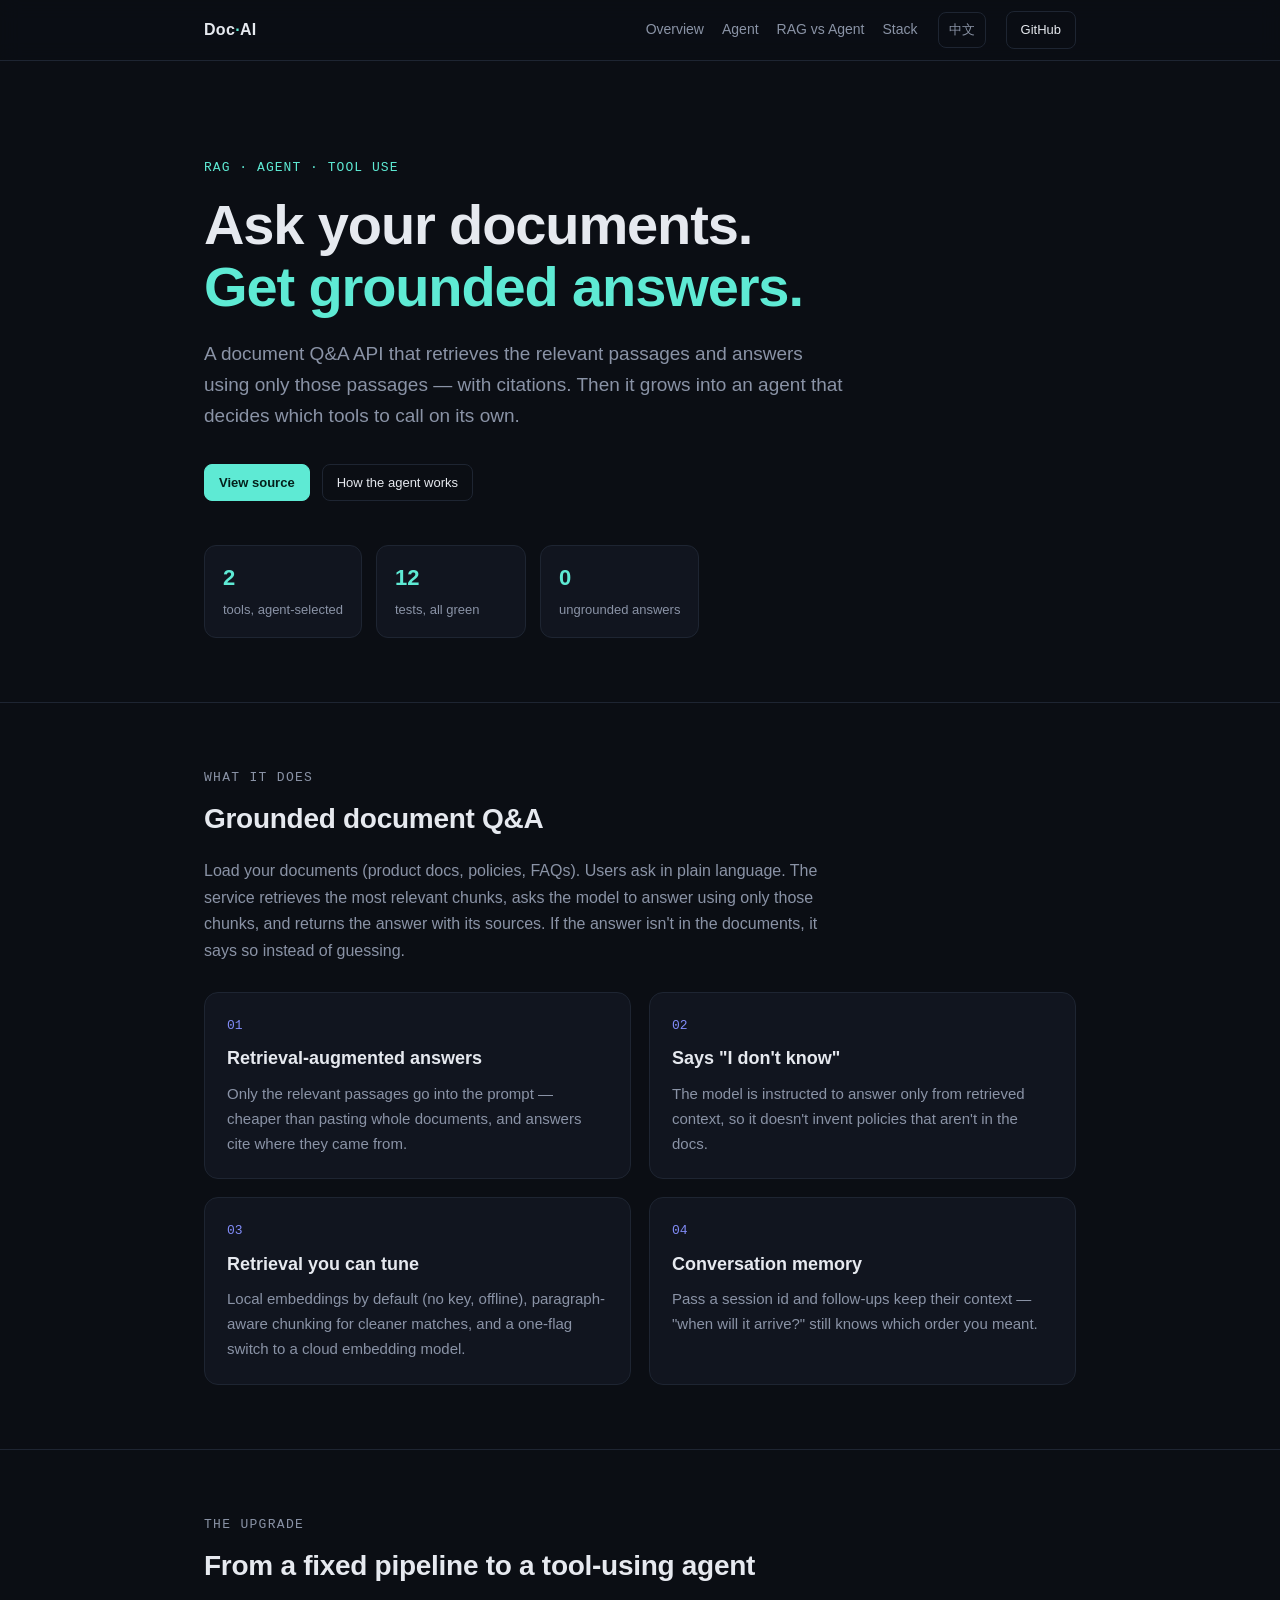
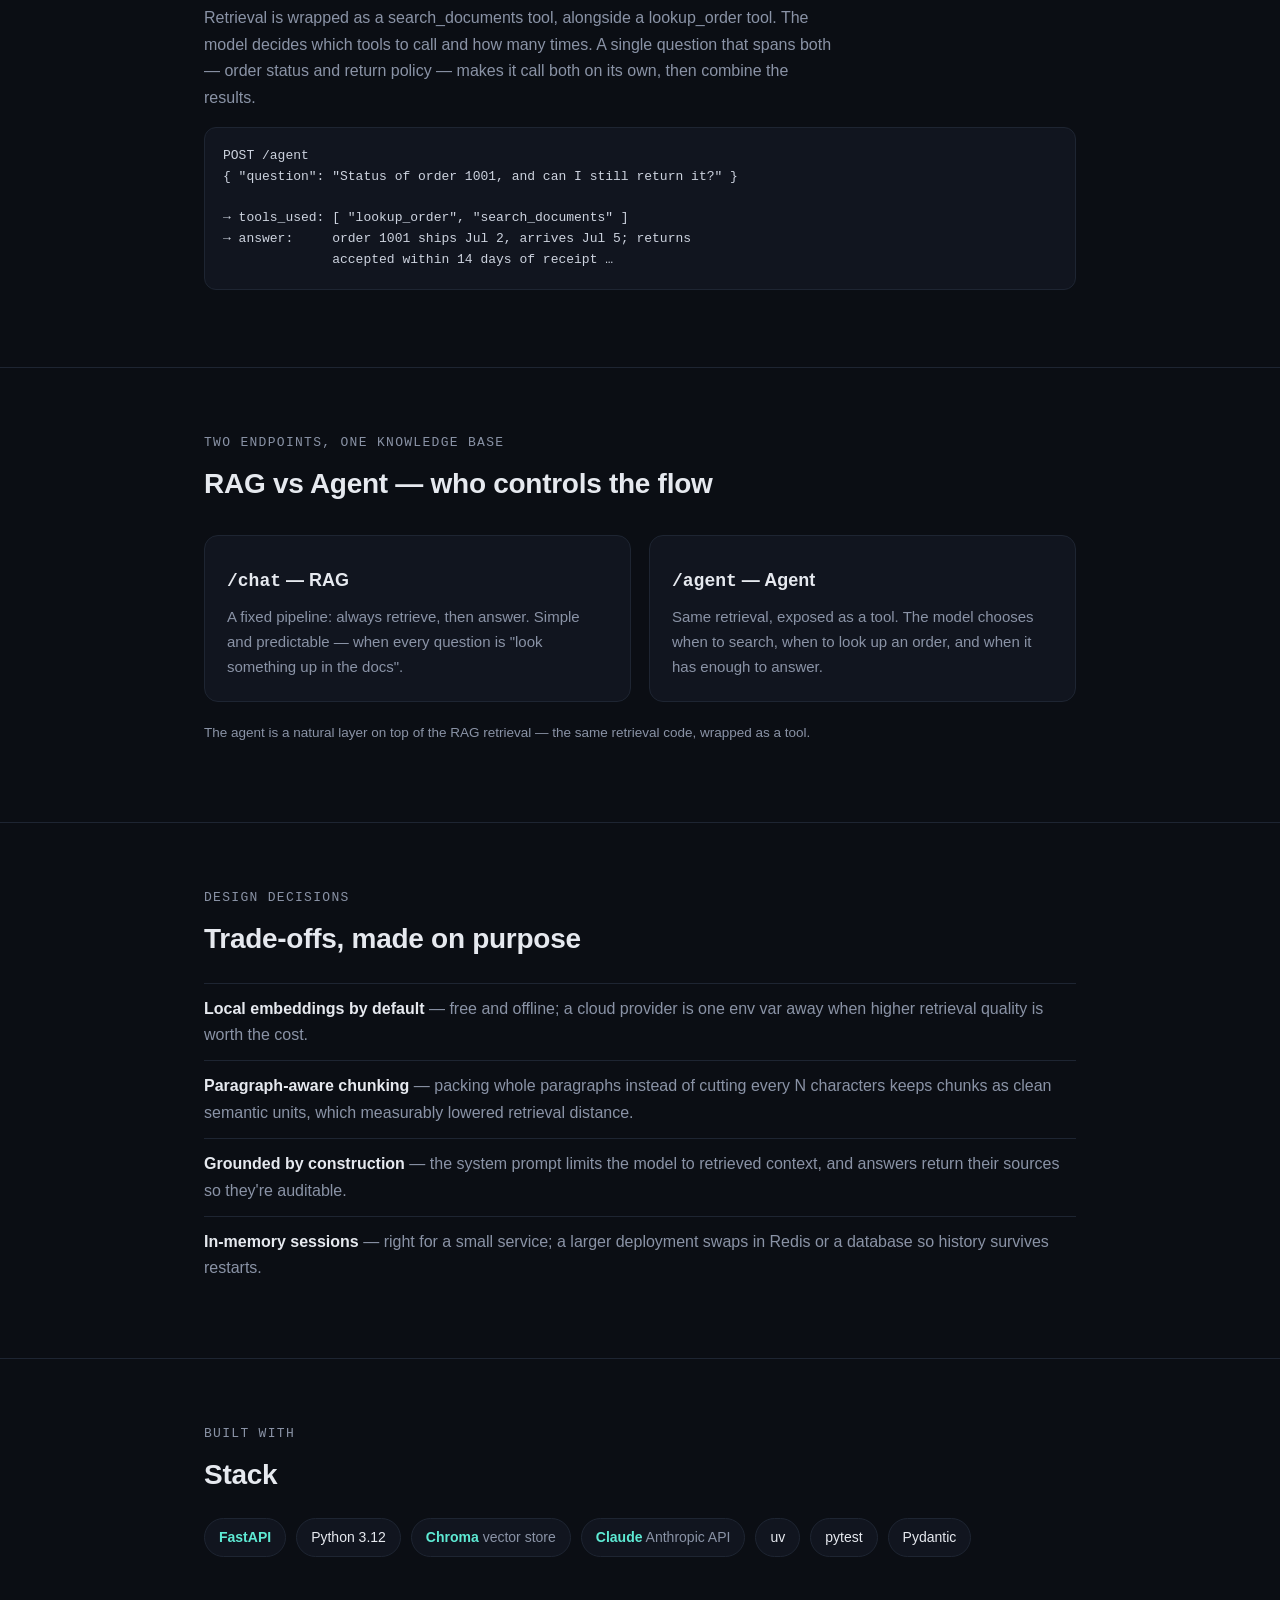
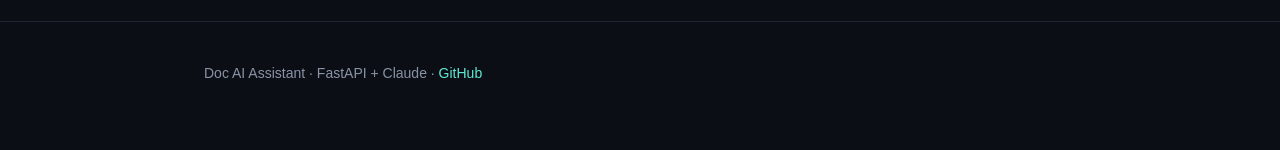
==== docs/index.html @ 0a19698b "docs: add zh-TW README and a product landing page Add a Traditional Chinese README (README.zh-TW.md)" ====
<!doctype html>
<html lang="en" data-lang="en">
<head>
<meta charset="utf-8">
<meta name="viewport" content="width=device-width, initial-scale=1">
<title>Doc AI Assistant</title>
<meta name="description" content="A RAG document Q&A API that grows into a tool-using agent. Grounded answers with citations, built on FastAPI and Claude.">
<link rel="icon" href="data:image/svg+xml,<svg xmlns='http://www.w3.org/2000/svg' viewBox='0 0 100 100'><text y='.9em' font-size='90'>📄</text></svg>">
<style>
  :root{
    --bg:#0b0e14; --panel:#11151f; --line:#1e2532; --text:#e6e9ef;
    --muted:#8a93a6; --accent:#5eead4; --accent2:#818cf8; --mono:ui-monospace,SFMono-Regular,Menlo,monospace;
  }
  *{box-sizing:border-box}
  html{scroll-behavior:smooth}
  body{margin:0;background:var(--bg);color:var(--text);
    font-family:-apple-system,BlinkMacSystemFont,"Segoe UI",Roboto,"Noto Sans TC",sans-serif;
    line-height:1.65;-webkit-font-smoothing:antialiased}
  a{color:inherit;text-decoration:none}
  .wrap{max-width:920px;margin:0 auto;padding:0 24px}
  /* nav */
  nav{position:sticky;top:0;z-index:10;backdrop-filter:blur(10px);
    background:rgba(11,14,20,.8);border-bottom:1px solid var(--line)}
  .nav{display:flex;align-items:center;gap:20px;height:60px}
  .brand{font-weight:700;letter-spacing:.02em}
  .brand span{color:var(--accent)}
  .nav .links{display:flex;gap:18px;margin-left:auto;font-size:14px;color:var(--muted)}
  .nav .links a:hover{color:var(--text)}
  .btn{border:1px solid var(--line);padding:7px 14px;border-radius:8px;font-size:13px;color:var(--text)}
  .btn:hover{border-color:var(--accent)}
  .btn.primary{background:var(--accent);color:#04211c;border-color:var(--accent);font-weight:600}
  .langtoggle{cursor:pointer;font-size:13px;color:var(--muted);border:1px solid var(--line);
    padding:6px 10px;border-radius:8px}
  .langtoggle:hover{color:var(--text)}
  @media(max-width:760px){.nav .links{display:none}}
  /* hero */
  header{padding:96px 0 64px;border-bottom:1px solid var(--line)}
  .kicker{font-family:var(--mono);font-size:13px;color:var(--accent);letter-spacing:.08em;text-transform:uppercase}
  h1{font-size:clamp(34px,6vw,56px);line-height:1.1;margin:16px 0 20px;letter-spacing:-.02em}
  h1 em{font-style:normal;color:var(--accent)}
  .lede{font-size:19px;color:var(--muted);max-width:640px}
  .cta{display:flex;gap:12px;margin-top:32px;flex-wrap:wrap}
  .metrics{display:flex;gap:14px;margin-top:44px;flex-wrap:wrap}
  .metric{border:1px solid var(--line);background:var(--panel);border-radius:12px;padding:14px 18px;min-width:150px}
  .metric b{display:block;font-size:22px;color:var(--accent)}
  .metric span{font-size:13px;color:var(--muted)}
  /* sections */
  section{padding:64px 0;border-bottom:1px solid var(--line)}
  .sec-h{font-family:var(--mono);font-size:13px;color:var(--muted);letter-spacing:.1em;text-transform:uppercase;margin-bottom:8px}
  h2{font-size:28px;margin:0 0 14px;letter-spacing:-.01em}
  .grid{display:grid;grid-template-columns:1fr 1fr;gap:18px;margin-top:28px}
  @media(max-width:760px){.grid{grid-template-columns:1fr}}
  .card{border:1px solid var(--line);background:var(--panel);border-radius:14px;padding:22px}
  .card .n{font-family:var(--mono);color:var(--accent2);font-size:13px}
  .card h3{margin:8px 0 8px;font-size:18px}
  .card p{margin:0;color:var(--muted);font-size:15px}
  code,pre{font-family:var(--mono)}
  pre{background:var(--panel);border:1px solid var(--line);border-radius:12px;padding:18px;
    overflow-x:auto;font-size:13px;color:#cdd3df;line-height:1.6}
  .flow{color:var(--muted);font-size:13.5px}
  .stack{display:flex;flex-wrap:wrap;gap:10px;margin-top:20px}
  .chip{border:1px solid var(--line);background:var(--panel);border-radius:999px;padding:7px 14px;font-size:14px}
  .chip b{color:var(--accent)}
  ul.clean{list-style:none;padding:0;margin:20px 0 0}
  ul.clean li{padding:12px 0;border-top:1px solid var(--line);color:var(--muted)}
  ul.clean li b{color:var(--text)}
  footer{padding:40px 0 64px;color:var(--muted);font-size:14px}
  .hide{display:none!important}
</style>
</head>
<body>
<nav><div class="wrap nav">
  <div class="brand">Doc<span>·</span>AI</div>
  <div class="links">
    <a href="#overview" data-en="Overview" data-zh="總覽"></a>
    <a href="#agent" data-en="Agent" data-zh="Agent"></a>
    <a href="#rag" data-en="RAG vs Agent" data-zh="RAG vs Agent"></a>
    <a href="#stack" data-en="Stack" data-zh="技術"></a>
  </div>
  <span class="langtoggle" id="langBtn">中文</span>
  <a class="btn" id="ghBtn" href="https://github.com/srichsun/doc-ai-assistant" target="_blank" rel="noopener">GitHub</a>
</div></nav>

<header><div class="wrap">
  <div class="kicker" data-en="RAG · Agent · Tool use" data-zh="RAG · Agent · 工具呼叫"></div>
  <h1 data-en="Ask your documents.<br><em>Get grounded answers.</em>" data-zh="問你的文件，<br><em>得到有根據的答案。</em>"></h1>
  <p class="lede" data-en="A document Q&amp;A API that retrieves the relevant passages and answers using only those passages — with citations. Then it grows into an agent that decides which tools to call on its own." data-zh="一個文件問答 API：檢索相關段落、只根據這些段落回答，並附上來源。接著它升級成一個能自己決定呼叫哪些工具的 agent。"></p>
  <div class="cta">
    <a class="btn primary" href="https://github.com/srichsun/doc-ai-assistant" target="_blank" rel="noopener" data-en="View source" data-zh="看原始碼"></a>
    <a class="btn" href="#agent" data-en="How the agent works" data-zh="Agent 怎麼運作"></a>
  </div>
  <div class="metrics">
    <div class="metric"><b>2</b><span data-en="tools, agent-selected" data-zh="工具，agent 自選"></span></div>
    <div class="metric"><b>12</b><span data-en="tests, all green" data-zh="測試，全過"></span></div>
    <div class="metric"><b>0</b><span data-en="ungrounded answers" data-zh="無根據的答案"></span></div>
  </div>
</div></header>

<section id="overview"><div class="wrap">
  <div class="sec-h" data-en="What it does" data-zh="它在做什麼"></div>
  <h2 data-en="Grounded document Q&amp;A" data-zh="有根據的文件問答"></h2>
  <p class="lede" style="font-size:16px" data-en="Load your documents (product docs, policies, FAQs). Users ask in plain language. The service retrieves the most relevant chunks, asks the model to answer using only those chunks, and returns the answer with its sources. If the answer isn't in the documents, it says so instead of guessing." data-zh="載入你的文件（產品說明、政策、FAQ）。使用者用自然語言提問。服務檢索最相關的片段，請模型只根據這些片段回答，並回傳答案與來源。文件裡沒有答案時，它會直接說不知道，而不是亂猜。"></p>
  <div class="grid">
    <div class="card"><div class="n">01</div>
      <h3 data-en="Retrieval-augmented answers" data-zh="檢索增強的回答"></h3>
      <p data-en="Only the relevant passages go into the prompt — cheaper than pasting whole documents, and answers cite where they came from." data-zh="只有相關段落進 prompt —— 比塞整份文件省，而且答案會標出來源。"></p></div>
    <div class="card"><div class="n">02</div>
      <h3 data-en="Says &quot;I don't know&quot;" data-zh="會說「不知道」"></h3>
      <p data-en="The model is instructed to answer only from retrieved context, so it doesn't invent policies that aren't in the docs." data-zh="模型被要求只根據檢索到的內容回答，不會亂編文件裡沒有的政策。"></p></div>
    <div class="card"><div class="n">03</div>
      <h3 data-en="Retrieval you can tune" data-zh="可調的檢索"></h3>
      <p data-en="Local embeddings by default (no key, offline), paragraph-aware chunking for cleaner matches, and a one-flag switch to a cloud embedding model." data-zh="預設本地 embedding（免 key、離線）、段落感知切塊讓比對更乾淨，一個設定就能切到雲端 embedding 模型。"></p></div>
    <div class="card"><div class="n">04</div>
      <h3 data-en="Conversation memory" data-zh="對話記憶"></h3>
      <p data-en="Pass a session id and follow-ups keep their context — &quot;when will it arrive?&quot; still knows which order you meant." data-zh="帶上 session id，追問就能延續上下文 —— 「它幾號到？」還記得你指的是哪張訂單。"></p></div>
  </div>
</div></section>

<section id="agent"><div class="wrap">
  <div class="sec-h" data-en="The upgrade" data-zh="升級"></div>
  <h2 data-en="From a fixed pipeline to a tool-using agent" data-zh="從固定流程到會用工具的 agent"></h2>
  <p class="lede" style="font-size:16px" data-en="Retrieval is wrapped as a search_documents tool, alongside a lookup_order tool. The model decides which tools to call and how many times. A single question that spans both — order status and return policy — makes it call both on its own, then combine the results." data-zh="檢索被包成一個 search_documents 工具，旁邊還有一個 lookup_order 工具。模型自己決定要呼叫哪些工具、呼叫幾次。一個橫跨兩者的問題 —— 訂單狀態 + 退貨政策 —— 會讓它自己同時呼叫兩個，再把結果整合起來。"></p>
<pre data-en="POST /agent
{ &quot;question&quot;: &quot;Status of order 1001, and can I still return it?&quot; }

→ tools_used: [ &quot;lookup_order&quot;, &quot;search_documents&quot; ]
→ answer:     order 1001 ships Jul 2, arrives Jul 5; returns
              accepted within 14 days of receipt …" data-zh="POST /agent
{ &quot;question&quot;: &quot;訂單 1001 的狀態，還能退嗎？&quot; }

→ tools_used: [ &quot;lookup_order&quot;, &quot;search_documents&quot; ]
→ answer:     訂單 1001 七月二號出貨、五號到；收到後
              14 天內可退 …"></pre>
</div></section>

<section id="rag"><div class="wrap">
  <div class="sec-h" data-en="Two endpoints, one knowledge base" data-zh="兩個 endpoint，同一個知識庫"></div>
  <h2 data-en="RAG vs Agent — who controls the flow" data-zh="RAG vs Agent —— 誰掌控流程"></h2>
  <div class="grid">
    <div class="card">
      <h3><code>/chat</code> — RAG</h3>
      <p data-en="A fixed pipeline: always retrieve, then answer. Simple and predictable — when every question is &quot;look something up in the docs&quot;." data-zh="固定流程：一定先檢索，再回答。簡單、可預測 —— 當每個問題都是「去文件裡查一件事」時。"></p></div>
    <div class="card">
      <h3><code>/agent</code> — Agent</h3>
      <p data-en="Same retrieval, exposed as a tool. The model chooses when to search, when to look up an order, and when it has enough to answer." data-zh="同一份檢索，包成工具。模型自己決定何時搜尋、何時查訂單、何時資訊夠了可以回答。"></p></div>
  </div>
  <p class="flow" style="margin-top:20px" data-en="The agent is a natural layer on top of the RAG retrieval — the same retrieval code, wrapped as a tool." data-zh="Agent 是 RAG 檢索之上很自然的一層 —— 同一份檢索 code，包成工具而已。"></p>
</div></section>

<section id="decisions"><div class="wrap">
  <div class="sec-h" data-en="Design decisions" data-zh="設計決策"></div>
  <h2 data-en="Trade-offs, made on purpose" data-zh="刻意做的取捨"></h2>
  <ul class="clean">
    <li data-en="<b>Local embeddings by default</b> — free and offline; a cloud provider is one env var away when higher retrieval quality is worth the cost." data-zh="<b>預設本地 embedding</b> —— 免費、離線；需要更高檢索品質時，切到雲端 provider 只差一個環境變數。"></li>
    <li data-en="<b>Paragraph-aware chunking</b> — packing whole paragraphs instead of cutting every N characters keeps chunks as clean semantic units, which measurably lowered retrieval distance." data-zh="<b>段落感知切塊</b> —— 打包整段而非每 N 字硬切，讓每個 chunk 是乾淨的語意單位，明顯降低了檢索距離。"></li>
    <li data-en="<b>Grounded by construction</b> — the system prompt limits the model to retrieved context, and answers return their sources so they're auditable." data-zh="<b>設計上就有根據</b> —— system prompt 把模型限制在檢索到的內容，答案回傳來源、可稽核。"></li>
    <li data-en="<b>In-memory sessions</b> — right for a small service; a larger deployment swaps in Redis or a database so history survives restarts." data-zh="<b>In-memory sessions</b> —— 對小服務剛好；更大的部署換成 Redis 或資料庫，讓歷史在重啟後保留。"></li>
  </ul>
</div></section>

<section id="stack"><div class="wrap">
  <div class="sec-h" data-en="Built with" data-zh="使用技術"></div>
  <h2 data-en="Stack" data-zh="技術棧"></h2>
  <div class="stack">
    <div class="chip"><b>FastAPI</b></div>
    <div class="chip">Python 3.12</div>
    <div class="chip"><b>Chroma</b> <span style="color:var(--muted)">vector store</span></div>
    <div class="chip"><b>Claude</b> <span style="color:var(--muted)">Anthropic API</span></div>
    <div class="chip">uv</div>
    <div class="chip">pytest</div>
    <div class="chip">Pydantic</div>
  </div>
</div></section>

<footer><div class="wrap">
  <span data-en="Doc AI Assistant · FastAPI + Claude · " data-zh="Doc AI Assistant · FastAPI + Claude · "></span>
  <a href="https://github.com/srichsun/doc-ai-assistant" target="_blank" rel="noopener" style="color:var(--accent)">GitHub</a>
</div></footer>

<script>
(function(){
  var lang = "en";
  var els = document.querySelectorAll("[data-en]");
  function apply(){
    document.documentElement.setAttribute("data-lang", lang);
    document.documentElement.lang = (lang==="zh")?"zh-Hant":"en";
    els.forEach(function(el){ el.innerHTML = el.getAttribute("data-"+lang); });
    document.getElementById("langBtn").textContent = (lang==="en") ? "中文" : "English";
  }
  document.getElementById("langBtn").addEventListener("click", function(){
    lang = (lang==="en") ? "zh" : "en"; apply();
  });
  apply();
})();
</script>
</body>
</html>
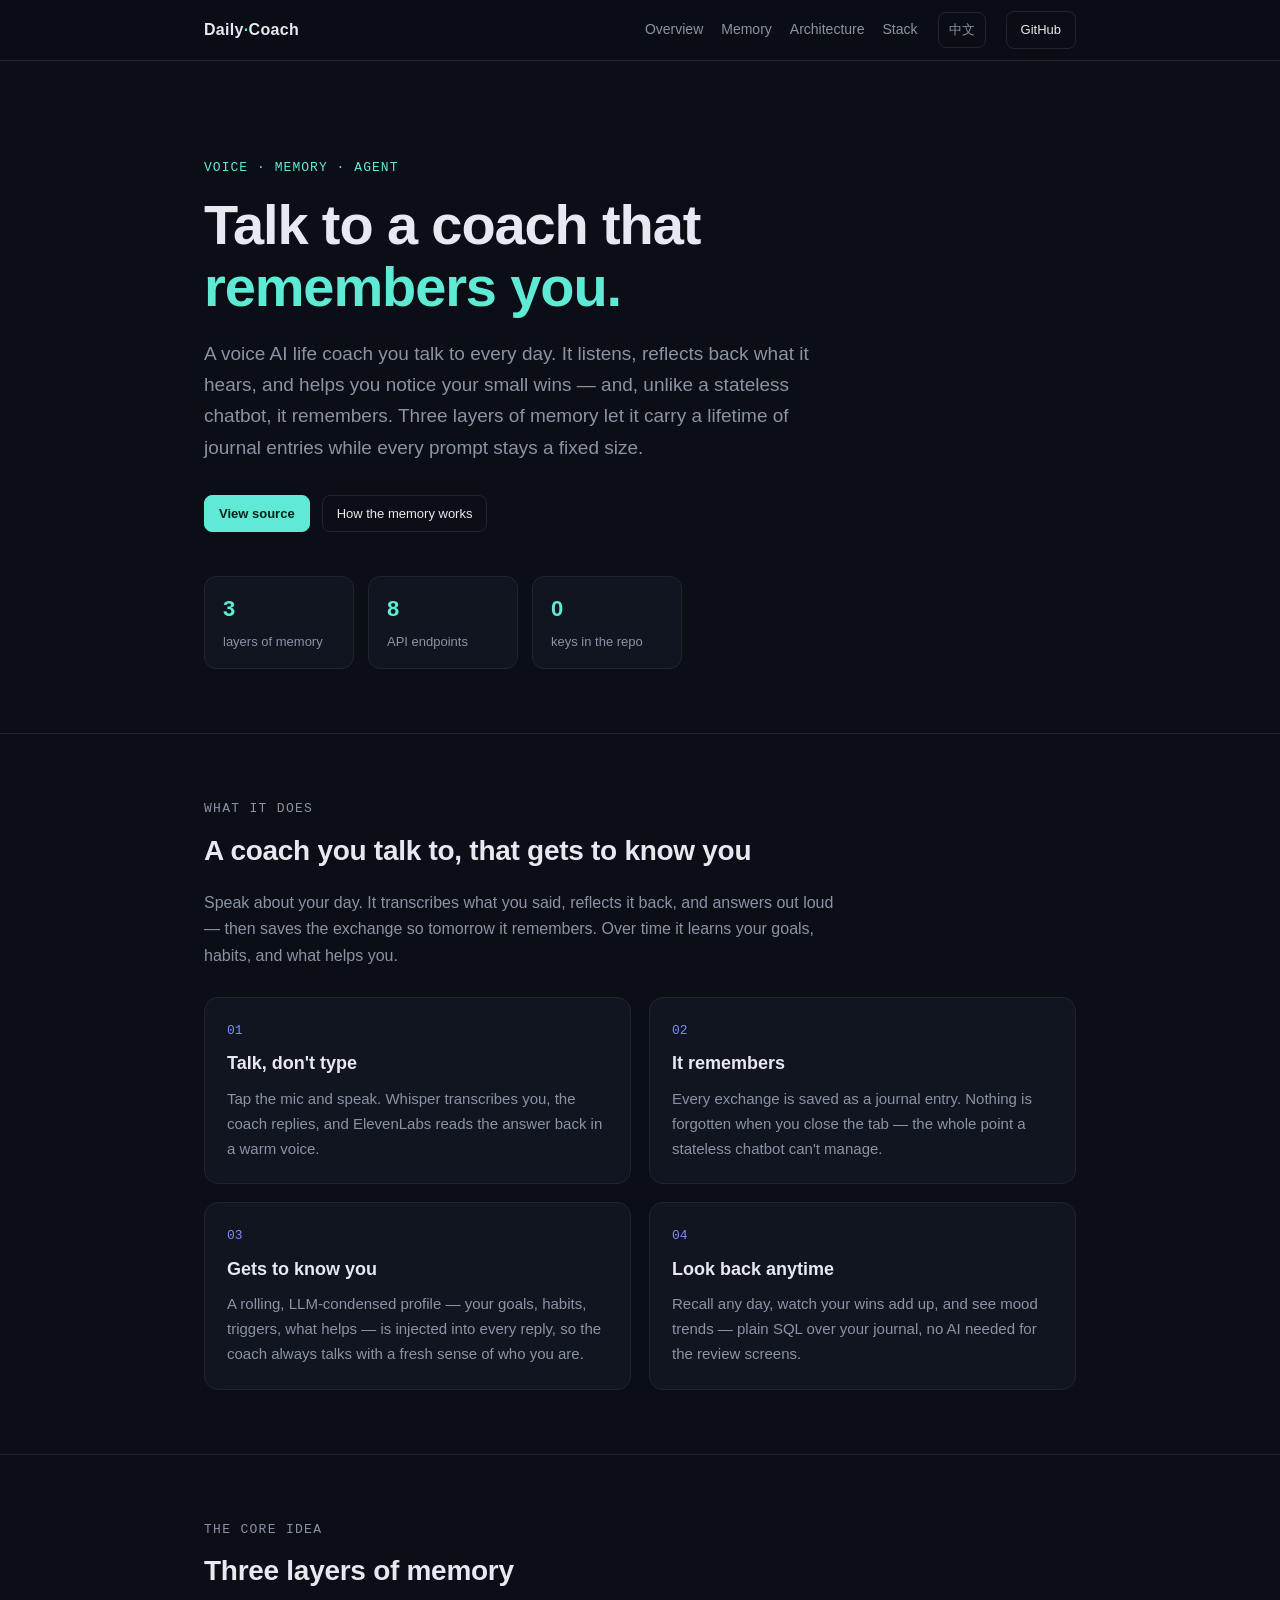
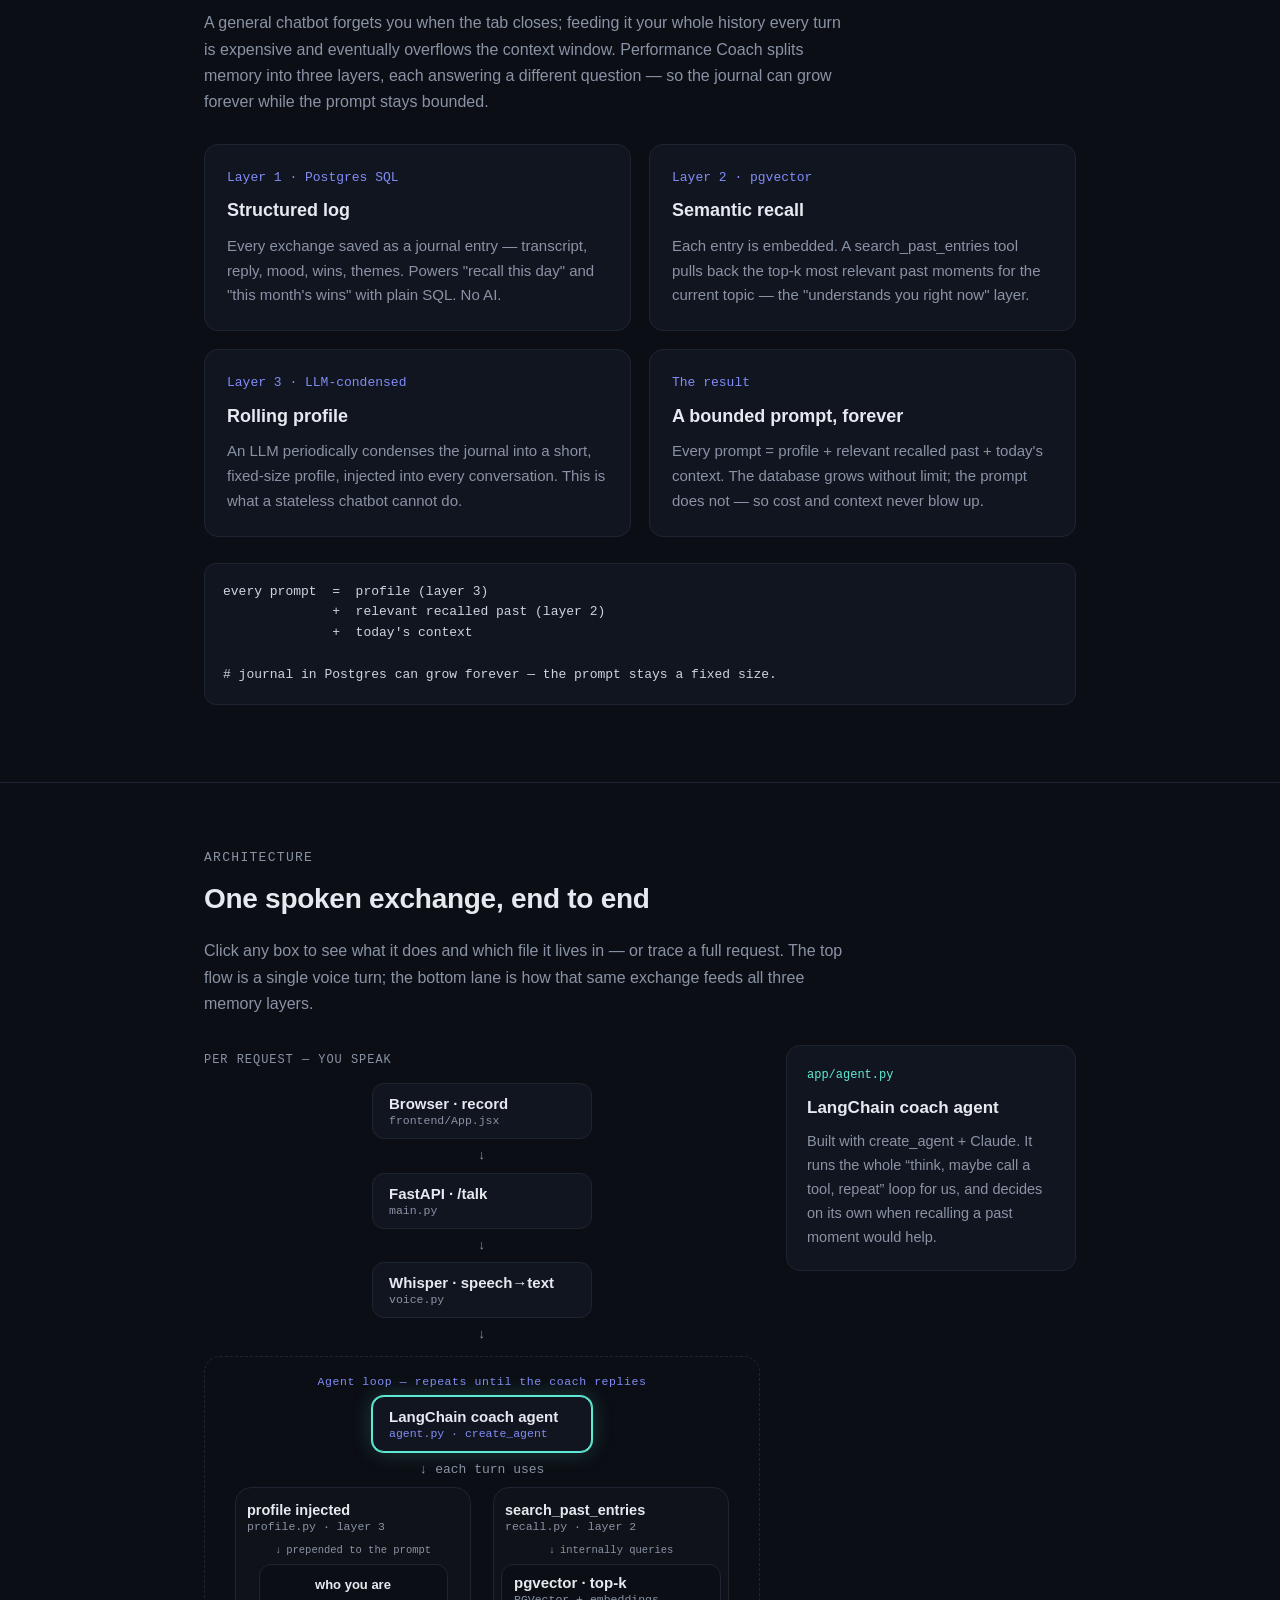
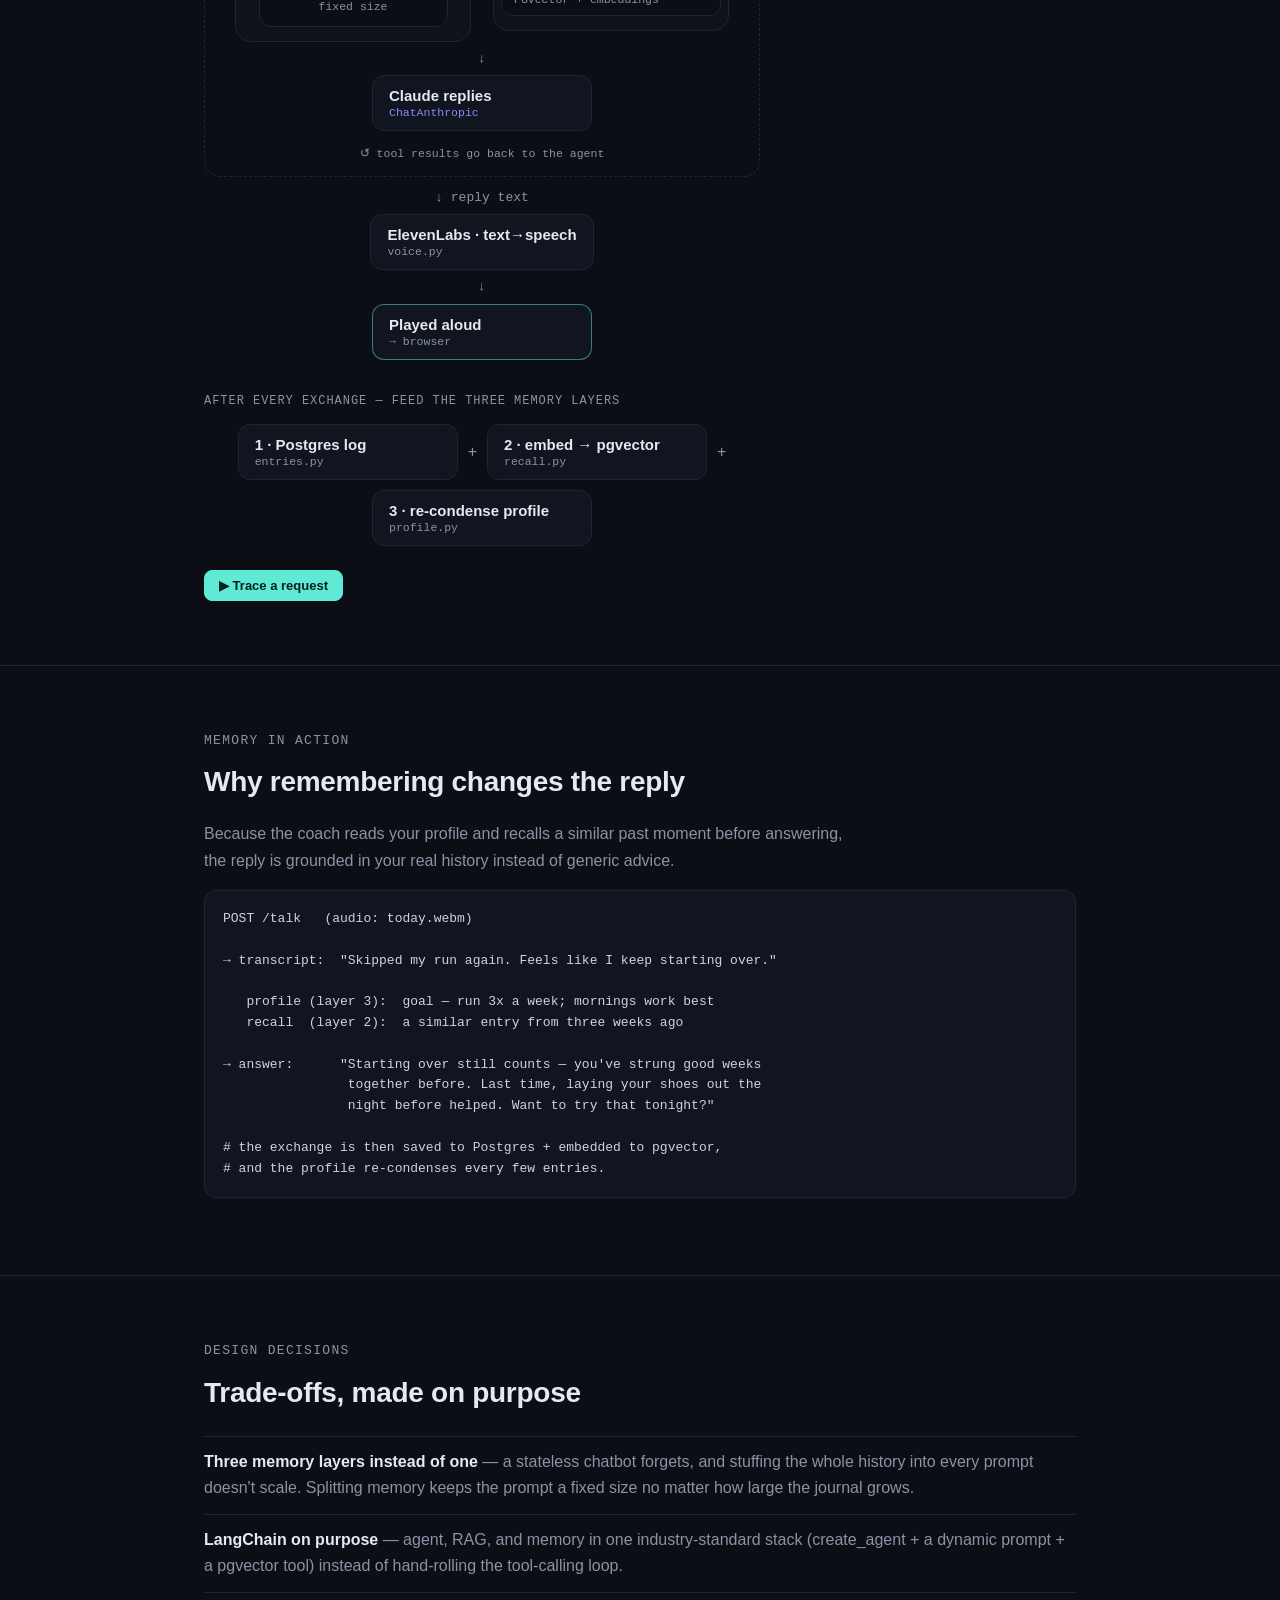
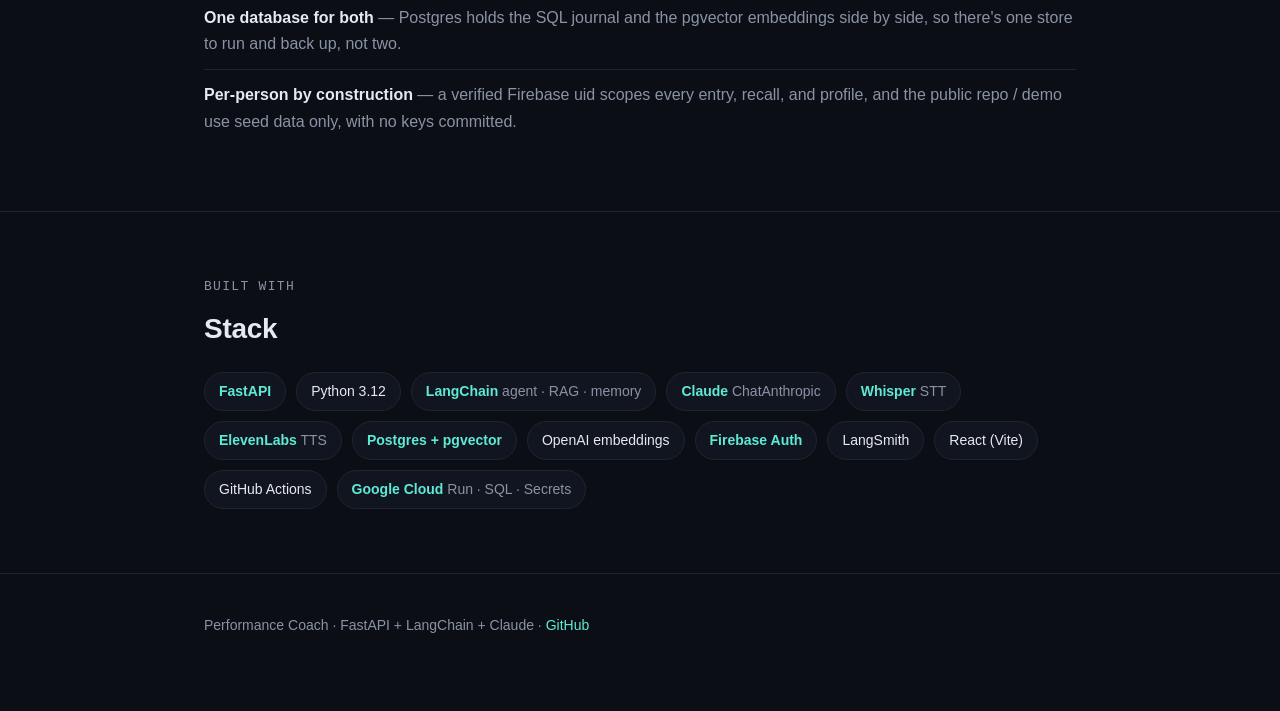
==== commit bbcaa79d: "chore: rename project to Performance Coach - README, landing page, app title, frontend UI - LangSmit" ====
--- a/docs/index.html
+++ b/docs/index.html
@@ -3,9 +3,9 @@
 <head>
 <meta charset="utf-8">
 <meta name="viewport" content="width=device-width, initial-scale=1">
-<title>Doc AI Assistant</title>
-<meta name="description" content="A RAG document Q&A API that grows into a tool-using agent. Grounded answers with citations, built on FastAPI and Claude.">
-<link rel="icon" href="data:image/svg+xml,<svg xmlns='http://www.w3.org/2000/svg' viewBox='0 0 100 100'><text y='.9em' font-size='90'>📄</text></svg>">
+<title>Performance Coach</title>
+<meta name="description" content="A voice AI life coach with three layers of memory — it listens, remembers, and gets to know you over time. Built on FastAPI, LangChain, and Claude.">
+<link rel="icon" href="data:image/svg+xml,<svg xmlns='http://www.w3.org/2000/svg' viewBox='0 0 100 100'><text y='.9em' font-size='90'>🌱</text></svg>">
 <style>
   :root{
     --bg:#0b0e14; --panel:#11151f; --line:#1e2532; --text:#e6e9ef;
@@ -65,16 +65,58 @@
   ul.clean li{padding:12px 0;border-top:1px solid var(--line);color:var(--muted)}
   ul.clean li b{color:var(--text)}
   footer{padding:40px 0 64px;color:var(--muted);font-size:14px}
+  /* architecture diagram */
+  .archwrap{display:grid;grid-template-columns:1fr 290px;gap:26px;margin-top:28px}
+  @media(max-width:760px){.archwrap{grid-template-columns:1fr}}
+  .diagram{display:flex;flex-direction:column;align-items:center;gap:6px}
+  .lane-h{font-family:var(--mono);font-size:12px;letter-spacing:.08em;text-transform:uppercase;
+    color:var(--muted);align-self:flex-start;margin:6px 0}
+  .node{appearance:none;font-family:inherit;text-align:center;cursor:pointer;color:var(--text);
+    background:var(--panel);border:1px solid var(--line);border-radius:12px;padding:11px 16px;
+    min-width:220px;display:flex;flex-direction:column;gap:2px;
+    transition:border-color .2s,box-shadow .2s,transform .1s}
+  .node b{font-size:15px}
+  .node small{font-family:var(--mono);font-size:11.5px;color:var(--muted)}
+  .node:hover{border-color:var(--accent)}
+  .node.active{border-color:var(--accent);box-shadow:0 0 0 1px var(--accent),0 0 22px rgba(94,234,212,.22);transform:translateY(-1px)}
+  .node.hot small{color:var(--accent2)}
+  .node.done{border-color:rgba(94,234,212,.5)}
+  .node.ghost{min-width:0;padding:8px 12px;background:transparent;cursor:default}
+  .node.ghost b{font-size:13px;font-weight:600}
+  .v{color:var(--muted);font-size:13px;font-family:var(--mono)}
+  .arr{color:var(--muted)}
+  .row3{display:flex;gap:10px;align-items:center;flex-wrap:wrap;justify-content:center}
+  .row2{display:flex;gap:22px;flex-wrap:wrap;justify-content:center;align-items:flex-start}
+  .branch{display:flex;flex-direction:column;align-items:center;gap:6px}
+  /* nested "shell wraps internals" box: a tool's outer interface containing
+     what it actually does inside — one box inside another, not two peers */
+  .toolbox{width:236px;border:1.5px solid var(--line);border-radius:16px;
+    padding:12px 12px 14px;display:flex;flex-direction:column;align-items:center;gap:2px;
+    background:rgba(255,255,255,.014)}
+  .toolbox .outer{width:100%;border:none;background:transparent;padding:2px 4px 6px;text-align:center}
+  .toolbox .outer b{font-size:14.5px}
+  .toolbox .connector{display:flex;align-items:center;gap:5px;font-family:var(--mono);
+    font-size:10.5px;color:var(--muted);margin:1px 0 3px}
+  .toolbox .inner{width:90%;padding:9px 12px;background:var(--bg)}
+  .loopbox{border:1px dashed var(--line);border-radius:16px;padding:16px 16px 12px;margin:4px 0;width:100%;
+    max-width:560px;display:flex;flex-direction:column;align-items:center;gap:6px}
+  .looplabel{font-family:var(--mono);font-size:11.5px;letter-spacing:.05em;color:var(--accent2)}
+  .loopback{font-family:var(--mono);font-size:11.5px;color:var(--muted);margin-top:8px}
+  .detail{border:1px solid var(--line);background:var(--panel);border-radius:14px;padding:20px;
+    align-self:start;position:sticky;top:76px}
+  .detail .dt-file{font-family:var(--mono);font-size:12px;color:var(--accent);margin-bottom:8px;word-break:break-all}
+  .detail h3{margin:0 0 8px;font-size:17px}
+  .detail p{margin:0;color:var(--muted);font-size:14.5px}
   .hide{display:none!important}
 </style>
 </head>
 <body>
 <nav><div class="wrap nav">
-  <div class="brand">Doc<span>·</span>AI</div>
+  <div class="brand">Daily<span>·</span>Coach</div>
   <div class="links">
     <a href="#overview" data-en="Overview" data-zh="總覽"></a>
-    <a href="#agent" data-en="Agent" data-zh="Agent"></a>
-    <a href="#rag" data-en="RAG vs Agent" data-zh="RAG vs Agent"></a>
+    <a href="#memory" data-en="Memory" data-zh="記憶"></a>
+    <a href="#architecture" data-en="Architecture" data-zh="架構"></a>
     <a href="#stack" data-en="Stack" data-zh="技術"></a>
   </div>
   <span class="langtoggle" id="langBtn">中文</span>
@@ -82,79 +124,173 @@
 </div></nav>
 
 <header><div class="wrap">
-  <div class="kicker" data-en="RAG · Agent · Tool use" data-zh="RAG · Agent · 工具呼叫"></div>
-  <h1 data-en="Ask your documents.<br><em>Get grounded answers.</em>" data-zh="問你的文件，<br><em>得到有根據的答案。</em>"></h1>
-  <p class="lede" data-en="A document Q&amp;A API that retrieves the relevant passages and answers using only those passages — with citations. Then it grows into an agent that decides which tools to call on its own." data-zh="一個文件問答 API：檢索相關段落、只根據這些段落回答，並附上來源。接著它升級成一個能自己決定呼叫哪些工具的 agent。"></p>
+  <div class="kicker" data-en="Voice · Memory · Agent" data-zh="語音 · 記憶 · Agent"></div>
+  <h1 data-en="Talk to a coach that<br><em>remembers you.</em>" data-zh="跟一個<br><em>記得你的教練</em>聊聊。"></h1>
+  <p class="lede" data-en="A voice AI life coach you talk to every day. It listens, reflects back what it hears, and helps you notice your small wins — and, unlike a stateless chatbot, it remembers. Three layers of memory let it carry a lifetime of journal entries while every prompt stays a fixed size." data-zh="一個你每天用講的來聊的語音 AI 人生教練。它聽、把聽到的重點反映回來、幫你注意到小小的成就 —— 而且跟無狀態聊天機器人不一樣，它會記得。三層記憶讓它扛著一輩子的日誌，卻讓每次 prompt 維持固定大小。"></p>
   <div class="cta">
     <a class="btn primary" href="https://github.com/srichsun/doc-ai-assistant" target="_blank" rel="noopener" data-en="View source" data-zh="看原始碼"></a>
-    <a class="btn" href="#agent" data-en="How the agent works" data-zh="Agent 怎麼運作"></a>
+    <a class="btn" href="#memory" data-en="How the memory works" data-zh="記憶怎麼運作"></a>
   </div>
   <div class="metrics">
-    <div class="metric"><b>2</b><span data-en="tools, agent-selected" data-zh="工具，agent 自選"></span></div>
-    <div class="metric"><b>12</b><span data-en="tests, all green" data-zh="測試，全過"></span></div>
-    <div class="metric"><b>0</b><span data-en="ungrounded answers" data-zh="無根據的答案"></span></div>
+    <div class="metric"><b>3</b><span data-en="layers of memory" data-zh="層記憶"></span></div>
+    <div class="metric"><b>8</b><span data-en="API endpoints" data-zh="API endpoint"></span></div>
+    <div class="metric"><b>0</b><span data-en="keys in the repo" data-zh="key 進 repo"></span></div>
   </div>
 </div></header>
 
 <section id="overview"><div class="wrap">
   <div class="sec-h" data-en="What it does" data-zh="它在做什麼"></div>
-  <h2 data-en="Grounded document Q&amp;A" data-zh="有根據的文件問答"></h2>
-  <p class="lede" style="font-size:16px" data-en="Load your documents (product docs, policies, FAQs). Users ask in plain language. The service retrieves the most relevant chunks, asks the model to answer using only those chunks, and returns the answer with its sources. If the answer isn't in the documents, it says so instead of guessing." data-zh="載入你的文件（產品說明、政策、FAQ）。使用者用自然語言提問。服務檢索最相關的片段，請模型只根據這些片段回答，並回傳答案與來源。文件裡沒有答案時，它會直接說不知道，而不是亂猜。"></p>
+  <h2 data-en="A coach you talk to, that gets to know you" data-zh="一個你用講的、而且會越來越懂你的教練"></h2>
+  <p class="lede" style="font-size:16px" data-en="Speak about your day. It transcribes what you said, reflects it back, and answers out loud — then saves the exchange so tomorrow it remembers. Over time it learns your goals, habits, and what helps you." data-zh="用講的聊聊你的一天。它把你說的轉成文字、反映回來、再用聲音回答 —— 然後把這次對話存下來，明天就記得。久了它會學到你的目標、習慣，還有什麼對你有用。"></p>
   <div class="grid">
     <div class="card"><div class="n">01</div>
-      <h3 data-en="Retrieval-augmented answers" data-zh="檢索增強的回答"></h3>
-      <p data-en="Only the relevant passages go into the prompt — cheaper than pasting whole documents, and answers cite where they came from." data-zh="只有相關段落進 prompt —— 比塞整份文件省，而且答案會標出來源。"></p></div>
+      <h3 data-en="Talk, don't type" data-zh="用講的，不用打字"></h3>
+      <p data-en="Tap the mic and speak. Whisper transcribes you, the coach replies, and ElevenLabs reads the answer back in a warm voice." data-zh="點麥克風開口說。Whisper 幫你轉錄，教練回覆，ElevenLabs 再用溫暖的嗓音把答案唸回來。"></p></div>
     <div class="card"><div class="n">02</div>
-      <h3 data-en="Says &quot;I don't know&quot;" data-zh="會說「不知道」"></h3>
-      <p data-en="The model is instructed to answer only from retrieved context, so it doesn't invent policies that aren't in the docs." data-zh="模型被要求只根據檢索到的內容回答，不會亂編文件裡沒有的政策。"></p></div>
+      <h3 data-en="It remembers" data-zh="它會記得"></h3>
+      <p data-en="Every exchange is saved as a journal entry. Nothing is forgotten when you close the tab — the whole point a stateless chatbot can't manage." data-zh="每次對話都存成一筆日誌。關掉分頁不會被忘記 —— 這正是無狀態聊天機器人做不到的關鍵。"></p></div>
     <div class="card"><div class="n">03</div>
-      <h3 data-en="Retrieval you can tune" data-zh="可調的檢索"></h3>
-      <p data-en="Local embeddings by default (no key, offline), paragraph-aware chunking for cleaner matches, and a one-flag switch to a cloud embedding model." data-zh="預設本地 embedding（免 key、離線）、段落感知切塊讓比對更乾淨，一個設定就能切到雲端 embedding 模型。"></p></div>
+      <h3 data-en="Gets to know you" data-zh="越來越懂你"></h3>
+      <p data-en="A rolling, LLM-condensed profile — your goals, habits, triggers, what helps — is injected into every reply, so the coach always talks with a fresh sense of who you are." data-zh="一份滾動、由 LLM 濃縮的 profile（目標、習慣、地雷、什麼有用）注入每次回覆，讓教練總是帶著對你最新的理解說話。"></p></div>
     <div class="card"><div class="n">04</div>
-      <h3 data-en="Conversation memory" data-zh="對話記憶"></h3>
-      <p data-en="Pass a session id and follow-ups keep their context — &quot;when will it arrive?&quot; still knows which order you meant." data-zh="帶上 session id，追問就能延續上下文 —— 「它幾號到？」還記得你指的是哪張訂單。"></p></div>
-  </div>
-</div></section>
-
-<section id="agent"><div class="wrap">
-  <div class="sec-h" data-en="The upgrade" data-zh="升級"></div>
-  <h2 data-en="From a fixed pipeline to a tool-using agent" data-zh="從固定流程到會用工具的 agent"></h2>
-  <p class="lede" style="font-size:16px" data-en="Retrieval is wrapped as a search_documents tool, alongside a lookup_order tool. The model decides which tools to call and how many times. A single question that spans both — order status and return policy — makes it call both on its own, then combine the results." data-zh="檢索被包成一個 search_documents 工具，旁邊還有一個 lookup_order 工具。模型自己決定要呼叫哪些工具、呼叫幾次。一個橫跨兩者的問題 —— 訂單狀態 + 退貨政策 —— 會讓它自己同時呼叫兩個，再把結果整合起來。"></p>
-<pre data-en="POST /agent
-{ &quot;question&quot;: &quot;Status of order 1001, and can I still return it?&quot; }
-
-→ tools_used: [ &quot;lookup_order&quot;, &quot;search_documents&quot; ]
-→ answer:     order 1001 ships Jul 2, arrives Jul 5; returns
-              accepted within 14 days of receipt …" data-zh="POST /agent
-{ &quot;question&quot;: &quot;訂單 1001 的狀態，還能退嗎？&quot; }
-
-→ tools_used: [ &quot;lookup_order&quot;, &quot;search_documents&quot; ]
-→ answer:     訂單 1001 七月二號出貨、五號到；收到後
-              14 天內可退 …"></pre>
-</div></section>
-
-<section id="rag"><div class="wrap">
-  <div class="sec-h" data-en="Two endpoints, one knowledge base" data-zh="兩個 endpoint，同一個知識庫"></div>
-  <h2 data-en="RAG vs Agent — who controls the flow" data-zh="RAG vs Agent —— 誰掌控流程"></h2>
+      <h3 data-en="Look back anytime" data-zh="隨時回頭看"></h3>
+      <p data-en="Recall any day, watch your wins add up, and see mood trends — plain SQL over your journal, no AI needed for the review screens." data-zh="回顧任何一天、看成就一點一點累積、看心情趨勢 —— 對日誌下純 SQL，回顧畫面完全不需要 AI。"></p></div>
+  </div>
+</div></section>
+
+<section id="memory"><div class="wrap">
+  <div class="sec-h" data-en="The core idea" data-zh="核心概念"></div>
+  <h2 data-en="Three layers of memory" data-zh="三層記憶"></h2>
+  <p class="lede" style="font-size:16px" data-en="A general chatbot forgets you when the tab closes; feeding it your whole history every turn is expensive and eventually overflows the context window. Performance Coach splits memory into three layers, each answering a different question — so the journal can grow forever while the prompt stays bounded." data-zh="一般聊天機器人在你關掉分頁時就把你忘了；每一輪都塞整段歷史又貴、最後還會撐爆 context。Performance Coach 把記憶拆成三層，每層回答不同的問題 —— 所以日誌能無限長，prompt 卻維持有上限。"></p>
   <div class="grid">
-    <div class="card">
-      <h3><code>/chat</code> — RAG</h3>
-      <p data-en="A fixed pipeline: always retrieve, then answer. Simple and predictable — when every question is &quot;look something up in the docs&quot;." data-zh="固定流程：一定先檢索，再回答。簡單、可預測 —— 當每個問題都是「去文件裡查一件事」時。"></p></div>
-    <div class="card">
-      <h3><code>/agent</code> — Agent</h3>
-      <p data-en="Same retrieval, exposed as a tool. The model chooses when to search, when to look up an order, and when it has enough to answer." data-zh="同一份檢索，包成工具。模型自己決定何時搜尋、何時查訂單、何時資訊夠了可以回答。"></p></div>
-  </div>
-  <p class="flow" style="margin-top:20px" data-en="The agent is a natural layer on top of the RAG retrieval — the same retrieval code, wrapped as a tool." data-zh="Agent 是 RAG 檢索之上很自然的一層 —— 同一份檢索 code，包成工具而已。"></p>
+    <div class="card"><div class="n" data-en="Layer 1 · Postgres SQL" data-zh="第 1 層 · Postgres SQL"></div>
+      <h3 data-en="Structured log" data-zh="結構化日誌"></h3>
+      <p data-en="Every exchange saved as a journal entry — transcript, reply, mood, wins, themes. Powers &quot;recall this day&quot; and &quot;this month's wins&quot; with plain SQL. No AI." data-zh="每次對話存成一筆日誌 —— 逐字稿、回覆、心情、成就、主題。用純 SQL 就能做「回顧這天」「這個月的成就」。不用 AI。"></p></div>
+    <div class="card"><div class="n" data-en="Layer 2 · pgvector" data-zh="第 2 層 · pgvector"></div>
+      <h3 data-en="Semantic recall" data-zh="語意回想"></h3>
+      <p data-en="Each entry is embedded. A search_past_entries tool pulls back the top-k most relevant past moments for the current topic — the &quot;understands you right now&quot; layer." data-zh="每筆紀錄都被 embed。search_past_entries 工具依現在的主題拉回最相關的 top-k 個過去片刻 —— 「當下懂你」那一層。"></p></div>
+    <div class="card"><div class="n" data-en="Layer 3 · LLM-condensed" data-zh="第 3 層 · LLM 濃縮"></div>
+      <h3 data-en="Rolling profile" data-zh="滾動 profile"></h3>
+      <p data-en="An LLM periodically condenses the journal into a short, fixed-size profile, injected into every conversation. This is what a stateless chatbot cannot do." data-zh="LLM 定期把日誌濃縮成一份簡短、固定大小的 profile，注入每次對話。這正是無狀態聊天機器人做不到的事。"></p></div>
+    <div class="card"><div class="n" data-en="The result" data-zh="結果"></div>
+      <h3 data-en="A bounded prompt, forever" data-zh="永遠有上限的 prompt"></h3>
+      <p data-en="Every prompt = profile + relevant recalled past + today's context. The database grows without limit; the prompt does not — so cost and context never blow up." data-zh="每次 prompt = profile + 相關的回想 + 今天的脈絡。資料庫無限成長，prompt 不會 —— 所以成本和 context 永遠不會爆。"></p></div>
+  </div>
+<pre style="margin-top:26px" data-en="every prompt  =  profile (layer 3)
+              +  relevant recalled past (layer 2)
+              +  today's context
+
+# journal in Postgres can grow forever — the prompt stays a fixed size." data-zh="每次 prompt  =  profile（第 3 層）
+              +  相關的回想（第 2 層）
+              +  今天的脈絡
+
+# Postgres 裡的日誌可以無限長 —— prompt 維持固定大小。"></pre>
+</div></section>
+
+<section id="architecture"><div class="wrap">
+  <div class="sec-h" data-en="Architecture" data-zh="架構"></div>
+  <h2 data-en="One spoken exchange, end to end" data-zh="一次語音對話，從頭到尾"></h2>
+  <p class="lede" style="font-size:16px" data-en="Click any box to see what it does and which file it lives in — or trace a full request. The top flow is a single voice turn; the bottom lane is how that same exchange feeds all three memory layers." data-zh="點任一方塊看它做什麼、在哪個檔案 —— 或追蹤一次完整請求。上半是一次語音對話；下半是同一次對話怎麼餵養三層記憶。"></p>
+
+  <div class="archwrap">
+    <div class="diagram">
+      <div class="lane-h" data-en="Per request — you speak" data-zh="每次請求 — 你開口說"></div>
+      <button class="node" data-node="browser"><b>Browser · record</b><small>frontend/App.jsx</small></button>
+      <span class="v">↓</span>
+      <button class="node" data-node="api"><b>FastAPI · /talk</b><small>main.py</small></button>
+      <span class="v">↓</span>
+      <button class="node" data-node="whisper"><b>Whisper · speech→text</b><small>voice.py</small></button>
+      <span class="v">↓</span>
+
+      <div class="loopbox">
+        <div class="looplabel" data-en="Agent loop — repeats until the coach replies" data-zh="Agent 迴圈 — 重複到教練回覆為止"></div>
+        <button class="node hot" data-node="agent"><b>LangChain coach agent</b><small>agent.py · create_agent</small></button>
+        <span class="v">↓ <span data-en="each turn uses" data-zh="每一輪用到"></span></span>
+        <div class="row2">
+          <div class="branch">
+            <div class="toolbox">
+              <button class="node outer" data-node="profileinj"><b>profile injected</b><small>profile.py · layer 3</small></button>
+              <div class="connector">↓ <span data-en="prepended to the prompt" data-zh="接到 prompt 前面"></span></div>
+              <div class="node ghost inner"><b data-en="who you are" data-zh="你是誰"></b><small data-en="fixed size" data-zh="固定大小"></small></div>
+            </div>
+          </div>
+          <div class="branch">
+            <div class="toolbox">
+              <button class="node outer" data-node="recall"><b>search_past_entries</b><small>recall.py · layer 2</small></button>
+              <div class="connector">↓ <span data-en="internally queries" data-zh="內部查詢"></span></div>
+              <button class="node inner" data-node="pgv"><b>pgvector · top-k</b><small>PGVector + embeddings</small></button>
+            </div>
+          </div>
+        </div>
+        <span class="v">↓</span>
+        <button class="node hot" data-node="claude"><b>Claude replies</b><small>ChatAnthropic</small></button>
+        <div class="loopback" data-en="↺ tool results go back to the agent" data-zh="↺ 工具結果送回 agent"></div>
+      </div>
+
+      <span class="v">↓ <span data-en="reply text" data-zh="回覆文字"></span></span>
+      <button class="node" data-node="tts"><b>ElevenLabs · text→speech</b><small>voice.py</small></button>
+      <span class="v">↓</span>
+      <button class="node done" data-node="play"><b>Played aloud</b><small>→ browser</small></button>
+
+      <div class="lane-h" style="margin-top:26px" data-en="After every exchange — feed the three memory layers" data-zh="每次對話之後 — 餵養三層記憶"></div>
+      <div class="row3">
+        <button class="node" data-node="log"><b>1 · Postgres log</b><small>entries.py</small></button>
+        <span class="arr">+</span>
+        <button class="node" data-node="embed"><b>2 · embed → pgvector</b><small>recall.py</small></button>
+        <span class="arr">+</span>
+        <button class="node" data-node="recondense"><b>3 · re-condense profile</b><small>profile.py</small></button>
+      </div>
+    </div>
+
+    <aside class="detail">
+      <div class="dt-file" id="dtFile"></div>
+      <h3 id="dtTitle"></h3>
+      <p id="dtBody"></p>
+    </aside>
+  </div>
+
+  <button class="btn primary" id="traceBtn" style="margin-top:24px" data-en="▶ Trace a request" data-zh="▶ 追蹤一次請求"></button>
+</div></section>
+
+<section id="conversation"><div class="wrap">
+  <div class="sec-h" data-en="Memory in action" data-zh="記憶實際運作"></div>
+  <h2 data-en="Why remembering changes the reply" data-zh="記得，讓回覆完全不一樣"></h2>
+  <p class="lede" style="font-size:16px" data-en="Because the coach reads your profile and recalls a similar past moment before answering, the reply is grounded in your real history instead of generic advice." data-zh="因為教練在回答前會讀你的 profile、回想一個相似的過去片刻，回覆是扎在你真實歷史上的，而不是通用建議。"></p>
+<pre data-en="POST /talk   (audio: today.webm)
+
+→ transcript:  &quot;Skipped my run again. Feels like I keep starting over.&quot;
+
+   profile (layer 3):  goal — run 3x a week; mornings work best
+   recall  (layer 2):  a similar entry from three weeks ago
+
+→ answer:      &quot;Starting over still counts — you've strung good weeks
+                together before. Last time, laying your shoes out the
+                night before helped. Want to try that tonight?&quot;
+
+# the exchange is then saved to Postgres + embedded to pgvector,
+# and the profile re-condenses every few entries." data-zh="POST /talk   (音檔: today.webm)
+
+→ 逐字稿：   「又沒去跑步。感覺一直在重新開始。」
+
+   profile（第 3 層）：目標 — 一週跑三次；早上最順
+   回想  （第 2 層）：三週前一筆相似的紀錄
+
+→ 回答：      「重新開始也算數 —— 你以前也串起過好幾個好週。
+                上次你把鞋子前一晚先擺出來就有幫助。今晚要不要
+                也這樣試試？」
+
+# 接著這次對話會存進 Postgres + embed 進 pgvector，
+# profile 每幾筆就重新濃縮一次。"></pre>
 </div></section>
 
 <section id="decisions"><div class="wrap">
   <div class="sec-h" data-en="Design decisions" data-zh="設計決策"></div>
   <h2 data-en="Trade-offs, made on purpose" data-zh="刻意做的取捨"></h2>
   <ul class="clean">
-    <li data-en="<b>Local embeddings by default</b> — free and offline; a cloud provider is one env var away when higher retrieval quality is worth the cost." data-zh="<b>預設本地 embedding</b> —— 免費、離線；需要更高檢索品質時，切到雲端 provider 只差一個環境變數。"></li>
-    <li data-en="<b>Paragraph-aware chunking</b> — packing whole paragraphs instead of cutting every N characters keeps chunks as clean semantic units, which measurably lowered retrieval distance." data-zh="<b>段落感知切塊</b> —— 打包整段而非每 N 字硬切，讓每個 chunk 是乾淨的語意單位，明顯降低了檢索距離。"></li>
-    <li data-en="<b>Grounded by construction</b> — the system prompt limits the model to retrieved context, and answers return their sources so they're auditable." data-zh="<b>設計上就有根據</b> —— system prompt 把模型限制在檢索到的內容，答案回傳來源、可稽核。"></li>
-    <li data-en="<b>In-memory sessions</b> — right for a small service; a larger deployment swaps in Redis or a database so history survives restarts." data-zh="<b>In-memory sessions</b> —— 對小服務剛好；更大的部署換成 Redis 或資料庫，讓歷史在重啟後保留。"></li>
+    <li data-en="<b>Three memory layers instead of one</b> — a stateless chatbot forgets, and stuffing the whole history into every prompt doesn't scale. Splitting memory keeps the prompt a fixed size no matter how large the journal grows." data-zh="<b>三層記憶，而不是一層</b> —— 無狀態聊天機器人會忘記，把整段歷史塞進每次 prompt 又不 scale。把記憶拆開，不管日誌多大，prompt 都維持固定大小。"></li>
+    <li data-en="<b>LangChain on purpose</b> — agent, RAG, and memory in one industry-standard stack (create_agent + a dynamic prompt + a pgvector tool) instead of hand-rolling the tool-calling loop." data-zh="<b>刻意用 LangChain</b> —— agent、RAG、記憶一套業界標準搞定（create_agent + dynamic prompt + pgvector 工具），而不是自己手刻工具呼叫迴圈。"></li>
+    <li data-en="<b>One database for both</b> — Postgres holds the SQL journal and the pgvector embeddings side by side, so there's one store to run and back up, not two." data-zh="<b>一個資料庫兩用</b> —— Postgres 同時放 SQL 日誌和 pgvector 向量，只要顧一個儲存、備一份，而不是兩個。"></li>
+    <li data-en="<b>Per-person by construction</b> — a verified Firebase uid scopes every entry, recall, and profile, and the public repo / demo use seed data only, with no keys committed." data-zh="<b>設計上就逐人隔離</b> —— 驗過的 Firebase uid 把每筆紀錄、回想、profile 都綁到本人；公開的 repo / demo 只用種子資料，且不提交任何 key。"></li>
   </ul>
 </div></section>
 
@@ -164,16 +300,22 @@
   <div class="stack">
     <div class="chip"><b>FastAPI</b></div>
     <div class="chip">Python 3.12</div>
-    <div class="chip"><b>Chroma</b> <span style="color:var(--muted)">vector store</span></div>
-    <div class="chip"><b>Claude</b> <span style="color:var(--muted)">Anthropic API</span></div>
-    <div class="chip">uv</div>
-    <div class="chip">pytest</div>
-    <div class="chip">Pydantic</div>
+    <div class="chip"><b>LangChain</b> <span style="color:var(--muted)">agent · RAG · memory</span></div>
+    <div class="chip"><b>Claude</b> <span style="color:var(--muted)">ChatAnthropic</span></div>
+    <div class="chip"><b>Whisper</b> <span style="color:var(--muted)">STT</span></div>
+    <div class="chip"><b>ElevenLabs</b> <span style="color:var(--muted)">TTS</span></div>
+    <div class="chip"><b>Postgres + pgvector</b></div>
+    <div class="chip">OpenAI embeddings</div>
+    <div class="chip"><b>Firebase Auth</b></div>
+    <div class="chip">LangSmith</div>
+    <div class="chip">React (Vite)</div>
+    <div class="chip">GitHub Actions</div>
+    <div class="chip"><b>Google Cloud</b> <span style="color:var(--muted)">Run · SQL · Secrets</span></div>
   </div>
 </div></section>
 
 <footer><div class="wrap">
-  <span data-en="Doc AI Assistant · FastAPI + Claude · " data-zh="Doc AI Assistant · FastAPI + Claude · "></span>
+  <span data-en="Performance Coach · FastAPI + LangChain + Claude · " data-zh="Performance Coach · FastAPI + LangChain + Claude · "></span>
   <a href="https://github.com/srichsun/doc-ai-assistant" target="_blank" rel="noopener" style="color:var(--accent)">GitHub</a>
 </div></footer>
 
@@ -181,15 +323,94 @@
 (function(){
   var lang = "en";
   var els = document.querySelectorAll("[data-en]");
+  var currentNode = "agent";
+
+  // What each box does + which file it lives in. [title, description] per language.
+  var NODES = {
+    browser:{file:"frontend/src/App.jsx",
+      en:["Browser · record","Tap the mic and talk. The browser records the audio and POSTs it to /talk with your Firebase sign-in token attached."],
+      zh:["瀏覽器 · 錄音","點麥克風開口說。瀏覽器把音檔錄下來，帶著你的 Firebase 登入 token POST 到 /talk。"]},
+    api:{file:"app/main.py",
+      en:["FastAPI · /talk","The web layer. Verifies your sign-in token, scopes everything to you, and passes the audio on. Protected endpoints require sign-in."],
+      zh:["FastAPI · /talk","Web 層。驗證你的登入 token、把所有東西綁到你身上，再把音檔往下傳。受保護的 endpoint 都要登入。"]},
+    whisper:{file:"app/voice.py",
+      en:["Whisper · speech → text","OpenAI Whisper transcribes your recording into text — the words the coach will actually read."],
+      zh:["Whisper · 語音轉文字","OpenAI Whisper 把你的錄音轉成文字 —— 這才是教練真正會讀到的內容。"]},
+    agent:{file:"app/agent.py",
+      en:["LangChain coach agent","Built with create_agent + Claude. It runs the whole “think, maybe call a tool, repeat” loop for us, and decides on its own when recalling a past moment would help."],
+      zh:["LangChain 教練 agent","用 create_agent + Claude 打造。它幫我們跑完整個「思考、可能呼叫工具、重複」的迴圈，並自己決定什麼時候回想過去會有幫助。"]},
+    profileinj:{file:"app/profile.py",
+      en:["Profile injected — memory layer 3","Before every reply, your rolling profile (goals, habits, triggers, what helps) is prepended to the prompt. It's LLM-condensed and fixed-size, so the coach always talks with a fresh sense of who you are — without re-reading your whole history."],
+      zh:["注入 profile —— 記憶第 3 層","每次回覆前，把你的滾動 profile（目標、習慣、地雷、什麼有用）接到 prompt 前面。它由 LLM 濃縮、大小固定，所以教練總是帶著對你最新的理解說話，卻不用重讀整段歷史。"]},
+    recall:{file:"app/recall.py",
+      en:["search_past_entries — memory layer 2","The one tool the coach can call. Give it the current topic; it returns the most relevant past entries. This is the “understands you right now” layer — episodic memory, separate from the plain-SQL day/wins queries."],
+      zh:["search_past_entries —— 記憶第 2 層","教練唯一能呼叫的工具。給它現在的主題，它回傳最相關的過去紀錄。這是「當下懂你」那一層 —— 情節記憶，跟純 SQL 的日/成就查詢分開。"]},
+    pgv:{file:"app/recall.py · PGVector",
+      en:["pgvector · top-k — what the tool does inside","Not a separate step — this runs inside the tool call above. Embeds the query and asks pgvector for the top-k closest past entries. Top-k is fixed, so the recalled slice stays constant no matter how big the journal grows."],
+      zh:["pgvector · top-k —— 工具內部在做的事","不是另外一步 —— 這是在上面那次工具呼叫「裡面」跑的。把 query 轉成向量，向 pgvector 要最接近的 top-k 筆過去紀錄。top-k 固定，所以不管日誌變多大，回想的那一片都維持固定大小。"]},
+    claude:{file:"app/agent.py · ChatAnthropic",
+      en:["Claude replies","With your profile and any recalled entries in hand, Claude writes the coach's reply — warm, short, and grounded in your real history instead of guessing."],
+      zh:["Claude 回覆","手上有你的 profile 和回想到的紀錄後，Claude 寫出教練的回覆 —— 溫暖、簡短、扎在你真實的歷史上，而不是亂猜。"]},
+    tts:{file:"app/voice.py",
+      en:["ElevenLabs · text → speech","The reply is read aloud in a warm British voice. ElevenLabs is the default; OpenAI TTS is a drop-in fallback behind the same speak() call."],
+      zh:["ElevenLabs · 文字轉語音","回覆用溫暖的英式嗓音唸出來。ElevenLabs 是預設；OpenAI TTS 是同一個 speak() 後面可直接替換的備援。"]},
+    play:{file:"frontend/src/App.jsx",
+      en:["Played aloud","The browser plays the mp3, so you hear the coach answer. One exchange, done — and now it becomes memory."],
+      zh:["唸出來播放","瀏覽器播放 mp3，你就聽到教練的回答。一次對話完成 —— 接著它變成記憶。"]},
+    log:{file:"app/entries.py",
+      en:["Memory layer 1 · structured log","Every exchange is saved to Postgres as a journal entry — transcript, reply, plus mood / wins / themes the coach pulls out. Plain SQL powers “recall this day” and “this month's wins”. No AI needed."],
+      zh:["記憶第 1 層 · 結構化日誌","每次對話都存進 Postgres 成一筆日誌 —— 逐字稿、回覆，加上教練抽出的心情 / 成就 / 主題。純 SQL 就能做「回顧這天」「這個月的成就」。不用 AI。"]},
+    embed:{file:"app/recall.py",
+      en:["Memory layer 2 · embed","The same entry is embedded and stored in pgvector, keyed by its SQL row id — so re-indexing overwrites, never duplicates. That's what makes it findable by future searches."],
+      zh:["記憶第 2 層 · embed","同一筆紀錄被 embed 後存進 pgvector，用它的 SQL row id 當 key —— 所以重新索引是覆蓋，不會重複。這讓它未來被搜尋得到。"]},
+    recondense:{file:"app/profile.py",
+      en:["Memory layer 3 · re-condense","Every few entries, an LLM folds recent journal into your profile — keeping what's still true, dropping one-off trivia. It's how the coach steadily gets to know you while the profile stays a fixed size."],
+      zh:["記憶第 3 層 · 重新濃縮","每幾筆紀錄，就由 LLM 把最近的日誌摺進你的 profile —— 留下還成立的、丟掉一次性瑣事。這就是教練持續認識你、而 profile 又維持固定大小的方法。"]}
+  };
+
+  function renderDetail(id){
+    var n = NODES[id]; if(!n) return;
+    document.getElementById("dtFile").textContent = n.file;
+    document.getElementById("dtTitle").textContent = n[lang][0];
+    document.getElementById("dtBody").textContent = n[lang][1];
+    document.querySelectorAll(".node").forEach(function(el){
+      el.classList.toggle("active", el.getAttribute("data-node") === id);
+    });
+  }
+
   function apply(){
     document.documentElement.setAttribute("data-lang", lang);
-    document.documentElement.lang = (lang==="zh")?"zh-Hant":"en";
+    document.documentElement.lang = (lang==="zh") ? "zh-Hant" : "en";
     els.forEach(function(el){ el.innerHTML = el.getAttribute("data-"+lang); });
     document.getElementById("langBtn").textContent = (lang==="en") ? "中文" : "English";
+    renderDetail(currentNode);
   }
+
   document.getElementById("langBtn").addEventListener("click", function(){
     lang = (lang==="en") ? "zh" : "en"; apply();
   });
+
+  // Click a box → show its detail.
+  document.querySelectorAll(".node[data-node]").forEach(function(el){
+    el.addEventListener("click", function(){
+      currentNode = el.getAttribute("data-node");
+      renderDetail(currentNode);
+    });
+  });
+
+  // Trace: light up the boxes along a real request, in order — a full voice turn
+  // (Claude comes after the agent recalls), then the three memory-layer writes.
+  var TRACE = ["browser","api","whisper","agent","profileinj","recall","pgv","agent","claude","tts","play","log","embed","recondense"];
+  var timers = [];
+  document.getElementById("traceBtn").addEventListener("click", function(){
+    timers.forEach(clearTimeout); timers = [];
+    TRACE.forEach(function(id, i){
+      timers.push(setTimeout(function(){
+        currentNode = id; renderDetail(id);
+      }, i * 820));
+    });
+  });
+
   apply();
 })();
 </script>
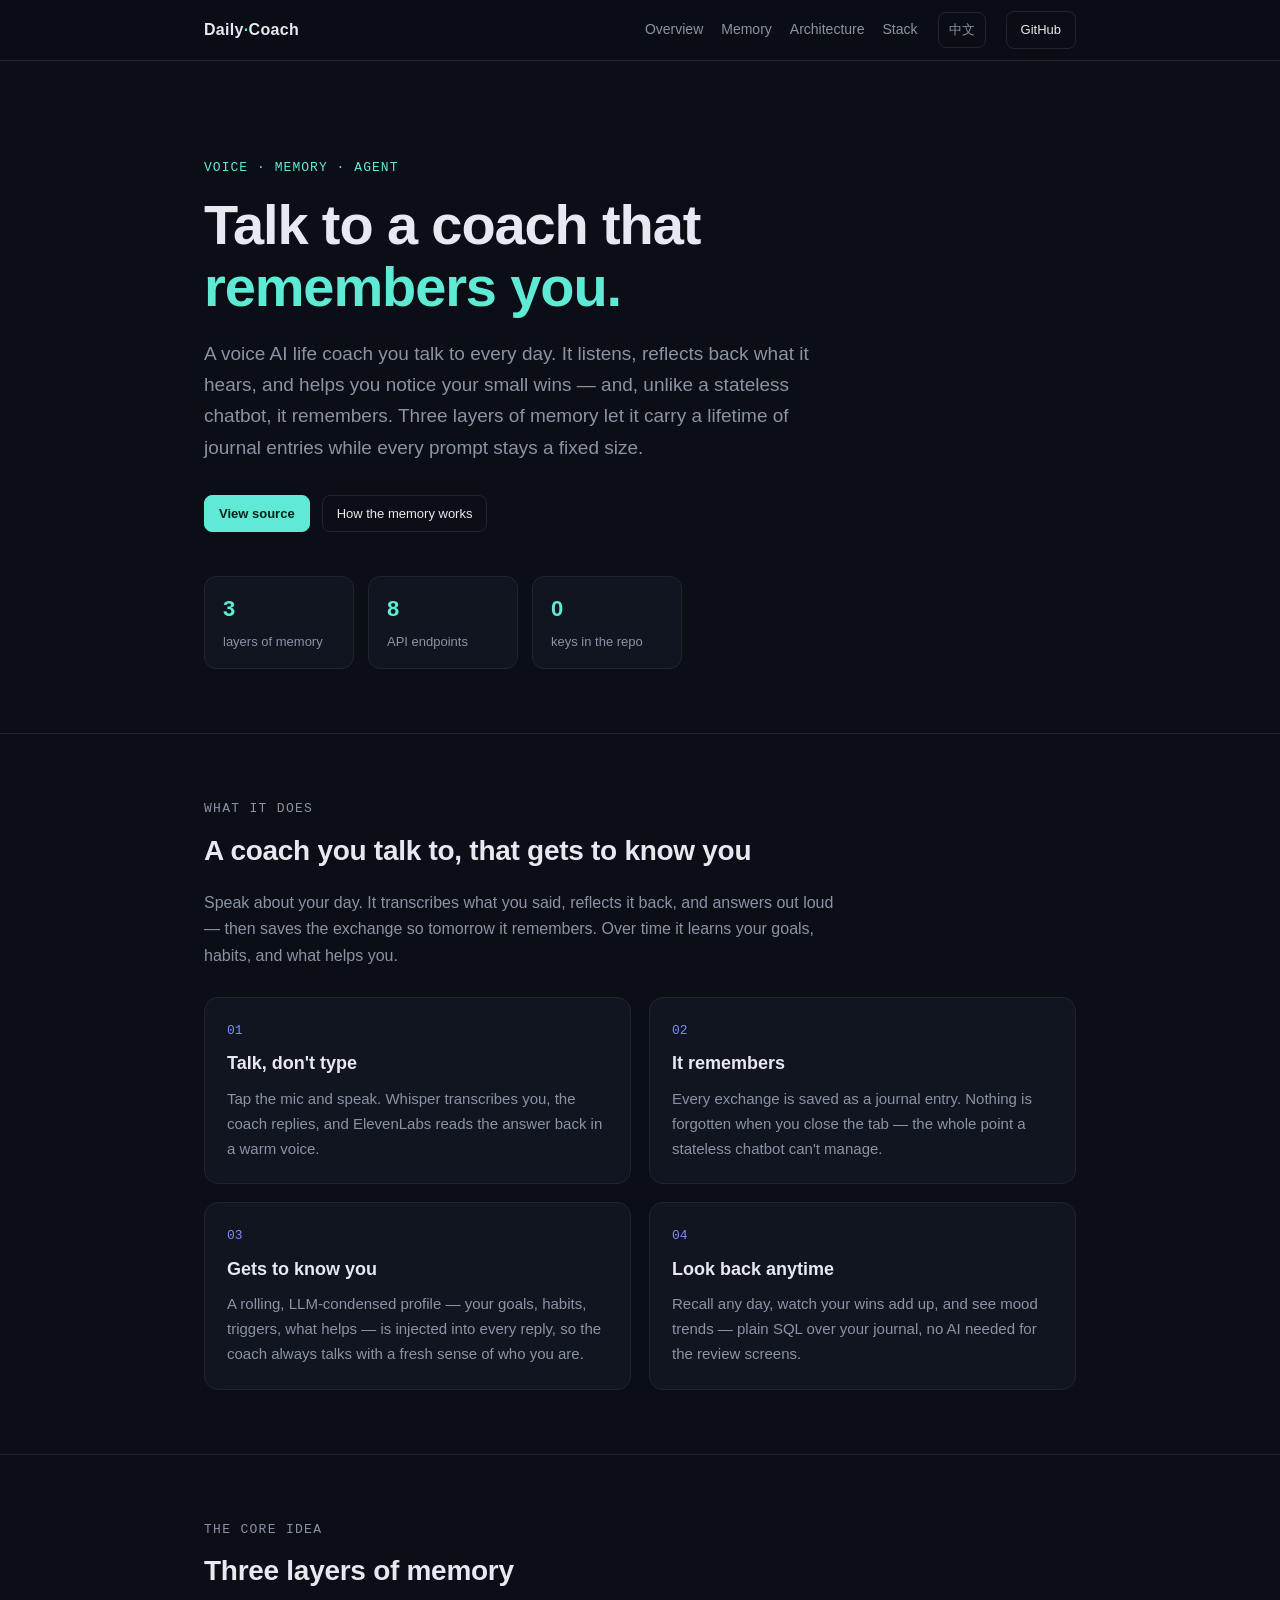
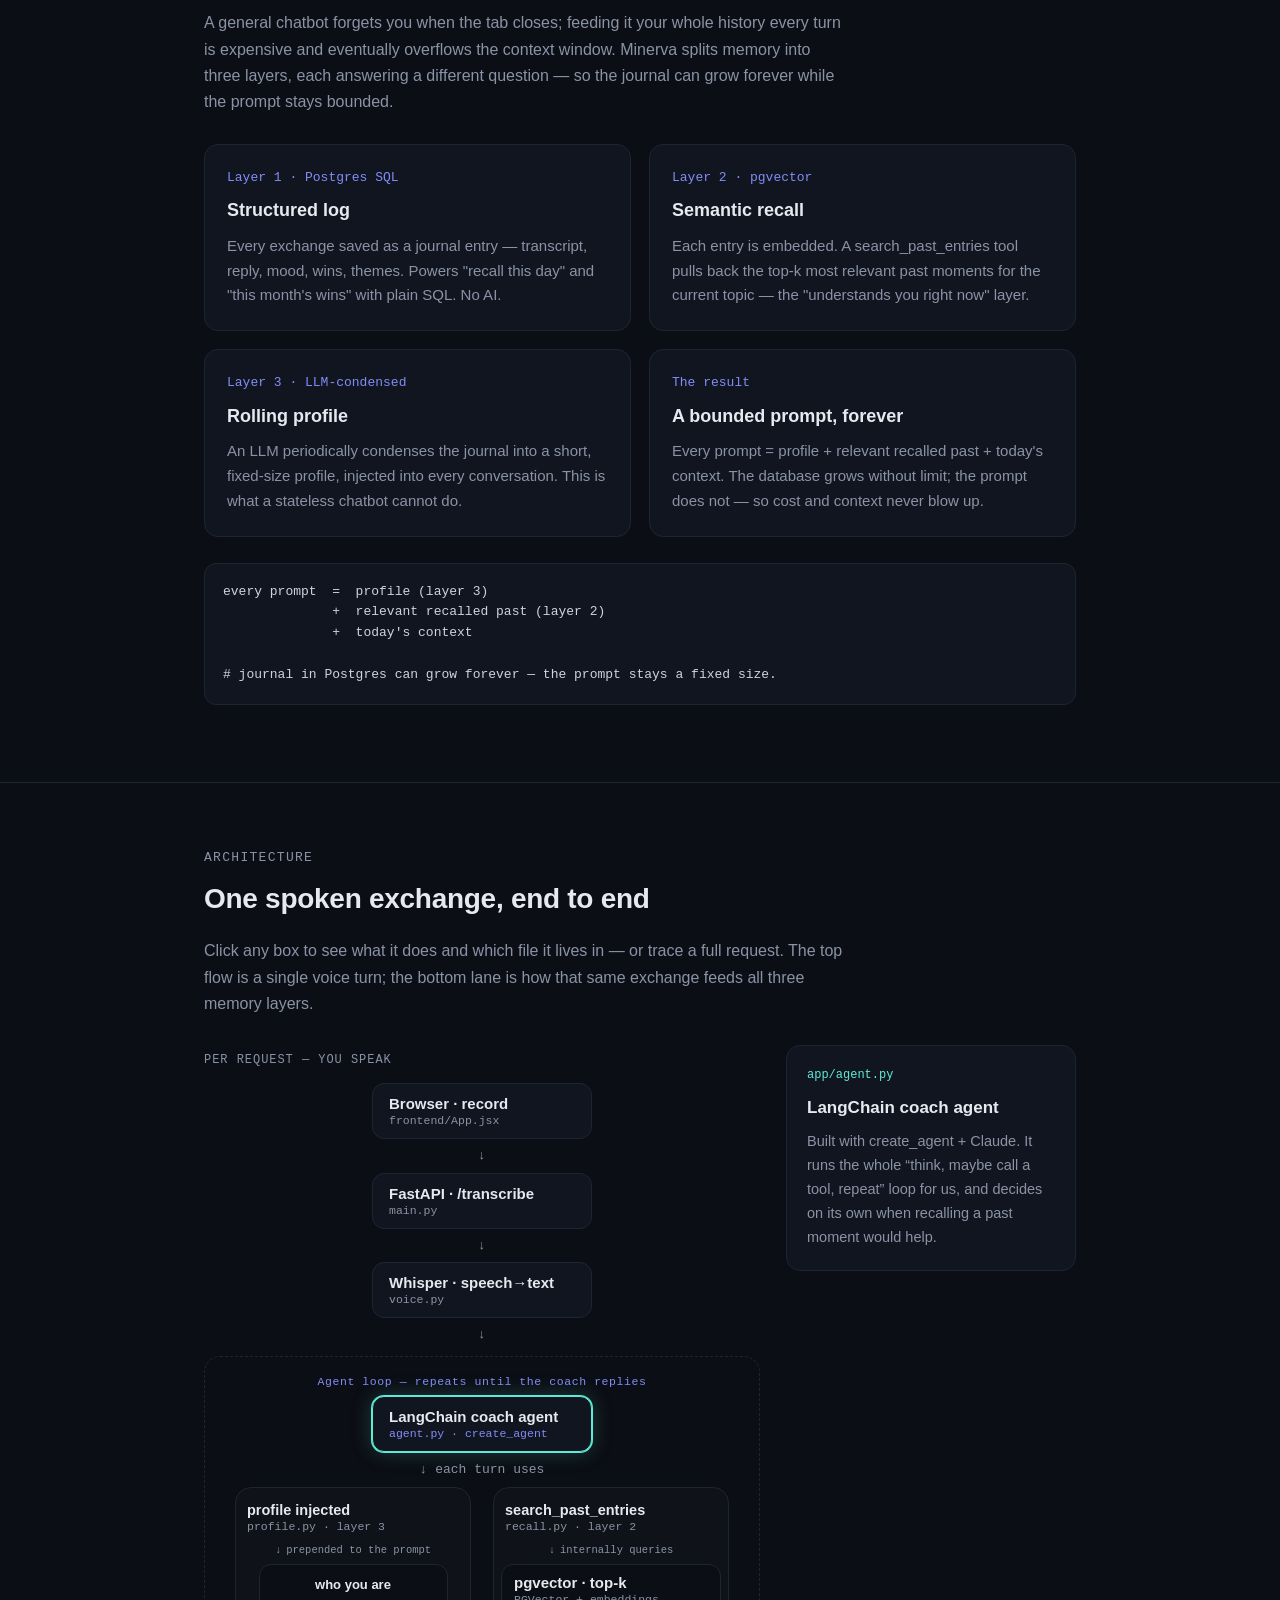
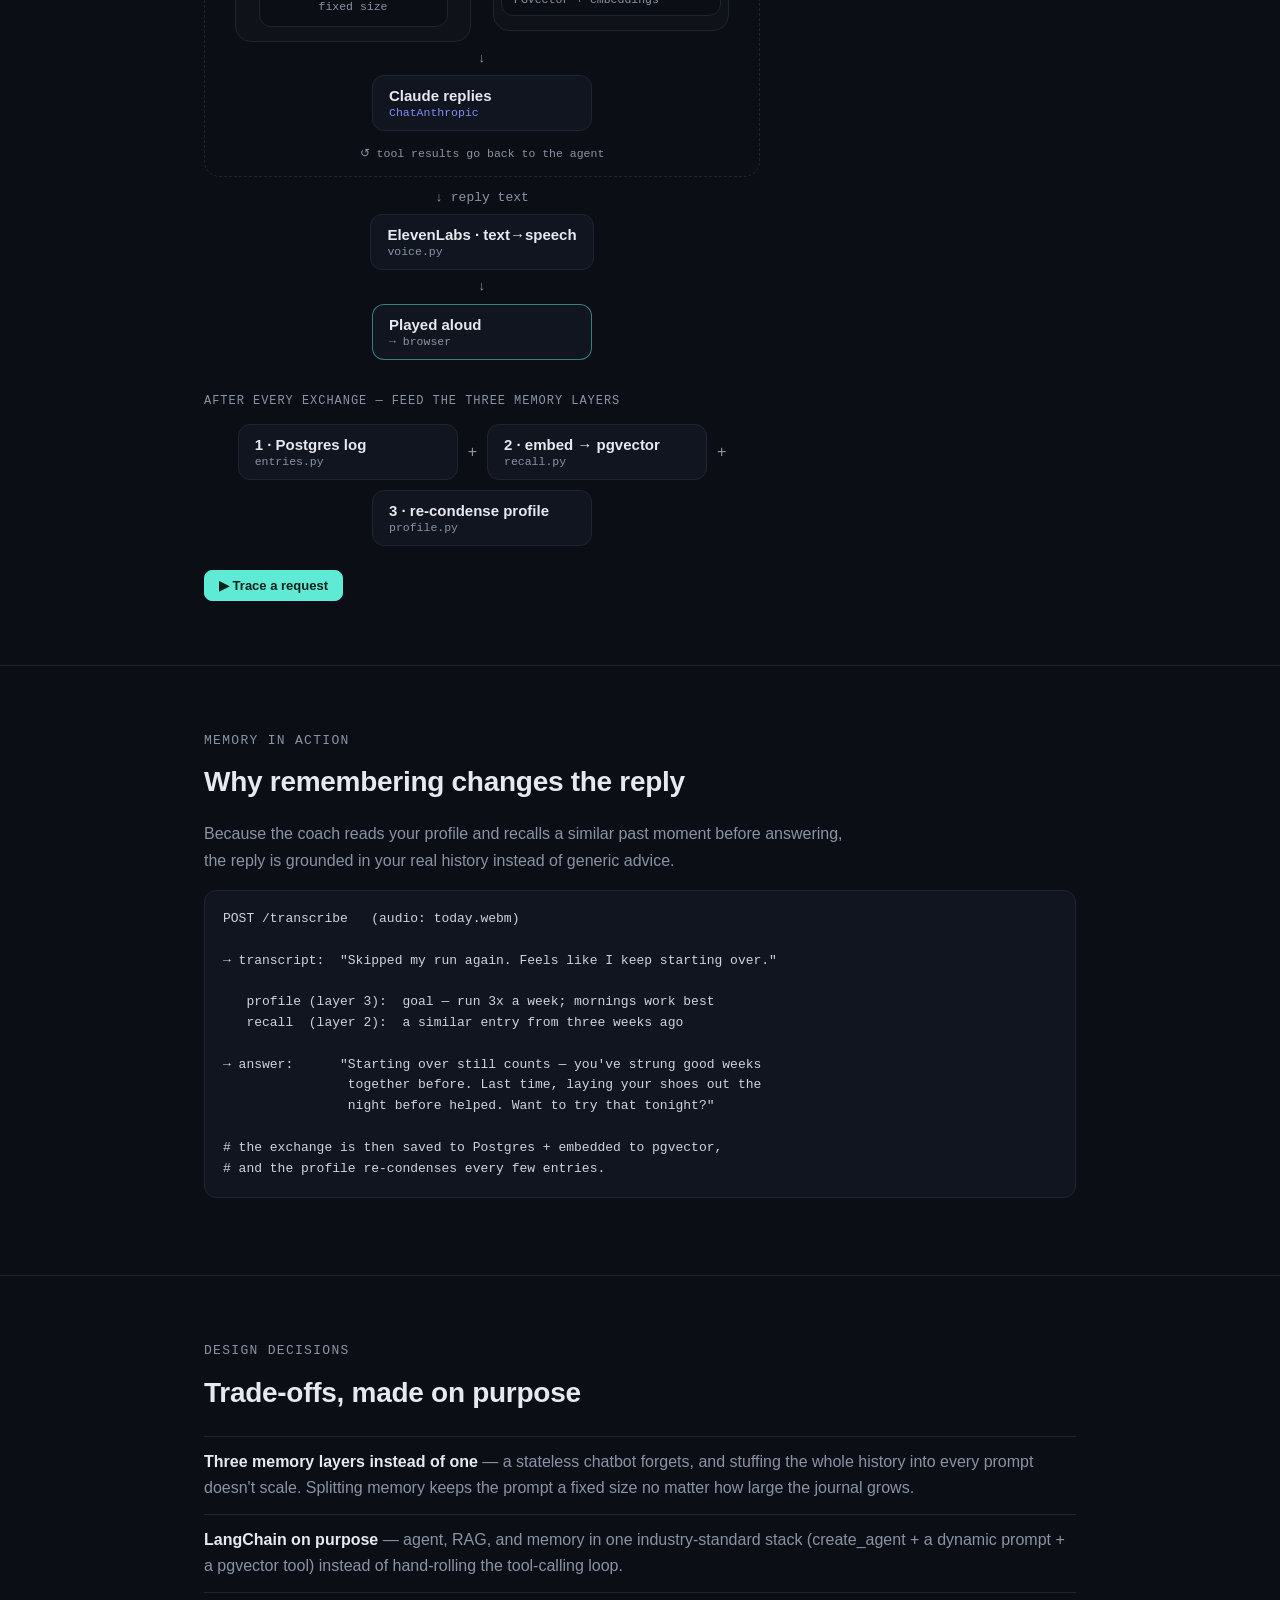
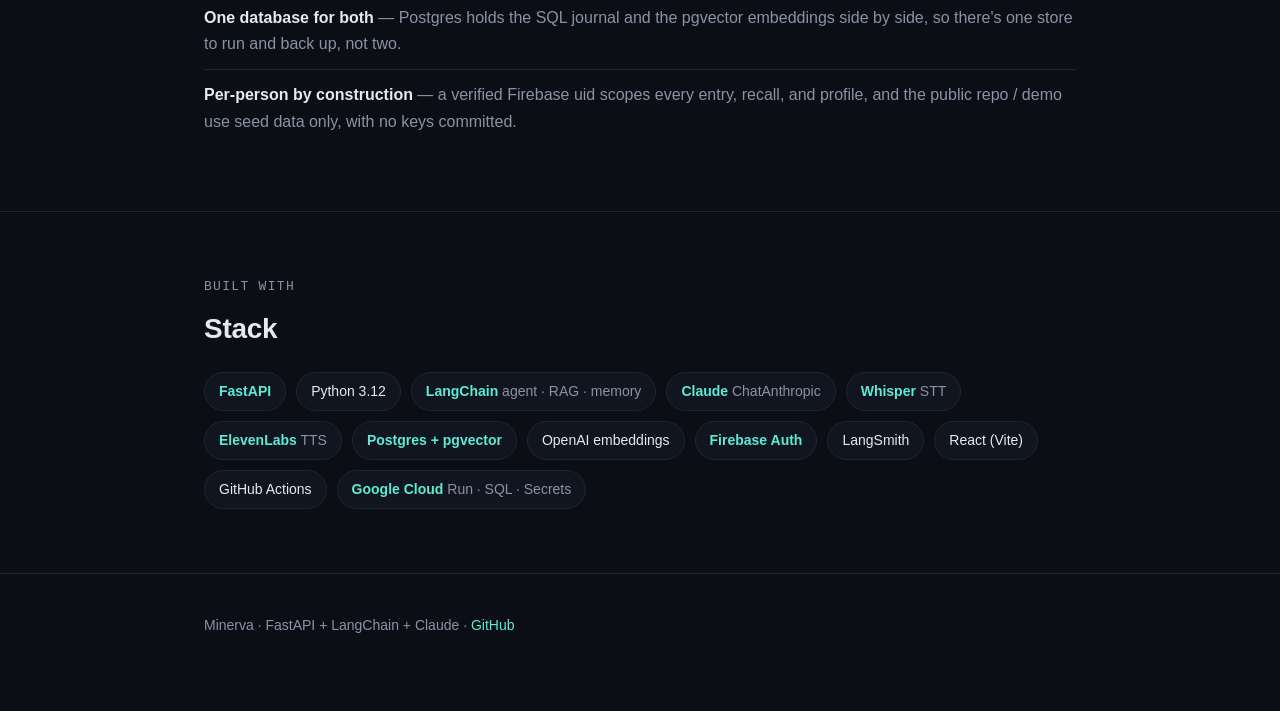
==== commit eef24a0b: "feat: name her Minerva Rename from "Performance Coach" and shift her voice from coach to friend. Add" ====
--- a/docs/index.html
+++ b/docs/index.html
@@ -3,7 +3,7 @@
 <head>
 <meta charset="utf-8">
 <meta name="viewport" content="width=device-width, initial-scale=1">
-<title>Performance Coach</title>
+<title>Minerva</title>
 <meta name="description" content="A voice AI life coach with three layers of memory — it listens, remembers, and gets to know you over time. Built on FastAPI, LangChain, and Claude.">
 <link rel="icon" href="data:image/svg+xml,<svg xmlns='http://www.w3.org/2000/svg' viewBox='0 0 100 100'><text y='.9em' font-size='90'>🌱</text></svg>">
 <style>
@@ -120,7 +120,7 @@
     <a href="#stack" data-en="Stack" data-zh="技術"></a>
   </div>
   <span class="langtoggle" id="langBtn">中文</span>
-  <a class="btn" id="ghBtn" href="https://github.com/srichsun/doc-ai-assistant" target="_blank" rel="noopener">GitHub</a>
+  <a class="btn" id="ghBtn" href="https://github.com/srichsun/performance-coach" target="_blank" rel="noopener">GitHub</a>
 </div></nav>
 
 <header><div class="wrap">
@@ -128,7 +128,7 @@
   <h1 data-en="Talk to a coach that<br><em>remembers you.</em>" data-zh="跟一個<br><em>記得你的教練</em>聊聊。"></h1>
   <p class="lede" data-en="A voice AI life coach you talk to every day. It listens, reflects back what it hears, and helps you notice your small wins — and, unlike a stateless chatbot, it remembers. Three layers of memory let it carry a lifetime of journal entries while every prompt stays a fixed size." data-zh="一個你每天用講的來聊的語音 AI 人生教練。它聽、把聽到的重點反映回來、幫你注意到小小的成就 —— 而且跟無狀態聊天機器人不一樣，它會記得。三層記憶讓它扛著一輩子的日誌，卻讓每次 prompt 維持固定大小。"></p>
   <div class="cta">
-    <a class="btn primary" href="https://github.com/srichsun/doc-ai-assistant" target="_blank" rel="noopener" data-en="View source" data-zh="看原始碼"></a>
+    <a class="btn primary" href="https://github.com/srichsun/performance-coach" target="_blank" rel="noopener" data-en="View source" data-zh="看原始碼"></a>
     <a class="btn" href="#memory" data-en="How the memory works" data-zh="記憶怎麼運作"></a>
   </div>
   <div class="metrics">
@@ -161,7 +161,7 @@
 <section id="memory"><div class="wrap">
   <div class="sec-h" data-en="The core idea" data-zh="核心概念"></div>
   <h2 data-en="Three layers of memory" data-zh="三層記憶"></h2>
-  <p class="lede" style="font-size:16px" data-en="A general chatbot forgets you when the tab closes; feeding it your whole history every turn is expensive and eventually overflows the context window. Performance Coach splits memory into three layers, each answering a different question — so the journal can grow forever while the prompt stays bounded." data-zh="一般聊天機器人在你關掉分頁時就把你忘了；每一輪都塞整段歷史又貴、最後還會撐爆 context。Performance Coach 把記憶拆成三層，每層回答不同的問題 —— 所以日誌能無限長，prompt 卻維持有上限。"></p>
+  <p class="lede" style="font-size:16px" data-en="A general chatbot forgets you when the tab closes; feeding it your whole history every turn is expensive and eventually overflows the context window. Minerva splits memory into three layers, each answering a different question — so the journal can grow forever while the prompt stays bounded." data-zh="一般聊天機器人在你關掉分頁時就把你忘了；每一輪都塞整段歷史又貴、最後還會撐爆 context。Minerva 把記憶拆成三層，每層回答不同的問題 —— 所以日誌能無限長，prompt 卻維持有上限。"></p>
   <div class="grid">
     <div class="card"><div class="n" data-en="Layer 1 · Postgres SQL" data-zh="第 1 層 · Postgres SQL"></div>
       <h3 data-en="Structured log" data-zh="結構化日誌"></h3>
@@ -197,7 +197,7 @@
       <div class="lane-h" data-en="Per request — you speak" data-zh="每次請求 — 你開口說"></div>
       <button class="node" data-node="browser"><b>Browser · record</b><small>frontend/App.jsx</small></button>
       <span class="v">↓</span>
-      <button class="node" data-node="api"><b>FastAPI · /talk</b><small>main.py</small></button>
+      <button class="node" data-node="api"><b>FastAPI · /transcribe</b><small>main.py</small></button>
       <span class="v">↓</span>
       <button class="node" data-node="whisper"><b>Whisper · speech→text</b><small>voice.py</small></button>
       <span class="v">↓</span>
@@ -256,7 +256,7 @@
   <div class="sec-h" data-en="Memory in action" data-zh="記憶實際運作"></div>
   <h2 data-en="Why remembering changes the reply" data-zh="記得，讓回覆完全不一樣"></h2>
   <p class="lede" style="font-size:16px" data-en="Because the coach reads your profile and recalls a similar past moment before answering, the reply is grounded in your real history instead of generic advice." data-zh="因為教練在回答前會讀你的 profile、回想一個相似的過去片刻，回覆是扎在你真實歷史上的，而不是通用建議。"></p>
-<pre data-en="POST /talk   (audio: today.webm)
+<pre data-en="POST /transcribe   (audio: today.webm)
 
 → transcript:  &quot;Skipped my run again. Feels like I keep starting over.&quot;
 
@@ -268,7 +268,7 @@
                 night before helped. Want to try that tonight?&quot;
 
 # the exchange is then saved to Postgres + embedded to pgvector,
-# and the profile re-condenses every few entries." data-zh="POST /talk   (音檔: today.webm)
+# and the profile re-condenses every few entries." data-zh="POST /transcribe   (音檔: today.webm)
 
 → 逐字稿：   「又沒去跑步。感覺一直在重新開始。」
 
@@ -315,8 +315,8 @@
 </div></section>
 
 <footer><div class="wrap">
-  <span data-en="Performance Coach · FastAPI + LangChain + Claude · " data-zh="Performance Coach · FastAPI + LangChain + Claude · "></span>
-  <a href="https://github.com/srichsun/doc-ai-assistant" target="_blank" rel="noopener" style="color:var(--accent)">GitHub</a>
+  <span data-en="Minerva · FastAPI + LangChain + Claude · " data-zh="Minerva · FastAPI + LangChain + Claude · "></span>
+  <a href="https://github.com/srichsun/performance-coach" target="_blank" rel="noopener" style="color:var(--accent)">GitHub</a>
 </div></footer>
 
 <script>
@@ -328,11 +328,11 @@
   // What each box does + which file it lives in. [title, description] per language.
   var NODES = {
     browser:{file:"frontend/src/App.jsx",
-      en:["Browser · record","Tap the mic and talk. The browser records the audio and POSTs it to /talk with your Firebase sign-in token attached."],
-      zh:["瀏覽器 · 錄音","點麥克風開口說。瀏覽器把音檔錄下來，帶著你的 Firebase 登入 token POST 到 /talk。"]},
+      en:["Browser · record","Tap the mic and talk. The browser records the audio and POSTs it to /transcribe; the reply then streams in from /agent/stream with your Firebase sign-in token attached."],
+      zh:["瀏覽器 · 錄音","點麥克風開口說。瀏覽器把音檔錄下來，帶著你的 Firebase 登入 token POST 到 /transcribe，回覆再由 /agent/stream 逐字串流回來。"]},
     api:{file:"app/main.py",
-      en:["FastAPI · /talk","The web layer. Verifies your sign-in token, scopes everything to you, and passes the audio on. Protected endpoints require sign-in."],
-      zh:["FastAPI · /talk","Web 層。驗證你的登入 token、把所有東西綁到你身上，再把音檔往下傳。受保護的 endpoint 都要登入。"]},
+      en:["FastAPI · /transcribe","The web layer. Verifies your sign-in token, scopes everything to you, and passes the audio on. Protected endpoints require sign-in."],
+      zh:["FastAPI · /transcribe","Web 層。驗證你的登入 token、把所有東西綁到你身上，再把音檔往下傳。受保護的 endpoint 都要登入。"]},
     whisper:{file:"app/voice.py",
       en:["Whisper · speech → text","OpenAI Whisper transcribes your recording into text — the words the coach will actually read."],
       zh:["Whisper · 語音轉文字","OpenAI Whisper 把你的錄音轉成文字 —— 這才是教練真正會讀到的內容。"]},
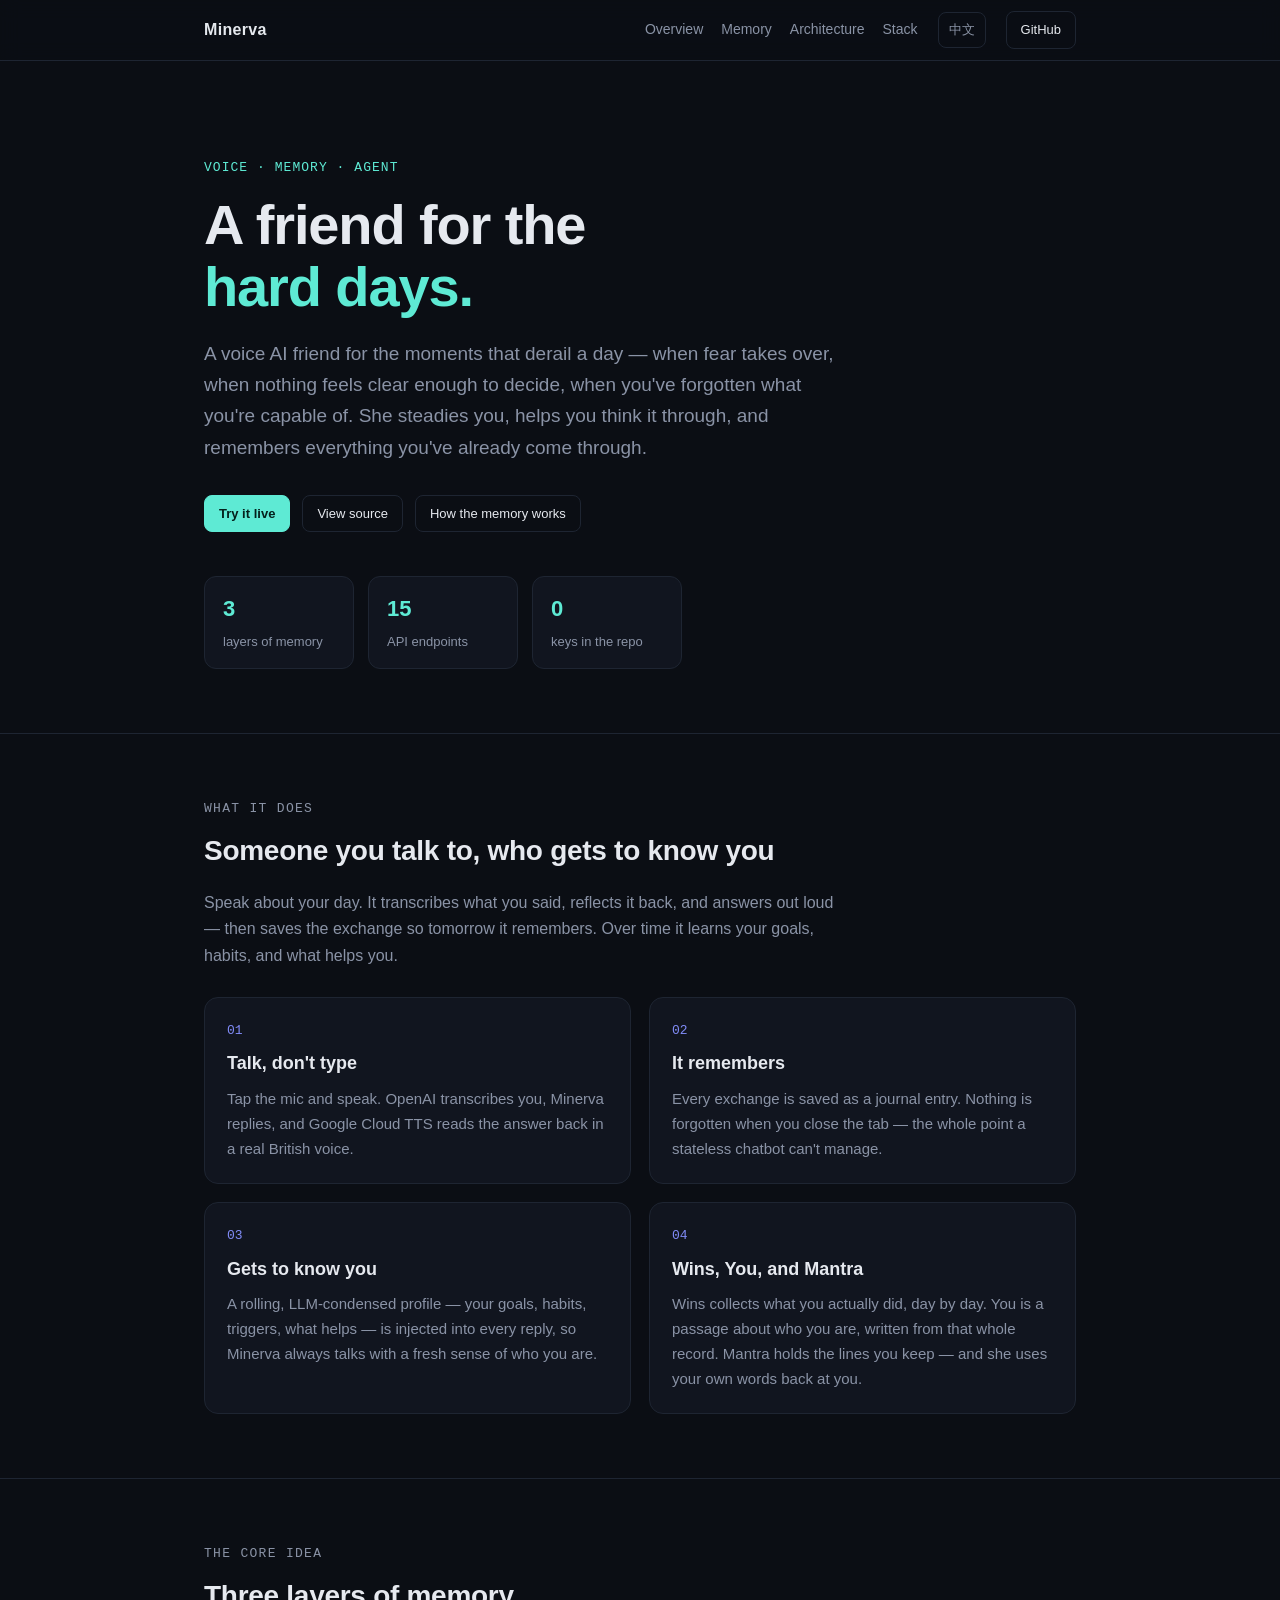
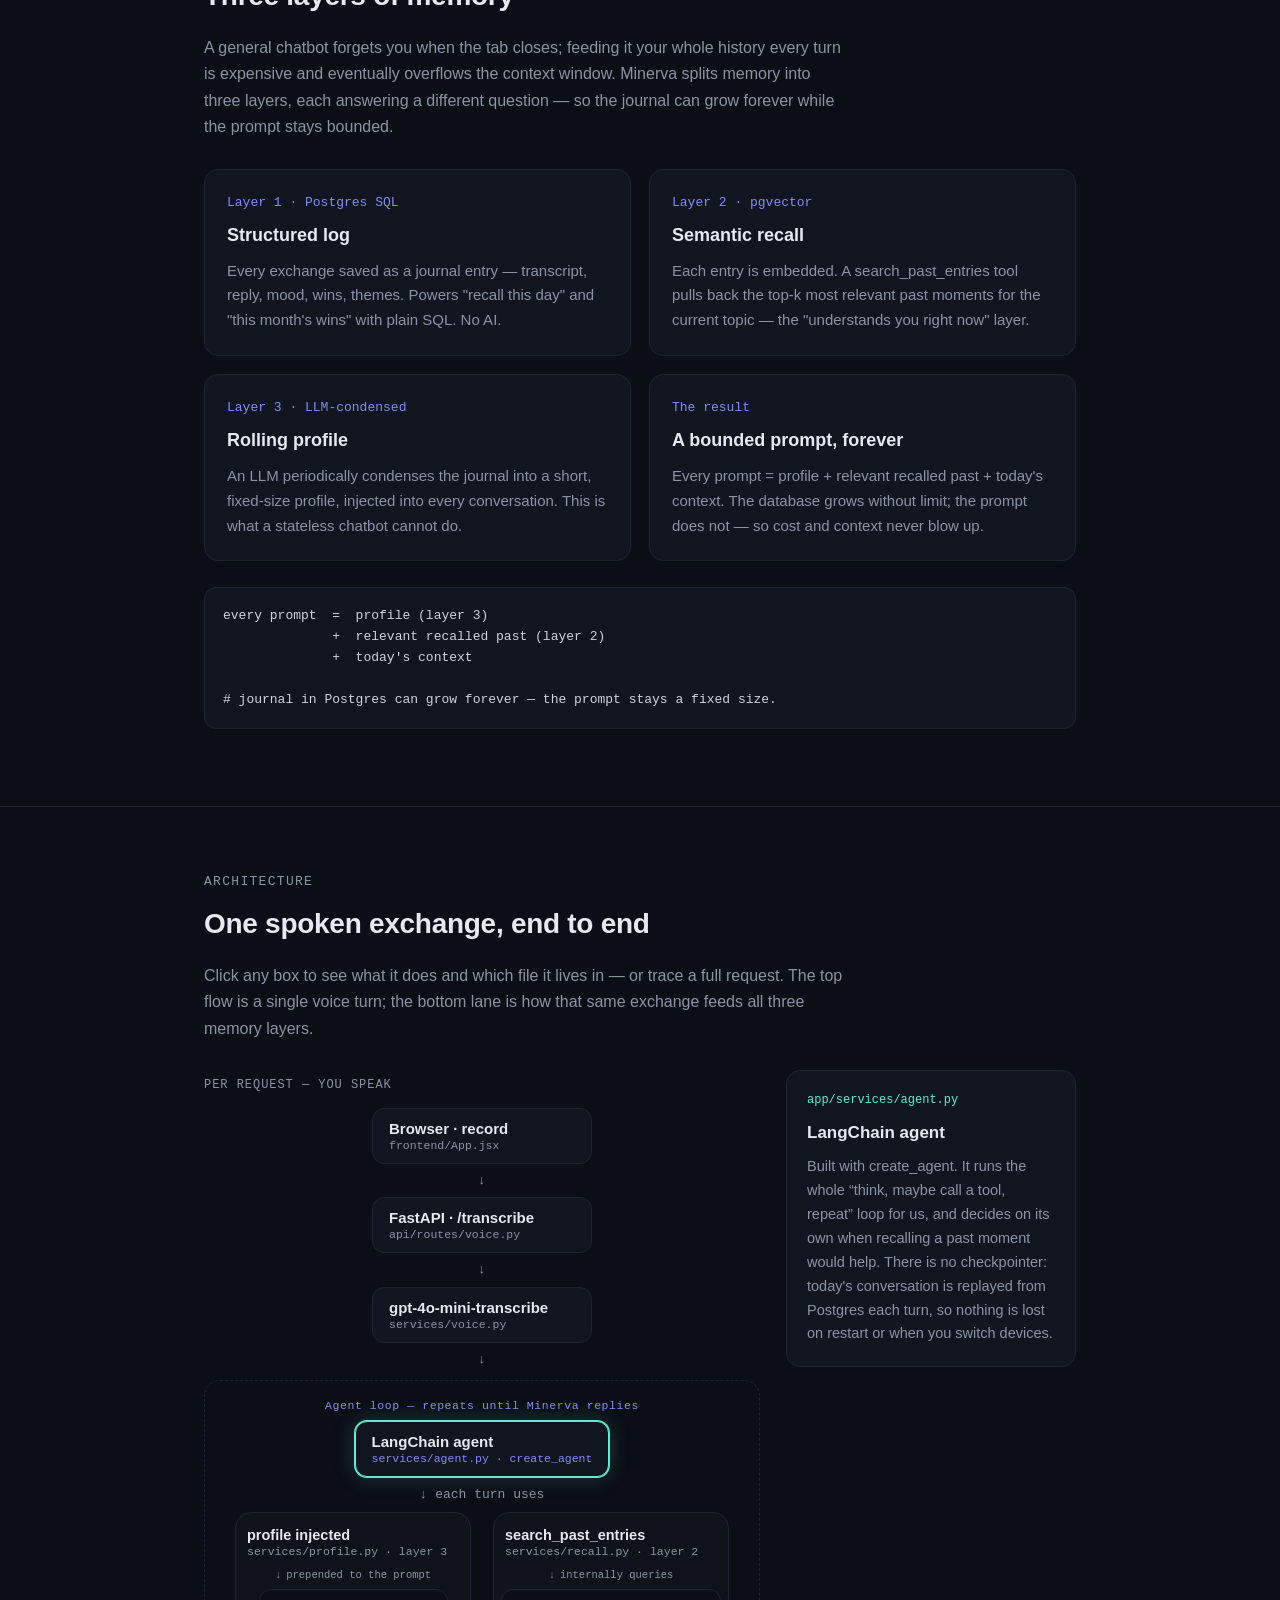
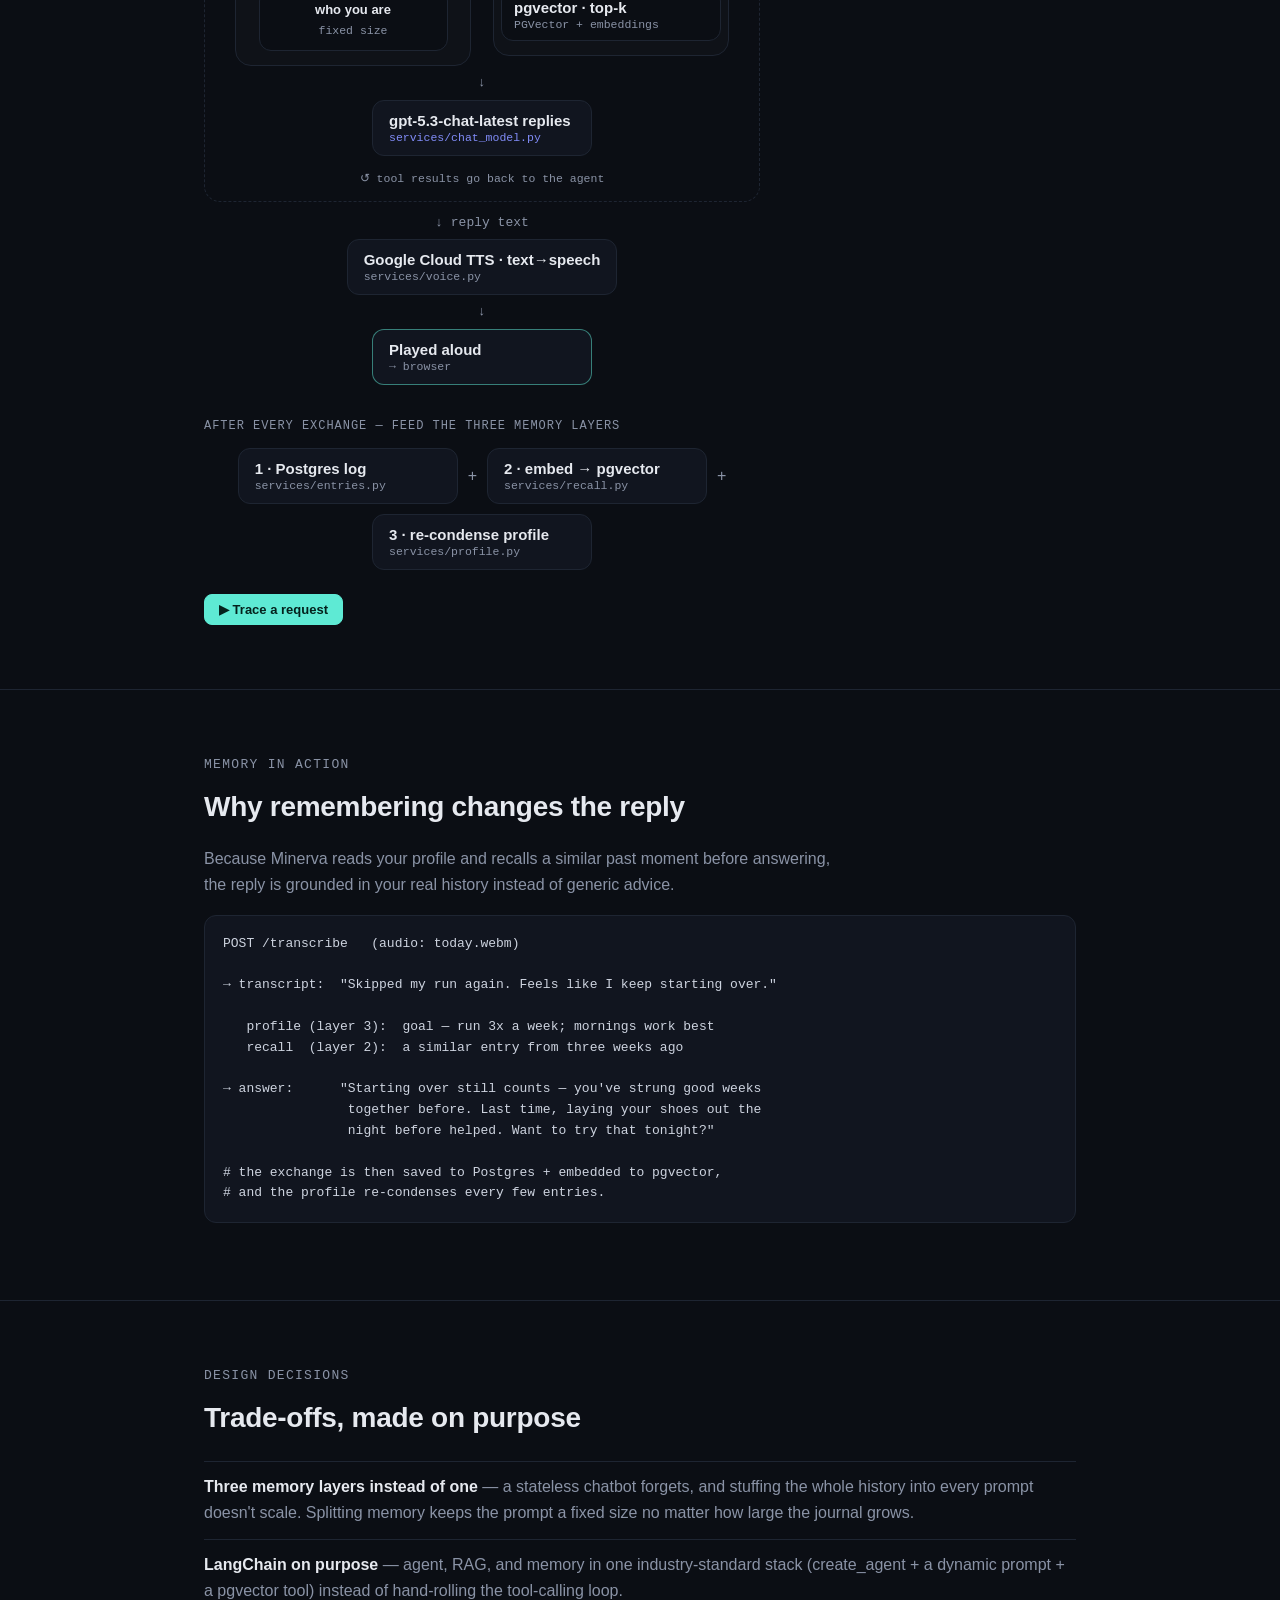
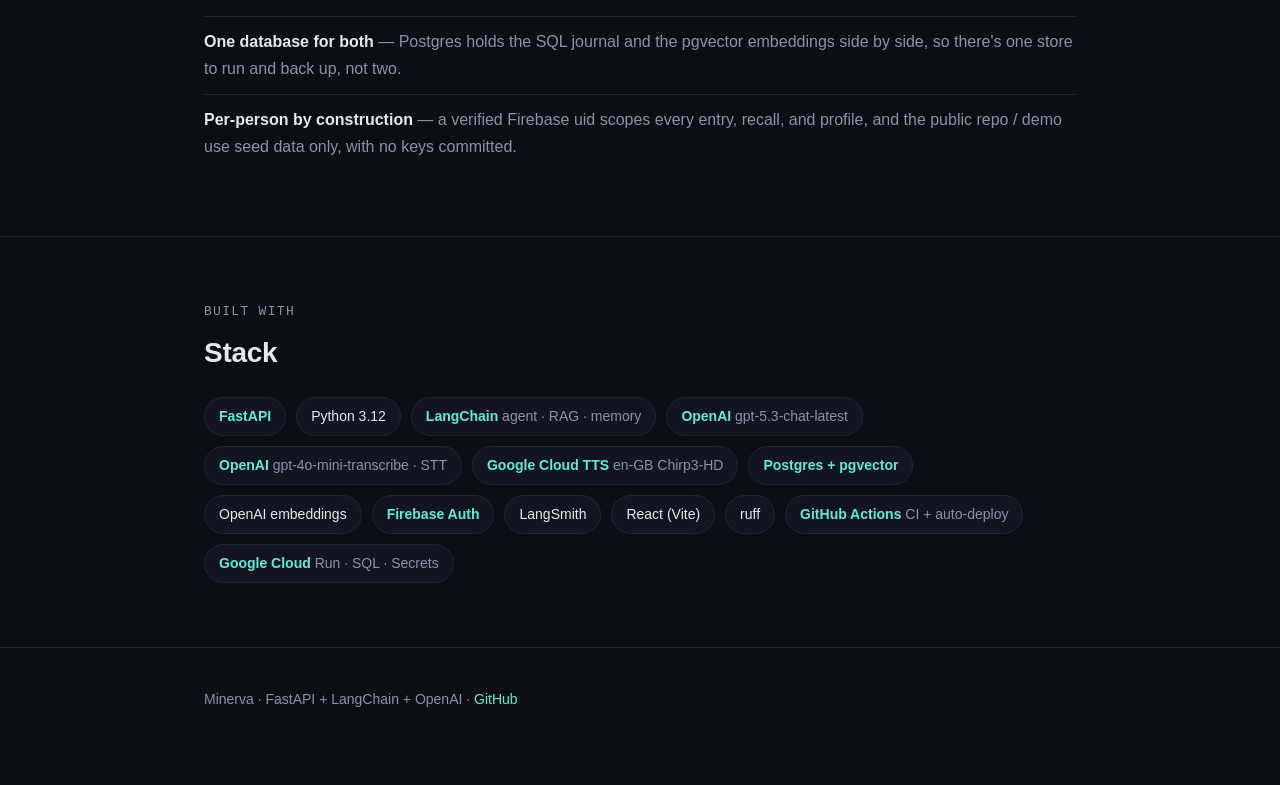
==== commit f517ac9b: "docs: update the showcase page to match the code Whisper, Claude and ElevenLabs are all gone from th" ====
--- a/docs/index.html
+++ b/docs/index.html
@@ -4,7 +4,7 @@
 <meta charset="utf-8">
 <meta name="viewport" content="width=device-width, initial-scale=1">
 <title>Minerva</title>
-<meta name="description" content="A voice AI life coach with three layers of memory — it listens, remembers, and gets to know you over time. Built on FastAPI, LangChain, and Claude.">
+<meta name="description" content="A voice AI friend with three layers of memory — she listens, remembers, and gets to know you over time. Built on FastAPI, LangChain, and OpenAI.">
 <link rel="icon" href="data:image/svg+xml,<svg xmlns='http://www.w3.org/2000/svg' viewBox='0 0 100 100'><text y='.9em' font-size='90'>🌱</text></svg>">
 <style>
   :root{
@@ -112,7 +112,7 @@
 </head>
 <body>
 <nav><div class="wrap nav">
-  <div class="brand">Daily<span>·</span>Coach</div>
+  <div class="brand">Minerva</div>
   <div class="links">
     <a href="#overview" data-en="Overview" data-zh="總覽"></a>
     <a href="#memory" data-en="Memory" data-zh="記憶"></a>
@@ -120,41 +120,42 @@
     <a href="#stack" data-en="Stack" data-zh="技術"></a>
   </div>
   <span class="langtoggle" id="langBtn">中文</span>
-  <a class="btn" id="ghBtn" href="https://github.com/srichsun/performance-coach" target="_blank" rel="noopener">GitHub</a>
+  <a class="btn" id="ghBtn" href="https://github.com/srichsun/Minerva" target="_blank" rel="noopener">GitHub</a>
 </div></nav>
 
 <header><div class="wrap">
   <div class="kicker" data-en="Voice · Memory · Agent" data-zh="語音 · 記憶 · Agent"></div>
-  <h1 data-en="Talk to a coach that<br><em>remembers you.</em>" data-zh="跟一個<br><em>記得你的教練</em>聊聊。"></h1>
-  <p class="lede" data-en="A voice AI life coach you talk to every day. It listens, reflects back what it hears, and helps you notice your small wins — and, unlike a stateless chatbot, it remembers. Three layers of memory let it carry a lifetime of journal entries while every prompt stays a fixed size." data-zh="一個你每天用講的來聊的語音 AI 人生教練。它聽、把聽到的重點反映回來、幫你注意到小小的成就 —— 而且跟無狀態聊天機器人不一樣，它會記得。三層記憶讓它扛著一輩子的日誌，卻讓每次 prompt 維持固定大小。"></p>
+  <h1 data-en="A friend for the<br><em>hard days.</em>" data-zh="難熬的時候，<br><em>有人在。</em>"></h1>
+  <p class="lede" data-en="A voice AI friend for the moments that derail a day — when fear takes over, when nothing feels clear enough to decide, when you've forgotten what you're capable of. She steadies you, helps you think it through, and remembers everything you've already come through." data-zh="一個陪你度過難熬時刻的語音 AI 朋友 —— 恐懼上來的時候、混沌到無法做決定的時候、忘記自己有多少能耐的時候。她穩住你、陪你把事情想清楚，並且記得你已經走過的每一段。"></p>
   <div class="cta">
-    <a class="btn primary" href="https://github.com/srichsun/performance-coach" target="_blank" rel="noopener" data-en="View source" data-zh="看原始碼"></a>
+    <a class="btn primary" href="https://daily-coach-592904365774.asia-east1.run.app/" target="_blank" rel="noopener" data-en="Try it live" data-zh="線上試用"></a>
+    <a class="btn" href="https://github.com/srichsun/Minerva" target="_blank" rel="noopener" data-en="View source" data-zh="看原始碼"></a>
     <a class="btn" href="#memory" data-en="How the memory works" data-zh="記憶怎麼運作"></a>
   </div>
   <div class="metrics">
     <div class="metric"><b>3</b><span data-en="layers of memory" data-zh="層記憶"></span></div>
-    <div class="metric"><b>8</b><span data-en="API endpoints" data-zh="API endpoint"></span></div>
+    <div class="metric"><b>15</b><span data-en="API endpoints" data-zh="API endpoint"></span></div>
     <div class="metric"><b>0</b><span data-en="keys in the repo" data-zh="key 進 repo"></span></div>
   </div>
 </div></header>
 
 <section id="overview"><div class="wrap">
   <div class="sec-h" data-en="What it does" data-zh="它在做什麼"></div>
-  <h2 data-en="A coach you talk to, that gets to know you" data-zh="一個你用講的、而且會越來越懂你的教練"></h2>
+  <h2 data-en="Someone you talk to, who gets to know you" data-zh="一個你用講的、而且會越來越懂你的朋友"></h2>
   <p class="lede" style="font-size:16px" data-en="Speak about your day. It transcribes what you said, reflects it back, and answers out loud — then saves the exchange so tomorrow it remembers. Over time it learns your goals, habits, and what helps you." data-zh="用講的聊聊你的一天。它把你說的轉成文字、反映回來、再用聲音回答 —— 然後把這次對話存下來，明天就記得。久了它會學到你的目標、習慣，還有什麼對你有用。"></p>
   <div class="grid">
     <div class="card"><div class="n">01</div>
       <h3 data-en="Talk, don't type" data-zh="用講的，不用打字"></h3>
-      <p data-en="Tap the mic and speak. Whisper transcribes you, the coach replies, and ElevenLabs reads the answer back in a warm voice." data-zh="點麥克風開口說。Whisper 幫你轉錄，教練回覆，ElevenLabs 再用溫暖的嗓音把答案唸回來。"></p></div>
+      <p data-en="Tap the mic and speak. OpenAI transcribes you, Minerva replies, and Google Cloud TTS reads the answer back in a real British voice." data-zh="點麥克風開口說。OpenAI 幫你轉錄，Minerva 回覆，Google Cloud TTS 再用真正的英國腔把答案唸回來。"></p></div>
     <div class="card"><div class="n">02</div>
       <h3 data-en="It remembers" data-zh="它會記得"></h3>
       <p data-en="Every exchange is saved as a journal entry. Nothing is forgotten when you close the tab — the whole point a stateless chatbot can't manage." data-zh="每次對話都存成一筆日誌。關掉分頁不會被忘記 —— 這正是無狀態聊天機器人做不到的關鍵。"></p></div>
     <div class="card"><div class="n">03</div>
       <h3 data-en="Gets to know you" data-zh="越來越懂你"></h3>
-      <p data-en="A rolling, LLM-condensed profile — your goals, habits, triggers, what helps — is injected into every reply, so the coach always talks with a fresh sense of who you are." data-zh="一份滾動、由 LLM 濃縮的 profile（目標、習慣、地雷、什麼有用）注入每次回覆，讓教練總是帶著對你最新的理解說話。"></p></div>
+      <p data-en="A rolling, LLM-condensed profile — your goals, habits, triggers, what helps — is injected into every reply, so Minerva always talks with a fresh sense of who you are." data-zh="一份滾動、由 LLM 濃縮的 profile（目標、習慣、地雷、什麼有用）注入每次回覆，讓Minerva總是帶著對你最新的理解說話。"></p></div>
     <div class="card"><div class="n">04</div>
-      <h3 data-en="Look back anytime" data-zh="隨時回頭看"></h3>
-      <p data-en="Recall any day, watch your wins add up, and see mood trends — plain SQL over your journal, no AI needed for the review screens." data-zh="回顧任何一天、看成就一點一點累積、看心情趨勢 —— 對日誌下純 SQL，回顧畫面完全不需要 AI。"></p></div>
+      <h3 data-en="Wins, You, and Mantra" data-zh="Wins、You、Mantra"></h3>
+      <p data-en="Wins collects what you actually did, day by day. You is a passage about who you are, written from that whole record. Mantra holds the lines you keep — and she uses your own words back at you." data-zh="Wins 累積你每天真的做了什麼。You 是從那整份紀錄寫出來的一段「你是怎樣的人」。Mantra 收著你留下的句子 —— 她會用你自己的話回敬你。"></p></div>
   </div>
 </div></section>
 
@@ -197,48 +198,48 @@
       <div class="lane-h" data-en="Per request — you speak" data-zh="每次請求 — 你開口說"></div>
       <button class="node" data-node="browser"><b>Browser · record</b><small>frontend/App.jsx</small></button>
       <span class="v">↓</span>
-      <button class="node" data-node="api"><b>FastAPI · /transcribe</b><small>main.py</small></button>
+      <button class="node" data-node="api"><b>FastAPI · /transcribe</b><small>api/routes/voice.py</small></button>
       <span class="v">↓</span>
-      <button class="node" data-node="whisper"><b>Whisper · speech→text</b><small>voice.py</small></button>
+      <button class="node" data-node="stt"><b>gpt-4o-mini-transcribe</b><small>services/voice.py</small></button>
       <span class="v">↓</span>
 
       <div class="loopbox">
-        <div class="looplabel" data-en="Agent loop — repeats until the coach replies" data-zh="Agent 迴圈 — 重複到教練回覆為止"></div>
-        <button class="node hot" data-node="agent"><b>LangChain coach agent</b><small>agent.py · create_agent</small></button>
+        <div class="looplabel" data-en="Agent loop — repeats until Minerva replies" data-zh="Agent 迴圈 — 重複到Minerva回覆為止"></div>
+        <button class="node hot" data-node="agent"><b>LangChain agent</b><small>services/agent.py · create_agent</small></button>
         <span class="v">↓ <span data-en="each turn uses" data-zh="每一輪用到"></span></span>
         <div class="row2">
           <div class="branch">
             <div class="toolbox">
-              <button class="node outer" data-node="profileinj"><b>profile injected</b><small>profile.py · layer 3</small></button>
+              <button class="node outer" data-node="profileinj"><b>profile injected</b><small>services/profile.py · layer 3</small></button>
               <div class="connector">↓ <span data-en="prepended to the prompt" data-zh="接到 prompt 前面"></span></div>
               <div class="node ghost inner"><b data-en="who you are" data-zh="你是誰"></b><small data-en="fixed size" data-zh="固定大小"></small></div>
             </div>
           </div>
           <div class="branch">
             <div class="toolbox">
-              <button class="node outer" data-node="recall"><b>search_past_entries</b><small>recall.py · layer 2</small></button>
+              <button class="node outer" data-node="recall"><b>search_past_entries</b><small>services/recall.py · layer 2</small></button>
               <div class="connector">↓ <span data-en="internally queries" data-zh="內部查詢"></span></div>
               <button class="node inner" data-node="pgv"><b>pgvector · top-k</b><small>PGVector + embeddings</small></button>
             </div>
           </div>
         </div>
         <span class="v">↓</span>
-        <button class="node hot" data-node="claude"><b>Claude replies</b><small>ChatAnthropic</small></button>
+        <button class="node hot" data-node="llm"><b>gpt-5.3-chat-latest replies</b><small>services/chat_model.py</small></button>
         <div class="loopback" data-en="↺ tool results go back to the agent" data-zh="↺ 工具結果送回 agent"></div>
       </div>
 
       <span class="v">↓ <span data-en="reply text" data-zh="回覆文字"></span></span>
-      <button class="node" data-node="tts"><b>ElevenLabs · text→speech</b><small>voice.py</small></button>
+      <button class="node" data-node="tts"><b>Google Cloud TTS · text→speech</b><small>services/voice.py</small></button>
       <span class="v">↓</span>
       <button class="node done" data-node="play"><b>Played aloud</b><small>→ browser</small></button>
 
       <div class="lane-h" style="margin-top:26px" data-en="After every exchange — feed the three memory layers" data-zh="每次對話之後 — 餵養三層記憶"></div>
       <div class="row3">
-        <button class="node" data-node="log"><b>1 · Postgres log</b><small>entries.py</small></button>
+        <button class="node" data-node="log"><b>1 · Postgres log</b><small>services/entries.py</small></button>
         <span class="arr">+</span>
-        <button class="node" data-node="embed"><b>2 · embed → pgvector</b><small>recall.py</small></button>
+        <button class="node" data-node="embed"><b>2 · embed → pgvector</b><small>services/recall.py</small></button>
         <span class="arr">+</span>
-        <button class="node" data-node="recondense"><b>3 · re-condense profile</b><small>profile.py</small></button>
+        <button class="node" data-node="recondense"><b>3 · re-condense profile</b><small>services/profile.py</small></button>
       </div>
     </div>
 
@@ -255,7 +256,7 @@
 <section id="conversation"><div class="wrap">
   <div class="sec-h" data-en="Memory in action" data-zh="記憶實際運作"></div>
   <h2 data-en="Why remembering changes the reply" data-zh="記得，讓回覆完全不一樣"></h2>
-  <p class="lede" style="font-size:16px" data-en="Because the coach reads your profile and recalls a similar past moment before answering, the reply is grounded in your real history instead of generic advice." data-zh="因為教練在回答前會讀你的 profile、回想一個相似的過去片刻，回覆是扎在你真實歷史上的，而不是通用建議。"></p>
+  <p class="lede" style="font-size:16px" data-en="Because Minerva reads your profile and recalls a similar past moment before answering, the reply is grounded in your real history instead of generic advice." data-zh="因為Minerva在回答前會讀你的 profile、回想一個相似的過去片刻，回覆是扎在你真實歷史上的，而不是通用建議。"></p>
 <pre data-en="POST /transcribe   (audio: today.webm)
 
 → transcript:  &quot;Skipped my run again. Feels like I keep starting over.&quot;
@@ -301,22 +302,23 @@
     <div class="chip"><b>FastAPI</b></div>
     <div class="chip">Python 3.12</div>
     <div class="chip"><b>LangChain</b> <span style="color:var(--muted)">agent · RAG · memory</span></div>
-    <div class="chip"><b>Claude</b> <span style="color:var(--muted)">ChatAnthropic</span></div>
-    <div class="chip"><b>Whisper</b> <span style="color:var(--muted)">STT</span></div>
-    <div class="chip"><b>ElevenLabs</b> <span style="color:var(--muted)">TTS</span></div>
+    <div class="chip"><b>OpenAI</b> <span style="color:var(--muted)">gpt-5.3-chat-latest</span></div>
+    <div class="chip"><b>OpenAI</b> <span style="color:var(--muted)">gpt-4o-mini-transcribe · STT</span></div>
+    <div class="chip"><b>Google Cloud TTS</b> <span style="color:var(--muted)">en-GB Chirp3-HD</span></div>
     <div class="chip"><b>Postgres + pgvector</b></div>
     <div class="chip">OpenAI embeddings</div>
     <div class="chip"><b>Firebase Auth</b></div>
     <div class="chip">LangSmith</div>
     <div class="chip">React (Vite)</div>
-    <div class="chip">GitHub Actions</div>
+    <div class="chip">ruff</div>
+    <div class="chip"><b>GitHub Actions</b> <span style="color:var(--muted)">CI + auto-deploy</span></div>
     <div class="chip"><b>Google Cloud</b> <span style="color:var(--muted)">Run · SQL · Secrets</span></div>
   </div>
 </div></section>
 
 <footer><div class="wrap">
-  <span data-en="Minerva · FastAPI + LangChain + Claude · " data-zh="Minerva · FastAPI + LangChain + Claude · "></span>
-  <a href="https://github.com/srichsun/performance-coach" target="_blank" rel="noopener" style="color:var(--accent)">GitHub</a>
+  <span data-en="Minerva · FastAPI + LangChain + OpenAI · " data-zh="Minerva · FastAPI + LangChain + OpenAI · "></span>
+  <a href="https://github.com/srichsun/Minerva" target="_blank" rel="noopener" style="color:var(--accent)">GitHub</a>
 </div></footer>
 
 <script>
@@ -330,42 +332,42 @@
     browser:{file:"frontend/src/App.jsx",
       en:["Browser · record","Tap the mic and talk. The browser records the audio and POSTs it to /transcribe; the reply then streams in from /agent/stream with your Firebase sign-in token attached."],
       zh:["瀏覽器 · 錄音","點麥克風開口說。瀏覽器把音檔錄下來，帶著你的 Firebase 登入 token POST 到 /transcribe，回覆再由 /agent/stream 逐字串流回來。"]},
-    api:{file:"app/main.py",
-      en:["FastAPI · /transcribe","The web layer. Verifies your sign-in token, scopes everything to you, and passes the audio on. Protected endpoints require sign-in."],
-      zh:["FastAPI · /transcribe","Web 層。驗證你的登入 token、把所有東西綁到你身上，再把音檔往下傳。受保護的 endpoint 都要登入。"]},
-    whisper:{file:"app/voice.py",
-      en:["Whisper · speech → text","OpenAI Whisper transcribes your recording into text — the words the coach will actually read."],
-      zh:["Whisper · 語音轉文字","OpenAI Whisper 把你的錄音轉成文字 —— 這才是教練真正會讀到的內容。"]},
-    agent:{file:"app/agent.py",
-      en:["LangChain coach agent","Built with create_agent + Claude. It runs the whole “think, maybe call a tool, repeat” loop for us, and decides on its own when recalling a past moment would help."],
-      zh:["LangChain 教練 agent","用 create_agent + Claude 打造。它幫我們跑完整個「思考、可能呼叫工具、重複」的迴圈，並自己決定什麼時候回想過去會有幫助。"]},
-    profileinj:{file:"app/profile.py",
-      en:["Profile injected — memory layer 3","Before every reply, your rolling profile (goals, habits, triggers, what helps) is prepended to the prompt. It's LLM-condensed and fixed-size, so the coach always talks with a fresh sense of who you are — without re-reading your whole history."],
-      zh:["注入 profile —— 記憶第 3 層","每次回覆前，把你的滾動 profile（目標、習慣、地雷、什麼有用）接到 prompt 前面。它由 LLM 濃縮、大小固定，所以教練總是帶著對你最新的理解說話，卻不用重讀整段歷史。"]},
-    recall:{file:"app/recall.py",
-      en:["search_past_entries — memory layer 2","The one tool the coach can call. Give it the current topic; it returns the most relevant past entries. This is the “understands you right now” layer — episodic memory, separate from the plain-SQL day/wins queries."],
-      zh:["search_past_entries —— 記憶第 2 層","教練唯一能呼叫的工具。給它現在的主題，它回傳最相關的過去紀錄。這是「當下懂你」那一層 —— 情節記憶，跟純 SQL 的日/成就查詢分開。"]},
-    pgv:{file:"app/recall.py · PGVector",
+    api:{file:"app/api/routes/voice.py",
+      en:["FastAPI · /transcribe","The web layer. Verifies your sign-in token, scopes everything to you, and passes the audio on. Every endpoint except /health requires sign-in."],
+      zh:["FastAPI · /transcribe","Web 層。驗證你的登入 token、把所有東西綁到你身上，再把音檔往下傳。除了 /health 以外都要登入。"]},
+    stt:{file:"app/services/voice.py",
+      en:["gpt-4o-mini-transcribe · speech → text","OpenAI transcribes your recording into text — the words Minerva will actually read. The browser reports its own recording format (Chrome makes webm, iOS Safari makes mp4) rather than the code assuming one."],
+      zh:["gpt-4o-mini-transcribe · 語音轉文字","OpenAI 把你的錄音轉成文字 —— 這才是 Minerva 真正會讀到的內容。錄音格式由瀏覽器自己回報（Chrome 錄 webm、iOS Safari 錄 mp4），不是寫死一種。"]},
+    agent:{file:"app/services/agent.py",
+      en:["LangChain agent","Built with create_agent. It runs the whole “think, maybe call a tool, repeat” loop for us, and decides on its own when recalling a past moment would help. There is no checkpointer: today's conversation is replayed from Postgres each turn, so nothing is lost on restart or when you switch devices."],
+      zh:["LangChain agent","用 create_agent 打造。它幫我們跑完整個「思考、可能呼叫工具、重複」的迴圈，並自己決定什麼時候回想過去會有幫助。這裡沒有 checkpointer：每一輪都直接從 Postgres 重播今天的對話，所以重啟或換裝置都不會掉。"]},
+    profileinj:{file:"app/services/profile.py",
+      en:["Profile injected — memory layer 3","Before every reply, your rolling profile (goals, habits, triggers, what helps) is prepended to the prompt. It's LLM-condensed and fixed-size, so Minerva always talks with a fresh sense of who you are — without re-reading your whole history."],
+      zh:["注入 profile —— 記憶第 3 層","每次回覆前，把你的滾動 profile（目標、習慣、地雷、什麼有用）接到 prompt 前面。它由 LLM 濃縮、大小固定，所以Minerva總是帶著對你最新的理解說話，卻不用重讀整段歷史。"]},
+    recall:{file:"app/services/recall.py",
+      en:["search_past_entries — memory layer 2","The one tool Minerva can call. Give it the current topic; it returns the most relevant past entries. This is the “understands you right now” layer — episodic memory, separate from the plain-SQL day/wins queries."],
+      zh:["search_past_entries —— 記憶第 2 層","Minerva唯一能呼叫的工具。給它現在的主題，它回傳最相關的過去紀錄。這是「當下懂你」那一層 —— 情節記憶，跟純 SQL 的日/成就查詢分開。"]},
+    pgv:{file:"app/services/recall.py · PGVector",
       en:["pgvector · top-k — what the tool does inside","Not a separate step — this runs inside the tool call above. Embeds the query and asks pgvector for the top-k closest past entries. Top-k is fixed, so the recalled slice stays constant no matter how big the journal grows."],
       zh:["pgvector · top-k —— 工具內部在做的事","不是另外一步 —— 這是在上面那次工具呼叫「裡面」跑的。把 query 轉成向量，向 pgvector 要最接近的 top-k 筆過去紀錄。top-k 固定，所以不管日誌變多大，回想的那一片都維持固定大小。"]},
-    claude:{file:"app/agent.py · ChatAnthropic",
-      en:["Claude replies","With your profile and any recalled entries in hand, Claude writes the coach's reply — warm, short, and grounded in your real history instead of guessing."],
-      zh:["Claude 回覆","手上有你的 profile 和回想到的紀錄後，Claude 寫出教練的回覆 —— 溫暖、簡短、扎在你真實的歷史上，而不是亂猜。"]},
-    tts:{file:"app/voice.py",
-      en:["ElevenLabs · text → speech","The reply is read aloud in a warm British voice. ElevenLabs is the default; OpenAI TTS is a drop-in fallback behind the same speak() call."],
-      zh:["ElevenLabs · 文字轉語音","回覆用溫暖的英式嗓音唸出來。ElevenLabs 是預設；OpenAI TTS 是同一個 speak() 後面可直接替換的備援。"]},
+    llm:{file:"app/services/chat_model.py",
+      en:["gpt-5.3-chat-latest replies","With your profile, your saved mantras, and any recalled entries in hand, the model writes her reply — warm, and grounded in your real history instead of guessing. Claude is a supported alternative: set LLM_PROVIDER=anthropic."],
+      zh:["gpt-5.3-chat-latest 回覆","手上有你的 profile、你收藏的 mantra 和回想到的紀錄後，模型寫出 Minerva 的回覆 —— 溫暖、扎在你真實的歷史上，而不是亂猜。Claude 是支援的替代選項，設 LLM_PROVIDER=anthropic 即可。"]},
+    tts:{file:"app/services/voice.py",
+      en:["Google Cloud TTS · text → speech","The reply is read aloud in a genuinely British voice (en-GB-Chirp3-HD-Callirrhoe). Synthesis latency grows superlinearly with length, so the frontend splits the reply into ~220-character sentences and plays each while fetching the next — the first sound arrives in about a second. ElevenLabs and OpenAI TTS sit behind the same speak() call."],
+      zh:["Google Cloud TTS · 文字轉語音","回覆用真正的英國腔唸出來（en-GB-Chirp3-HD-Callirrhoe）。合成延遲隨長度超線性成長，所以前端把回覆切成約 220 字元的句子，播一段的同時去抓下一段 —— 第一聲大約 1 秒就出來。ElevenLabs 和 OpenAI TTS 在同一個 speak() 後面。"]},
     play:{file:"frontend/src/App.jsx",
-      en:["Played aloud","The browser plays the mp3, so you hear the coach answer. One exchange, done — and now it becomes memory."],
-      zh:["唸出來播放","瀏覽器播放 mp3，你就聽到教練的回答。一次對話完成 —— 接著它變成記憶。"]},
-    log:{file:"app/entries.py",
-      en:["Memory layer 1 · structured log","Every exchange is saved to Postgres as a journal entry — transcript, reply, plus mood / wins / themes the coach pulls out. Plain SQL powers “recall this day” and “this month's wins”. No AI needed."],
-      zh:["記憶第 1 層 · 結構化日誌","每次對話都存進 Postgres 成一筆日誌 —— 逐字稿、回覆，加上教練抽出的心情 / 成就 / 主題。純 SQL 就能做「回顧這天」「這個月的成就」。不用 AI。"]},
-    embed:{file:"app/recall.py",
+      en:["Played aloud","The browser plays the mp3, so you hear Minerva answer. One exchange, done — and now it becomes memory."],
+      zh:["唸出來播放","瀏覽器播放 mp3，你就聽到Minerva的回答。一次對話完成 —— 接著它變成記憶。"]},
+    log:{file:"app/services/entries.py",
+      en:["Memory layer 1 · structured log","Every exchange is saved to Postgres as a journal entry — transcript, reply, plus mood / wins / themes Minerva pulls out. Plain SQL powers “recall this day” and “this month's wins”. No AI needed."],
+      zh:["記憶第 1 層 · 結構化日誌","每次對話都存進 Postgres 成一筆日誌 —— 逐字稿、回覆，加上Minerva抽出的心情 / 成就 / 主題。純 SQL 就能做「回顧這天」「這個月的成就」。不用 AI。"]},
+    embed:{file:"app/services/recall.py",
       en:["Memory layer 2 · embed","The same entry is embedded and stored in pgvector, keyed by its SQL row id — so re-indexing overwrites, never duplicates. That's what makes it findable by future searches."],
       zh:["記憶第 2 層 · embed","同一筆紀錄被 embed 後存進 pgvector，用它的 SQL row id 當 key —— 所以重新索引是覆蓋，不會重複。這讓它未來被搜尋得到。"]},
-    recondense:{file:"app/profile.py",
-      en:["Memory layer 3 · re-condense","Every few entries, an LLM folds recent journal into your profile — keeping what's still true, dropping one-off trivia. It's how the coach steadily gets to know you while the profile stays a fixed size."],
-      zh:["記憶第 3 層 · 重新濃縮","每幾筆紀錄，就由 LLM 把最近的日誌摺進你的 profile —— 留下還成立的、丟掉一次性瑣事。這就是教練持續認識你、而 profile 又維持固定大小的方法。"]}
+    recondense:{file:"app/services/profile.py",
+      en:["Memory layer 3 · re-condense","Every few entries, an LLM folds recent journal into your profile — keeping what's still true, dropping one-off trivia. It's how Minerva steadily gets to know you while the profile stays a fixed size."],
+      zh:["記憶第 3 層 · 重新濃縮","每幾筆紀錄，就由 LLM 把最近的日誌摺進你的 profile —— 留下還成立的、丟掉一次性瑣事。這就是Minerva持續認識你、而 profile 又維持固定大小的方法。"]}
   };
 
   function renderDetail(id){
@@ -399,8 +401,8 @@
   });
 
   // Trace: light up the boxes along a real request, in order — a full voice turn
-  // (Claude comes after the agent recalls), then the three memory-layer writes.
-  var TRACE = ["browser","api","whisper","agent","profileinj","recall","pgv","agent","claude","tts","play","log","embed","recondense"];
+  // (the model replies after the agent recalls), then the three memory-layer writes.
+  var TRACE = ["browser","api","stt","agent","profileinj","recall","pgv","agent","llm","tts","play","log","embed","recondense"];
   var timers = [];
   document.getElementById("traceBtn").addEventListener("click", function(){
     timers.forEach(clearTimeout); timers = [];
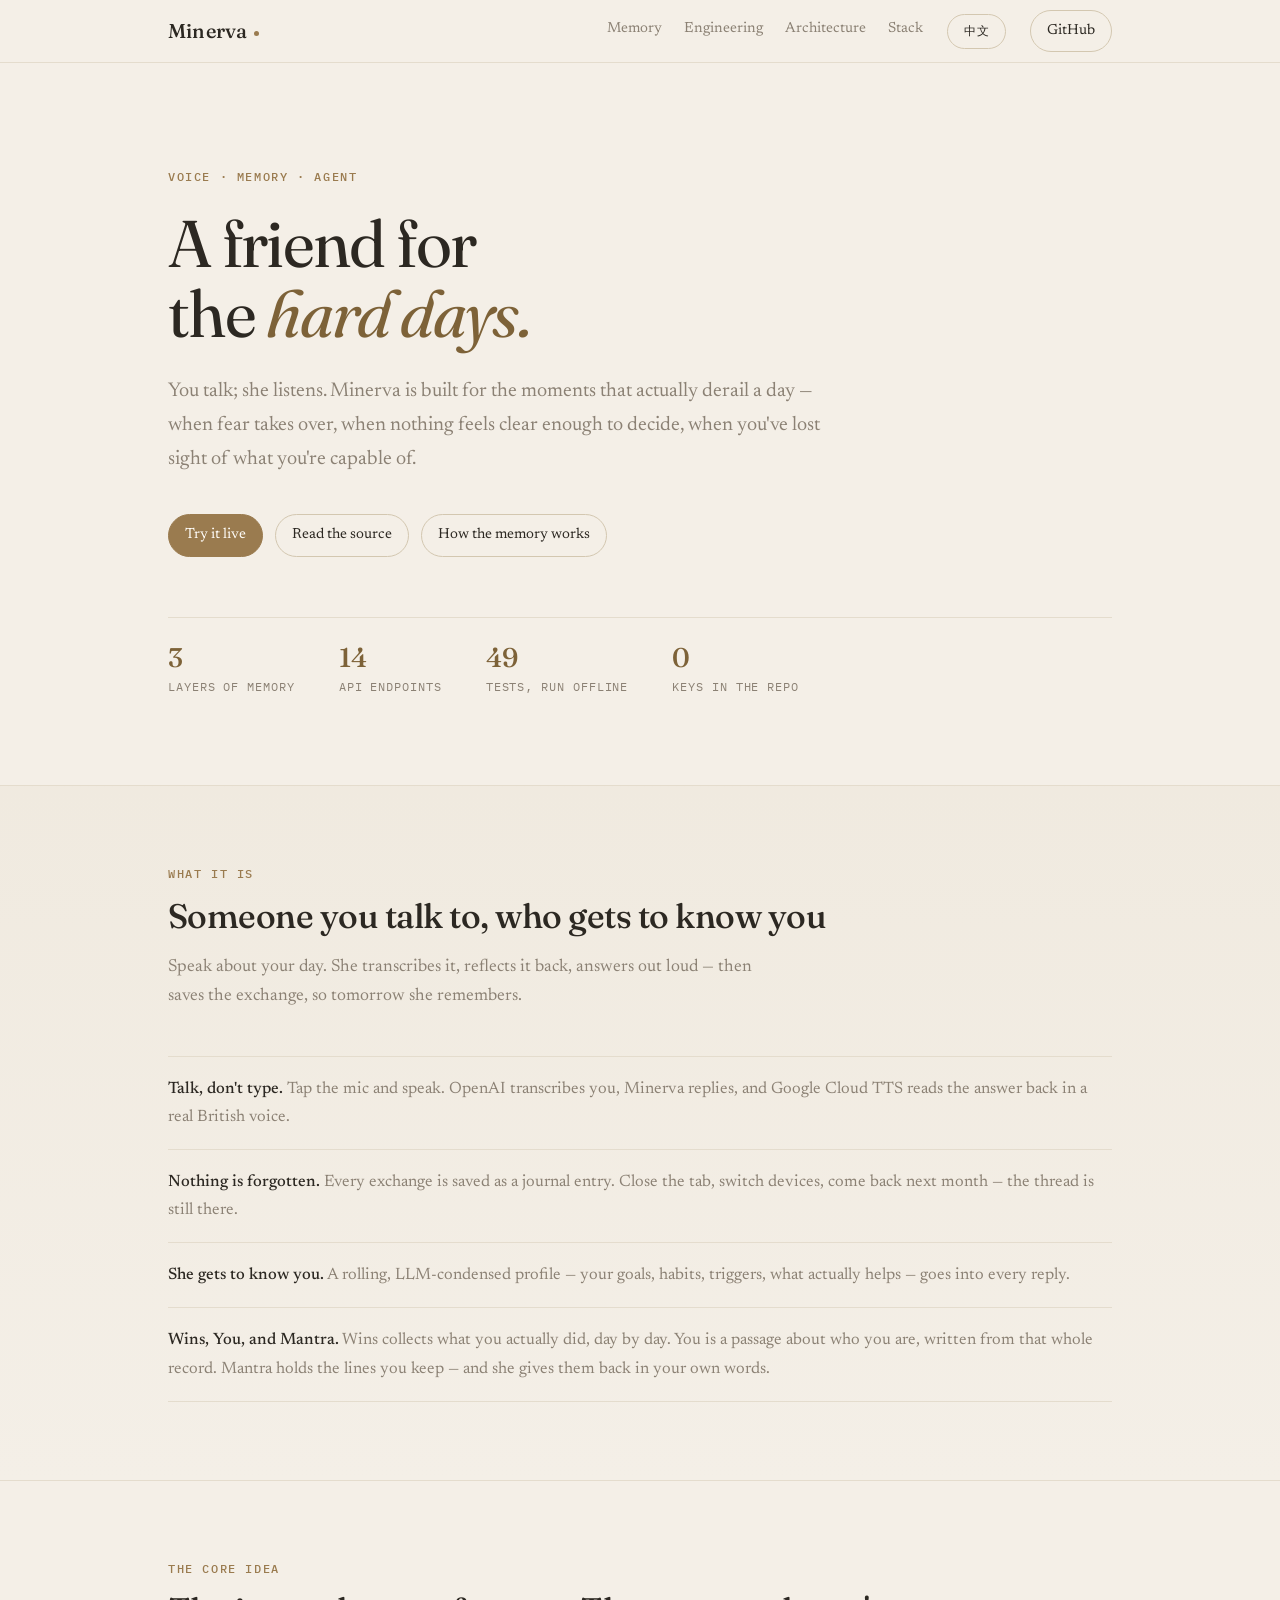
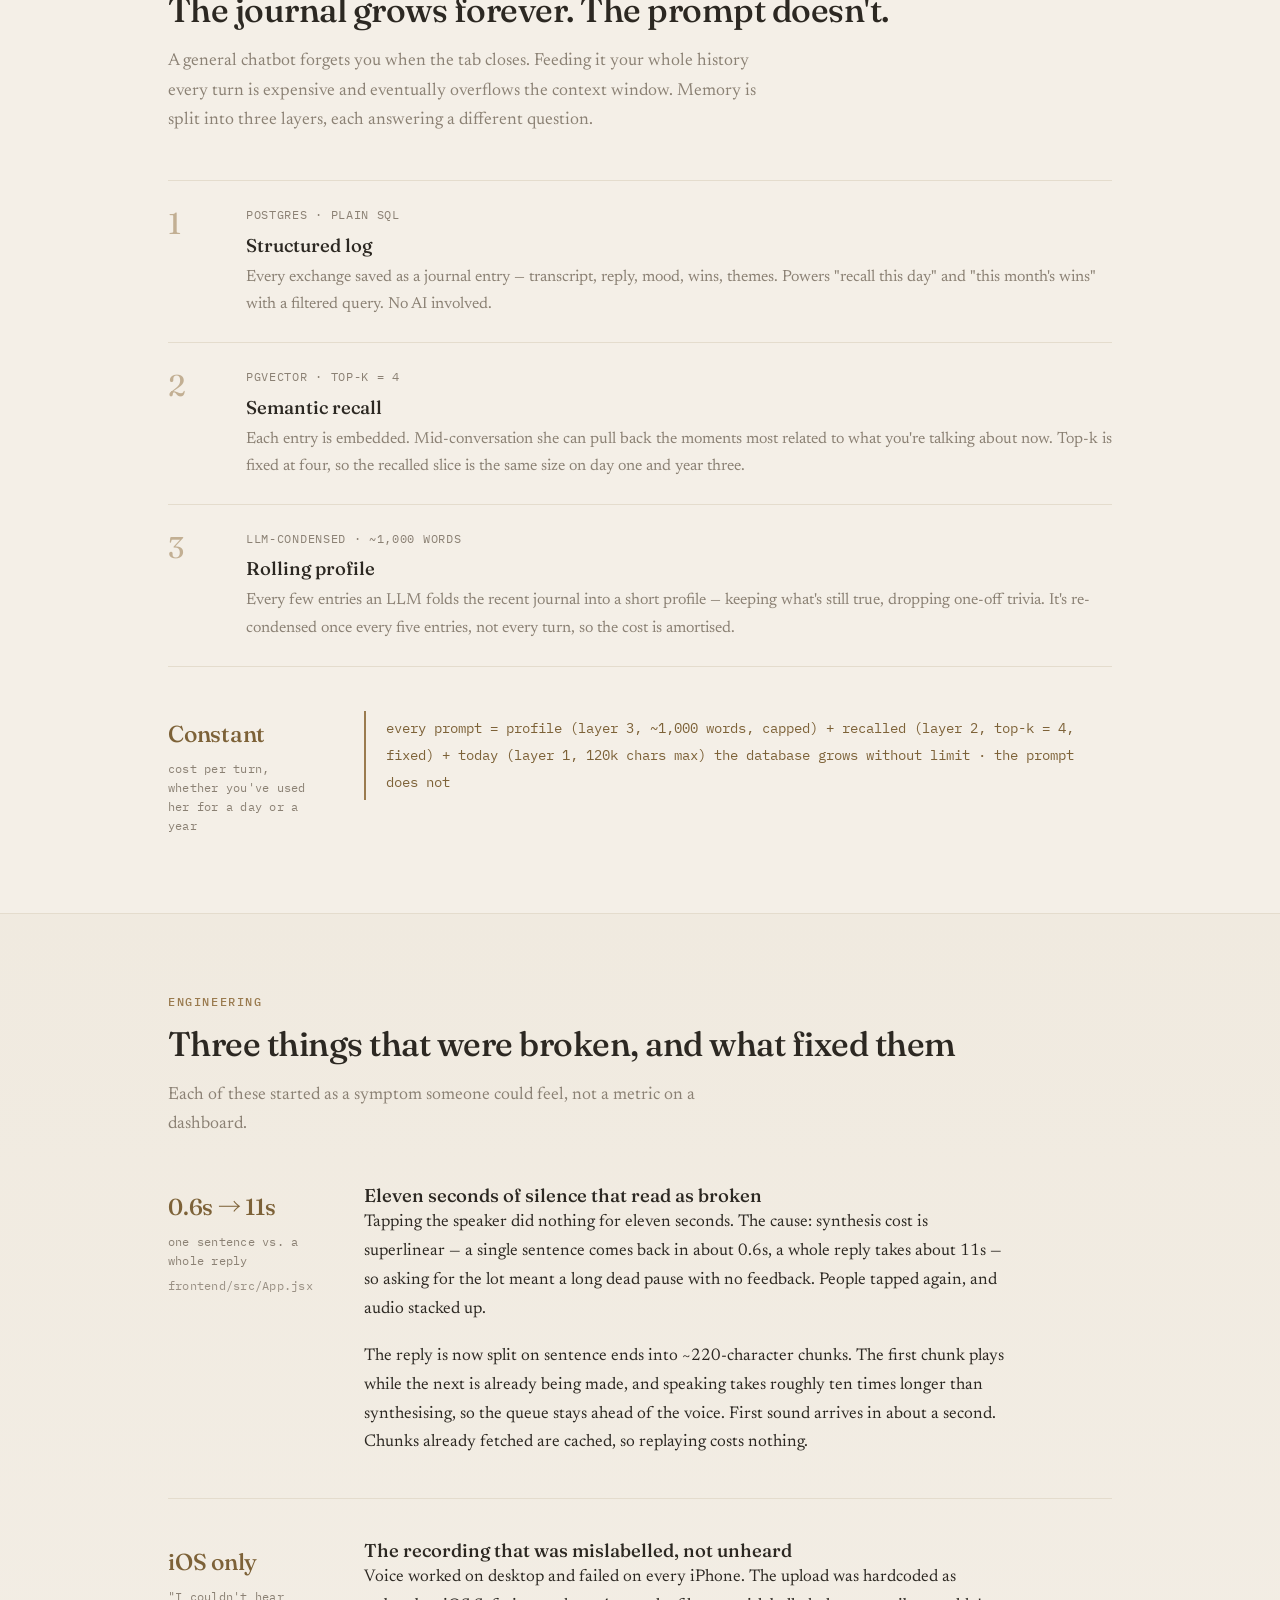
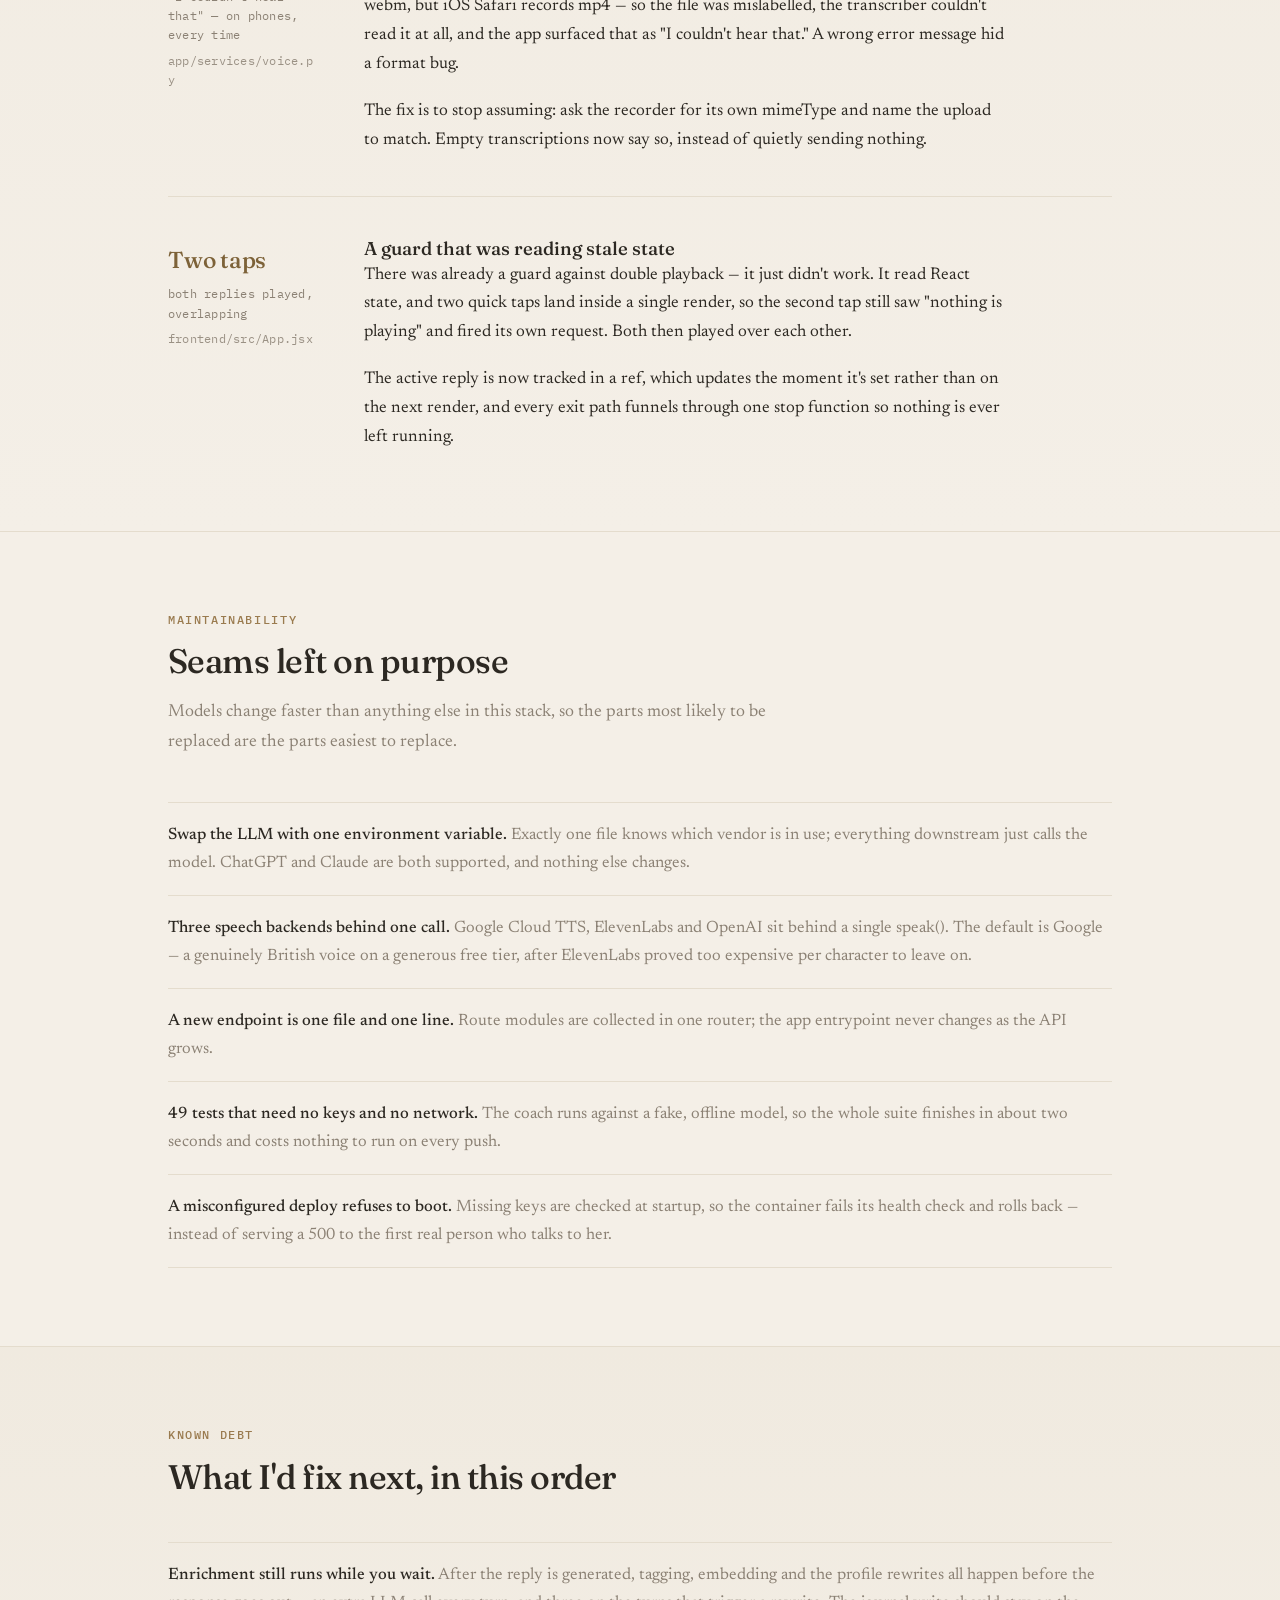
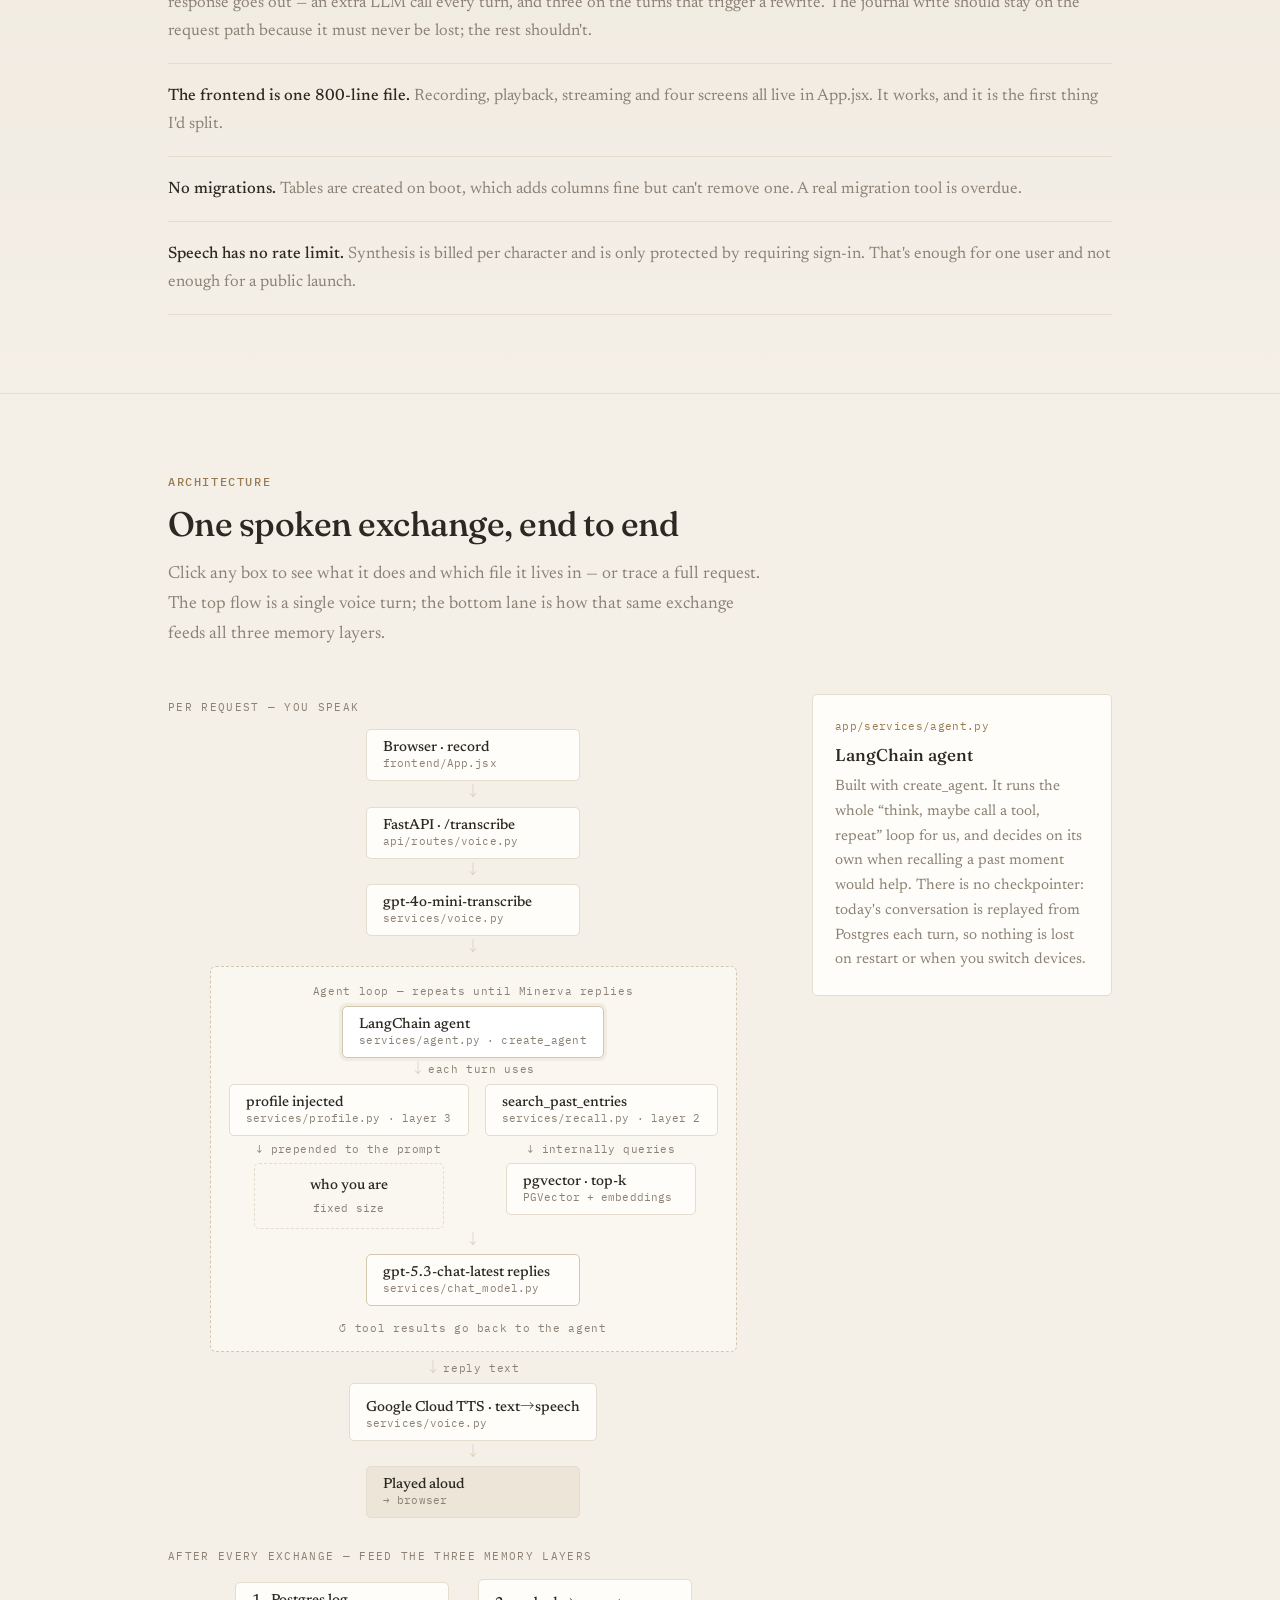
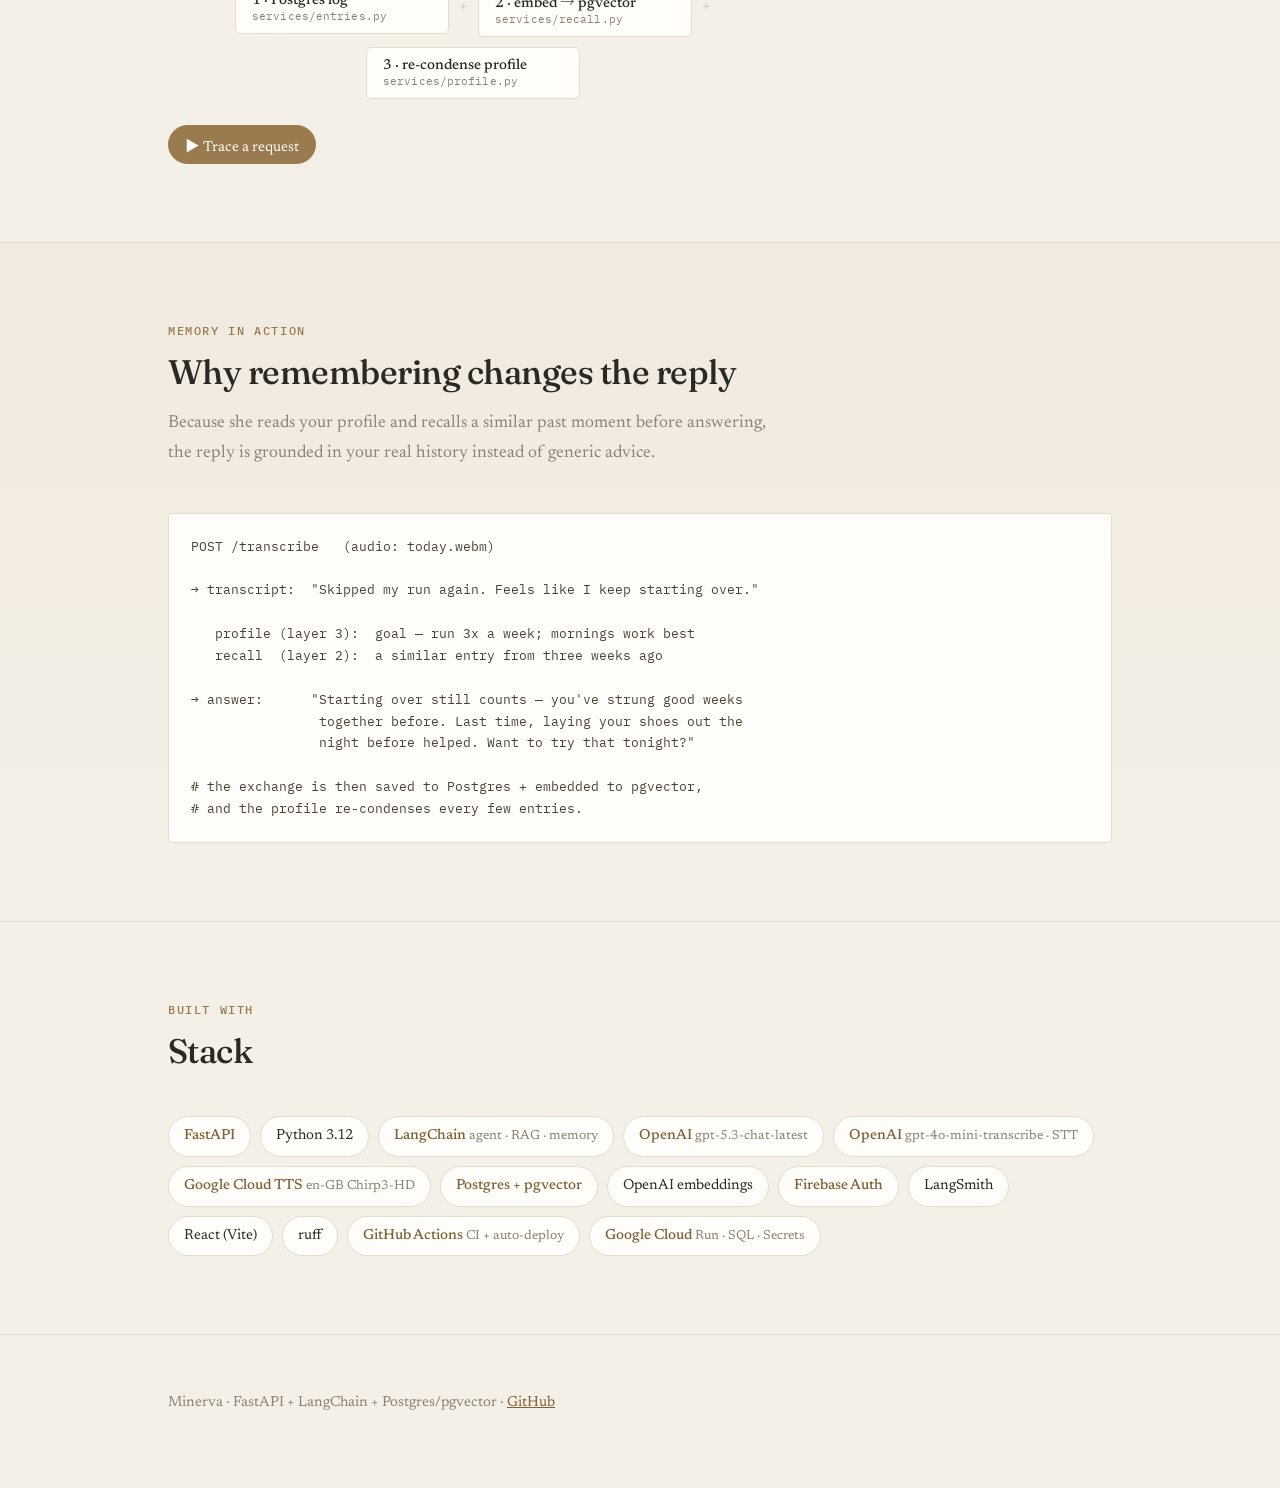
==== commit a0426bf7: "docs: restyle the showcase in the app's own identity Warm paper, Fraunces/Newsreader, marginal notes" ====
--- a/docs/index.html
+++ b/docs/index.html
@@ -3,243 +3,460 @@
 <head>
 <meta charset="utf-8">
 <meta name="viewport" content="width=device-width, initial-scale=1">
-<title>Minerva</title>
-<meta name="description" content="A voice AI friend with three layers of memory — she listens, remembers, and gets to know you over time. Built on FastAPI, LangChain, and OpenAI.">
+<title>Minerva — a voice AI friend who remembers</title>
+<meta name="description" content="A voice AI friend with three layers of memory: the journal grows forever, the prompt stays a fixed size. Built on FastAPI, LangChain, Postgres + pgvector.">
 <link rel="icon" href="data:image/svg+xml,<svg xmlns='http://www.w3.org/2000/svg' viewBox='0 0 100 100'><text y='.9em' font-size='90'>🌱</text></svg>">
+<link rel="preconnect" href="https://fonts.googleapis.com">
+<link rel="preconnect" href="https://fonts.gstatic.com" crossorigin>
+<link href="https://fonts.googleapis.com/css2?family=Fraunces:opsz,wght@9..144,400;9..144,500;9..144,600&family=Newsreader:opsz,wght@6..72,400;6..72,500&family=IBM+Plex+Mono:wght@400;500&family=Noto+Serif+TC:wght@400;500&display=swap" rel="stylesheet">
 <style>
-  :root{
-    --bg:#0b0e14; --panel:#11151f; --line:#1e2532; --text:#e6e9ef;
-    --muted:#8a93a6; --accent:#5eead4; --accent2:#818cf8; --mono:ui-monospace,SFMono-Regular,Menlo,monospace;
-  }
-  *{box-sizing:border-box}
-  html{scroll-behavior:smooth}
-  body{margin:0;background:var(--bg);color:var(--text);
-    font-family:-apple-system,BlinkMacSystemFont,"Segoe UI",Roboto,"Noto Sans TC",sans-serif;
-    line-height:1.65;-webkit-font-smoothing:antialiased}
-  a{color:inherit;text-decoration:none}
-  .wrap{max-width:920px;margin:0 auto;padding:0 24px}
-  /* nav */
-  nav{position:sticky;top:0;z-index:10;backdrop-filter:blur(10px);
-    background:rgba(11,14,20,.8);border-bottom:1px solid var(--line)}
-  .nav{display:flex;align-items:center;gap:20px;height:60px}
-  .brand{font-weight:700;letter-spacing:.02em}
-  .brand span{color:var(--accent)}
-  .nav .links{display:flex;gap:18px;margin-left:auto;font-size:14px;color:var(--muted)}
-  .nav .links a:hover{color:var(--text)}
-  .btn{border:1px solid var(--line);padding:7px 14px;border-radius:8px;font-size:13px;color:var(--text)}
-  .btn:hover{border-color:var(--accent)}
-  .btn.primary{background:var(--accent);color:#04211c;border-color:var(--accent);font-weight:600}
-  .langtoggle{cursor:pointer;font-size:13px;color:var(--muted);border:1px solid var(--line);
-    padding:6px 10px;border-radius:8px}
-  .langtoggle:hover{color:var(--text)}
-  @media(max-width:760px){.nav .links{display:none}}
-  /* hero */
-  header{padding:96px 0 64px;border-bottom:1px solid var(--line)}
-  .kicker{font-family:var(--mono);font-size:13px;color:var(--accent);letter-spacing:.08em;text-transform:uppercase}
-  h1{font-size:clamp(34px,6vw,56px);line-height:1.1;margin:16px 0 20px;letter-spacing:-.02em}
-  h1 em{font-style:normal;color:var(--accent)}
-  .lede{font-size:19px;color:var(--muted);max-width:640px}
-  .cta{display:flex;gap:12px;margin-top:32px;flex-wrap:wrap}
-  .metrics{display:flex;gap:14px;margin-top:44px;flex-wrap:wrap}
-  .metric{border:1px solid var(--line);background:var(--panel);border-radius:12px;padding:14px 18px;min-width:150px}
-  .metric b{display:block;font-size:22px;color:var(--accent)}
-  .metric span{font-size:13px;color:var(--muted)}
-  /* sections */
-  section{padding:64px 0;border-bottom:1px solid var(--line)}
-  .sec-h{font-family:var(--mono);font-size:13px;color:var(--muted);letter-spacing:.1em;text-transform:uppercase;margin-bottom:8px}
-  h2{font-size:28px;margin:0 0 14px;letter-spacing:-.01em}
-  .grid{display:grid;grid-template-columns:1fr 1fr;gap:18px;margin-top:28px}
-  @media(max-width:760px){.grid{grid-template-columns:1fr}}
-  .card{border:1px solid var(--line);background:var(--panel);border-radius:14px;padding:22px}
-  .card .n{font-family:var(--mono);color:var(--accent2);font-size:13px}
-  .card h3{margin:8px 0 8px;font-size:18px}
-  .card p{margin:0;color:var(--muted);font-size:15px}
-  code,pre{font-family:var(--mono)}
-  pre{background:var(--panel);border:1px solid var(--line);border-radius:12px;padding:18px;
-    overflow-x:auto;font-size:13px;color:#cdd3df;line-height:1.6}
-  .flow{color:var(--muted);font-size:13.5px}
-  .stack{display:flex;flex-wrap:wrap;gap:10px;margin-top:20px}
-  .chip{border:1px solid var(--line);background:var(--panel);border-radius:999px;padding:7px 14px;font-size:14px}
-  .chip b{color:var(--accent)}
-  ul.clean{list-style:none;padding:0;margin:20px 0 0}
-  ul.clean li{padding:12px 0;border-top:1px solid var(--line);color:var(--muted)}
-  ul.clean li b{color:var(--text)}
-  footer{padding:40px 0 64px;color:var(--muted);font-size:14px}
-  /* architecture diagram */
-  .archwrap{display:grid;grid-template-columns:1fr 290px;gap:26px;margin-top:28px}
-  @media(max-width:760px){.archwrap{grid-template-columns:1fr}}
-  .diagram{display:flex;flex-direction:column;align-items:center;gap:6px}
-  .lane-h{font-family:var(--mono);font-size:12px;letter-spacing:.08em;text-transform:uppercase;
-    color:var(--muted);align-self:flex-start;margin:6px 0}
-  .node{appearance:none;font-family:inherit;text-align:center;cursor:pointer;color:var(--text);
-    background:var(--panel);border:1px solid var(--line);border-radius:12px;padding:11px 16px;
-    min-width:220px;display:flex;flex-direction:column;gap:2px;
-    transition:border-color .2s,box-shadow .2s,transform .1s}
-  .node b{font-size:15px}
-  .node small{font-family:var(--mono);font-size:11.5px;color:var(--muted)}
-  .node:hover{border-color:var(--accent)}
-  .node.active{border-color:var(--accent);box-shadow:0 0 0 1px var(--accent),0 0 22px rgba(94,234,212,.22);transform:translateY(-1px)}
-  .node.hot small{color:var(--accent2)}
-  .node.done{border-color:rgba(94,234,212,.5)}
-  .node.ghost{min-width:0;padding:8px 12px;background:transparent;cursor:default}
-  .node.ghost b{font-size:13px;font-weight:600}
-  .v{color:var(--muted);font-size:13px;font-family:var(--mono)}
-  .arr{color:var(--muted)}
-  .row3{display:flex;gap:10px;align-items:center;flex-wrap:wrap;justify-content:center}
-  .row2{display:flex;gap:22px;flex-wrap:wrap;justify-content:center;align-items:flex-start}
-  .branch{display:flex;flex-direction:column;align-items:center;gap:6px}
-  /* nested "shell wraps internals" box: a tool's outer interface containing
-     what it actually does inside — one box inside another, not two peers */
-  .toolbox{width:236px;border:1.5px solid var(--line);border-radius:16px;
-    padding:12px 12px 14px;display:flex;flex-direction:column;align-items:center;gap:2px;
-    background:rgba(255,255,255,.014)}
-  .toolbox .outer{width:100%;border:none;background:transparent;padding:2px 4px 6px;text-align:center}
-  .toolbox .outer b{font-size:14.5px}
-  .toolbox .connector{display:flex;align-items:center;gap:5px;font-family:var(--mono);
-    font-size:10.5px;color:var(--muted);margin:1px 0 3px}
-  .toolbox .inner{width:90%;padding:9px 12px;background:var(--bg)}
-  .loopbox{border:1px dashed var(--line);border-radius:16px;padding:16px 16px 12px;margin:4px 0;width:100%;
-    max-width:560px;display:flex;flex-direction:column;align-items:center;gap:6px}
-  .looplabel{font-family:var(--mono);font-size:11.5px;letter-spacing:.05em;color:var(--accent2)}
-  .loopback{font-family:var(--mono);font-size:11.5px;color:var(--muted);margin-top:8px}
-  .detail{border:1px solid var(--line);background:var(--panel);border-radius:14px;padding:20px;
-    align-self:start;position:sticky;top:76px}
-  .detail .dt-file{font-family:var(--mono);font-size:12px;color:var(--accent);margin-bottom:8px;word-break:break-all}
-  .detail h3{margin:0 0 8px;font-size:17px}
-  .detail p{margin:0;color:var(--muted);font-size:14.5px}
-  .hide{display:none!important}
+/* ------------------------------------------------------------------ *
+ * Minerva — showcase. Same warm-paper identity as the app itself:
+ * the page should look like it was made by the product, not about it.
+ * Single light theme on purpose — the app commits to one too.
+ * ------------------------------------------------------------------ */
+:root{
+  --paper:#f4efe7;        /* warm paper ground */
+  --surface:#fffdf9;      /* raised panels */
+  --surface-2:#ece5d8;    /* subtle fills */
+  --line:#e4dccd;         /* hairline */
+  --line-strong:#d3c7b0;
+  --ink:#2c2822;          /* warm ink */
+  --muted:#8b8174;        /* warm secondary, biased toward the gold */
+  --gold:#9a7b4f;         /* antique gold */
+  --gold-deep:#7d6238;
+  --gold-soft:rgba(154,123,79,.09);
+
+  --serif:"Newsreader",Georgia,"Noto Serif TC",serif;
+  --display:"Fraunces",Georgia,"Noto Serif TC",serif;
+  --mono:"IBM Plex Mono",ui-monospace,SFMono-Regular,Menlo,monospace;
+
+  color-scheme:light;
+}
+*{box-sizing:border-box}
+html{scroll-behavior:smooth}
+body{
+  margin:0;background:var(--paper);color:var(--ink);
+  font-family:var(--serif);font-size:17px;line-height:1.7;
+  -webkit-font-smoothing:antialiased;text-rendering:optimizeLegibility;
+}
+a{color:inherit}
+:focus-visible{outline:2px solid var(--gold);outline-offset:3px;border-radius:2px}
+@media (prefers-reduced-motion:reduce){
+  html{scroll-behavior:auto}
+  *{transition:none!important;animation:none!important}
+}
+
+/* --- shared rhythm ------------------------------------------------ */
+.wrap{max-width:1000px;margin:0 auto;padding:0 28px}
+.eyebrow{
+  font-family:var(--mono);font-size:11.5px;font-weight:500;
+  letter-spacing:.14em;text-transform:uppercase;color:var(--gold);
+}
+.lede{font-size:19px;color:var(--muted);max-width:60ch;margin:0}
+.prose{max-width:64ch}
+.prose p{margin:0 0 18px}
+.prose p:last-child{margin-bottom:0}
+
+h1,h2,h3{font-family:var(--display);font-weight:500;text-wrap:balance;margin:0}
+h1{font-size:clamp(40px,6.4vw,66px);line-height:1.06;letter-spacing:-.025em;font-weight:400}
+h2{font-size:clamp(27px,3.4vw,34px);line-height:1.2;letter-spacing:-.015em}
+h3{font-size:18.5px;line-height:1.35}
+em.hl{font-style:italic;color:var(--gold-deep)}
+
+/* --- top bar ------------------------------------------------------ */
+.topbar{
+  position:sticky;top:0;z-index:20;
+  background:rgba(244,239,231,.86);backdrop-filter:blur(12px);
+  border-bottom:1px solid var(--line);
+}
+.topbar .row{display:flex;align-items:center;gap:24px;height:62px}
+.mark{font-family:var(--display);font-size:20px;font-weight:500;letter-spacing:.01em;text-decoration:none}
+.mark::after{content:"";display:inline-block;width:5px;height:5px;margin-left:7px;
+  border-radius:50%;background:var(--gold);vertical-align:middle}
+.navlinks{display:flex;gap:22px;margin-left:auto;font-size:14.5px;color:var(--muted)}
+.navlinks a{text-decoration:none;padding-bottom:2px;border-bottom:1px solid transparent;transition:color .2s,border-color .2s}
+.navlinks a:hover{color:var(--ink);border-bottom-color:var(--gold)}
+@media(max-width:860px){.navlinks{display:none}}
+
+.btn{
+  font-family:var(--serif);font-size:14.5px;text-decoration:none;cursor:pointer;
+  border:1px solid var(--line-strong);background:transparent;color:var(--ink);
+  padding:8px 16px;border-radius:999px;transition:border-color .2s,background .2s,color .2s;
+  white-space:nowrap;
+}
+.btn:hover{border-color:var(--gold);background:var(--gold-soft)}
+.btn.solid{background:var(--gold);border-color:var(--gold);color:#fffdf9}
+.btn.solid:hover{background:var(--gold-deep);border-color:var(--gold-deep)}
+.topbar .btn{margin-left:0}
+.langbtn{font-family:var(--mono);font-size:12px;letter-spacing:.04em}
+
+/* --- hero --------------------------------------------------------- */
+.hero{padding:104px 0 76px}
+.hero .eyebrow{display:block;margin-bottom:22px}
+.hero h1{max-width:15ch}
+.hero .lede{margin-top:26px;font-size:20px}
+.hero .cta{display:flex;gap:12px;margin-top:38px;flex-wrap:wrap}
+
+/* The standing numbers, set as a ruled strip rather than a row of cards. */
+.facts{
+  display:flex;flex-wrap:wrap;gap:0 44px;margin-top:60px;
+  border-top:1px solid var(--line);padding-top:18px;
+}
+.fact{padding:6px 0}
+.fact b{
+  display:block;font-family:var(--display);font-size:27px;font-weight:500;
+  color:var(--gold-deep);font-variant-numeric:tabular-nums;line-height:1.2;
+}
+.fact span{font-family:var(--mono);font-size:11.5px;letter-spacing:.08em;
+  text-transform:uppercase;color:var(--muted)}
+
+/* --- sections ----------------------------------------------------- */
+.band{padding:78px 0;border-top:1px solid var(--line)}
+.band.tint{background:linear-gradient(180deg,rgba(236,229,216,.5),rgba(236,229,216,0))}
+.band-head{margin-bottom:44px}
+.band-head .eyebrow{display:block;margin-bottom:12px}
+.band-head .lede{margin-top:16px;font-size:17.5px}
+
+/* The spread: a live margin beside the reading column. This is the page's
+   one structural idea — notes, file paths and numbers sit in the margin,
+   the way they would in an annotated notebook. */
+.spread{display:grid;grid-template-columns:152px minmax(0,1fr);gap:0 44px}
+.spread + .spread{margin-top:40px;padding-top:40px;border-top:1px solid var(--line)}
+.note{
+  font-family:var(--mono);font-size:12px;line-height:1.6;color:var(--muted);
+  letter-spacing:.02em;padding-top:5px;
+}
+.note .big{
+  display:block;font-family:var(--display);font-size:23px;font-weight:500;
+  letter-spacing:-.01em;color:var(--gold-deep);margin-bottom:6px;
+  font-variant-numeric:tabular-nums;
+}
+.note .file{display:block;word-break:break-all;color:var(--muted);opacity:.85;margin-top:6px}
+@media(max-width:760px){
+  .spread{grid-template-columns:1fr;gap:12px}
+  .note{padding-top:0;order:-1}
+  .note .big{font-size:20px;margin-bottom:2px}
+}
+
+/* Layered list — used where the content really is a stack, so the
+   numbering carries meaning rather than decoration. */
+.layers{list-style:none;padding:0;margin:0;counter-reset:layer}
+.layers li{
+  counter-increment:layer;display:grid;grid-template-columns:52px minmax(0,1fr);
+  gap:0 26px;padding:24px 0;border-top:1px solid var(--line);
+}
+.layers li:last-child{border-bottom:1px solid var(--line)}
+.layers li::before{
+  content:counter(layer);font-family:var(--display);font-size:30px;font-weight:400;
+  color:var(--gold);opacity:.55;line-height:1;padding-top:4px;
+}
+.layers h3{margin-bottom:5px}
+.layers .where{font-family:var(--mono);font-size:11.5px;letter-spacing:.06em;
+  text-transform:uppercase;color:var(--muted);display:block;margin-bottom:9px}
+.layers p{margin:0;color:var(--muted);font-size:16px}
+
+/* Plain ruled list, no cards. */
+.ruled{list-style:none;padding:0;margin:0}
+.ruled li{padding:18px 0;border-top:1px solid var(--line);color:var(--muted);font-size:16.5px}
+.ruled li:last-child{border-bottom:1px solid var(--line)}
+.ruled b{color:var(--ink);font-weight:500}
+
+pre{
+  font-family:var(--mono);font-size:12.5px;line-height:1.75;color:#4a4237;
+  background:var(--surface);border:1px solid var(--line);border-radius:4px;
+  padding:22px;overflow-x:auto;margin:0;
+}
+.equation{
+  font-family:var(--mono);font-size:13.5px;line-height:2;color:var(--gold-deep);
+  border-left:2px solid var(--gold);padding:4px 0 4px 20px;margin:0;
+  overflow-x:auto;
+}
+
+/* --- architecture diagram ----------------------------------------- */
+.archwrap{display:grid;grid-template-columns:minmax(0,1fr) 300px;gap:34px;align-items:start}
+@media(max-width:860px){.archwrap{grid-template-columns:1fr}}
+.diagram{display:flex;flex-direction:column;align-items:center;gap:5px}
+.lane{
+  font-family:var(--mono);font-size:11px;letter-spacing:.12em;text-transform:uppercase;
+  color:var(--muted);align-self:flex-start;margin:4px 0 8px;
+}
+.node{
+  appearance:none;font-family:var(--serif);text-align:center;cursor:pointer;color:var(--ink);
+  background:var(--surface);border:1px solid var(--line);border-radius:5px;
+  padding:10px 16px;min-width:214px;display:flex;flex-direction:column;gap:1px;
+  transition:border-color .2s,box-shadow .2s,background .2s;
+}
+.node b{font-size:14.5px;font-weight:500}
+.node small{font-family:var(--mono);font-size:10.5px;color:var(--muted);letter-spacing:.01em}
+.node:hover{border-color:var(--gold)}
+.node.active{border-color:var(--gold);box-shadow:0 0 0 3px var(--gold-soft);background:#fff}
+.node.hot{border-color:var(--line-strong)}
+.node.done{background:var(--surface-2)}
+.node.ghost{cursor:default;border-style:dashed;background:transparent}
+.node.inner{min-width:190px;font-size:13px}
+.v{color:var(--line-strong);font-size:14px;line-height:1.1}
+.v span{font-family:var(--mono);font-size:10.5px;color:var(--muted);letter-spacing:.06em}
+.loopbox{
+  border:1px dashed var(--line-strong);border-radius:6px;padding:16px 18px 13px;
+  display:flex;flex-direction:column;align-items:center;gap:5px;margin:5px 0;
+  background:rgba(255,253,249,.5);
+}
+.looplabel,.loopback{font-family:var(--mono);font-size:10.5px;letter-spacing:.06em;color:var(--muted)}
+.loopback{margin-top:9px}
+.row2{display:flex;gap:16px;flex-wrap:wrap;justify-content:center}
+.row3{display:flex;gap:10px;align-items:center;flex-wrap:wrap;justify-content:center}
+.toolbox{display:flex;flex-direction:column;align-items:center;gap:5px}
+.connector{font-family:var(--mono);font-size:10.5px;color:var(--muted);letter-spacing:.04em}
+.arr{color:var(--line-strong)}
+.detail{
+  position:sticky;top:82px;background:var(--surface);border:1px solid var(--line);
+  border-radius:5px;padding:22px;
+}
+.detail .dt-file{font-family:var(--mono);font-size:11px;color:var(--gold);
+  letter-spacing:.03em;word-break:break-all}
+.detail h3{margin:9px 0 8px;font-size:17px}
+.detail p{margin:0;color:var(--muted);font-size:15px;line-height:1.65}
+
+/* --- stack -------------------------------------------------------- */
+.chips{display:flex;flex-wrap:wrap;gap:9px}
+.chip{
+  border:1px solid var(--line);background:var(--surface);border-radius:999px;
+  padding:7px 15px;font-size:14.5px;
+}
+.chip b{font-weight:500;color:var(--gold-deep)}
+.chip span{color:var(--muted);font-size:13px}
+
+footer{padding:56px 0 72px;border-top:1px solid var(--line);color:var(--muted);font-size:14.5px}
+footer a{color:var(--gold-deep)}
 </style>
 </head>
 <body>
-<nav><div class="wrap nav">
-  <div class="brand">Minerva</div>
-  <div class="links">
-    <a href="#overview" data-en="Overview" data-zh="總覽"></a>
+
+<div class="topbar"><div class="wrap"><div class="row">
+  <a class="mark" href="#top">Minerva</a>
+  <nav class="navlinks">
     <a href="#memory" data-en="Memory" data-zh="記憶"></a>
+    <a href="#engineering" data-en="Engineering" data-zh="工程"></a>
     <a href="#architecture" data-en="Architecture" data-zh="架構"></a>
     <a href="#stack" data-en="Stack" data-zh="技術"></a>
-  </div>
-  <span class="langtoggle" id="langBtn">中文</span>
-  <a class="btn" id="ghBtn" href="https://github.com/srichsun/Minerva" target="_blank" rel="noopener">GitHub</a>
-</div></nav>
-
-<header><div class="wrap">
-  <div class="kicker" data-en="Voice · Memory · Agent" data-zh="語音 · 記憶 · Agent"></div>
-  <h1 data-en="A friend for the<br><em>hard days.</em>" data-zh="難熬的時候，<br><em>有人在。</em>"></h1>
-  <p class="lede" data-en="A voice AI friend for the moments that derail a day — when fear takes over, when nothing feels clear enough to decide, when you've forgotten what you're capable of. She steadies you, helps you think it through, and remembers everything you've already come through." data-zh="一個陪你度過難熬時刻的語音 AI 朋友 —— 恐懼上來的時候、混沌到無法做決定的時候、忘記自己有多少能耐的時候。她穩住你、陪你把事情想清楚，並且記得你已經走過的每一段。"></p>
+  </nav>
+  <button class="btn langbtn" id="langBtn" type="button">中文</button>
+  <a class="btn" href="https://github.com/srichsun/Minerva" target="_blank" rel="noopener">GitHub</a>
+</div></div></div>
+
+<header class="hero" id="top"><div class="wrap">
+  <span class="eyebrow" data-en="Voice · Memory · Agent" data-zh="語音 · 記憶 · Agent"></span>
+  <h1 data-en="A friend for the <em class='hl'>hard days.</em>" data-zh="難熬的時候，<em class='hl'>有人在。</em>"></h1>
+  <p class="lede" data-en="You talk; she listens. Minerva is built for the moments that actually derail a day — when fear takes over, when nothing feels clear enough to decide, when you've lost sight of what you're capable of." data-zh="你講，她聽。Minerva 是為那些真的會毀掉一天的時刻做的 —— 恐懼上來的時候、混沌到無法決定的時候、忘記自己有多少能耐的時候。"></p>
   <div class="cta">
-    <a class="btn primary" href="https://daily-coach-592904365774.asia-east1.run.app/" target="_blank" rel="noopener" data-en="Try it live" data-zh="線上試用"></a>
-    <a class="btn" href="https://github.com/srichsun/Minerva" target="_blank" rel="noopener" data-en="View source" data-zh="看原始碼"></a>
+    <a class="btn solid" href="https://daily-coach-592904365774.asia-east1.run.app/" target="_blank" rel="noopener" data-en="Try it live" data-zh="線上試用"></a>
+    <a class="btn" href="https://github.com/srichsun/Minerva" target="_blank" rel="noopener" data-en="Read the source" data-zh="看原始碼"></a>
     <a class="btn" href="#memory" data-en="How the memory works" data-zh="記憶怎麼運作"></a>
   </div>
-  <div class="metrics">
-    <div class="metric"><b>3</b><span data-en="layers of memory" data-zh="層記憶"></span></div>
-    <div class="metric"><b>15</b><span data-en="API endpoints" data-zh="API endpoint"></span></div>
-    <div class="metric"><b>0</b><span data-en="keys in the repo" data-zh="key 進 repo"></span></div>
+  <div class="facts">
+    <div class="fact"><b>3</b><span data-en="layers of memory" data-zh="層記憶"></span></div>
+    <div class="fact"><b>14</b><span data-en="API endpoints" data-zh="API endpoint"></span></div>
+    <div class="fact"><b>49</b><span data-en="tests, run offline" data-zh="個測試，離線跑"></span></div>
+    <div class="fact"><b>0</b><span data-en="keys in the repo" data-zh="把 key 進 repo"></span></div>
   </div>
 </div></header>
 
-<section id="overview"><div class="wrap">
-  <div class="sec-h" data-en="What it does" data-zh="它在做什麼"></div>
-  <h2 data-en="Someone you talk to, who gets to know you" data-zh="一個你用講的、而且會越來越懂你的朋友"></h2>
-  <p class="lede" style="font-size:16px" data-en="Speak about your day. It transcribes what you said, reflects it back, and answers out loud — then saves the exchange so tomorrow it remembers. Over time it learns your goals, habits, and what helps you." data-zh="用講的聊聊你的一天。它把你說的轉成文字、反映回來、再用聲音回答 —— 然後把這次對話存下來，明天就記得。久了它會學到你的目標、習慣，還有什麼對你有用。"></p>
-  <div class="grid">
-    <div class="card"><div class="n">01</div>
-      <h3 data-en="Talk, don't type" data-zh="用講的，不用打字"></h3>
-      <p data-en="Tap the mic and speak. OpenAI transcribes you, Minerva replies, and Google Cloud TTS reads the answer back in a real British voice." data-zh="點麥克風開口說。OpenAI 幫你轉錄，Minerva 回覆，Google Cloud TTS 再用真正的英國腔把答案唸回來。"></p></div>
-    <div class="card"><div class="n">02</div>
-      <h3 data-en="It remembers" data-zh="它會記得"></h3>
-      <p data-en="Every exchange is saved as a journal entry. Nothing is forgotten when you close the tab — the whole point a stateless chatbot can't manage." data-zh="每次對話都存成一筆日誌。關掉分頁不會被忘記 —— 這正是無狀態聊天機器人做不到的關鍵。"></p></div>
-    <div class="card"><div class="n">03</div>
-      <h3 data-en="Gets to know you" data-zh="越來越懂你"></h3>
-      <p data-en="A rolling, LLM-condensed profile — your goals, habits, triggers, what helps — is injected into every reply, so Minerva always talks with a fresh sense of who you are." data-zh="一份滾動、由 LLM 濃縮的 profile（目標、習慣、地雷、什麼有用）注入每次回覆，讓Minerva總是帶著對你最新的理解說話。"></p></div>
-    <div class="card"><div class="n">04</div>
-      <h3 data-en="Wins, You, and Mantra" data-zh="Wins、You、Mantra"></h3>
-      <p data-en="Wins collects what you actually did, day by day. You is a passage about who you are, written from that whole record. Mantra holds the lines you keep — and she uses your own words back at you." data-zh="Wins 累積你每天真的做了什麼。You 是從那整份紀錄寫出來的一段「你是怎樣的人」。Mantra 收著你留下的句子 —— 她會用你自己的話回敬你。"></p></div>
-  </div>
-</div></section>
-
-<section id="memory"><div class="wrap">
-  <div class="sec-h" data-en="The core idea" data-zh="核心概念"></div>
-  <h2 data-en="Three layers of memory" data-zh="三層記憶"></h2>
-  <p class="lede" style="font-size:16px" data-en="A general chatbot forgets you when the tab closes; feeding it your whole history every turn is expensive and eventually overflows the context window. Minerva splits memory into three layers, each answering a different question — so the journal can grow forever while the prompt stays bounded." data-zh="一般聊天機器人在你關掉分頁時就把你忘了；每一輪都塞整段歷史又貴、最後還會撐爆 context。Minerva 把記憶拆成三層，每層回答不同的問題 —— 所以日誌能無限長，prompt 卻維持有上限。"></p>
-  <div class="grid">
-    <div class="card"><div class="n" data-en="Layer 1 · Postgres SQL" data-zh="第 1 層 · Postgres SQL"></div>
-      <h3 data-en="Structured log" data-zh="結構化日誌"></h3>
-      <p data-en="Every exchange saved as a journal entry — transcript, reply, mood, wins, themes. Powers &quot;recall this day&quot; and &quot;this month's wins&quot; with plain SQL. No AI." data-zh="每次對話存成一筆日誌 —— 逐字稿、回覆、心情、成就、主題。用純 SQL 就能做「回顧這天」「這個月的成就」。不用 AI。"></p></div>
-    <div class="card"><div class="n" data-en="Layer 2 · pgvector" data-zh="第 2 層 · pgvector"></div>
-      <h3 data-en="Semantic recall" data-zh="語意回想"></h3>
-      <p data-en="Each entry is embedded. A search_past_entries tool pulls back the top-k most relevant past moments for the current topic — the &quot;understands you right now&quot; layer." data-zh="每筆紀錄都被 embed。search_past_entries 工具依現在的主題拉回最相關的 top-k 個過去片刻 —— 「當下懂你」那一層。"></p></div>
-    <div class="card"><div class="n" data-en="Layer 3 · LLM-condensed" data-zh="第 3 層 · LLM 濃縮"></div>
-      <h3 data-en="Rolling profile" data-zh="滾動 profile"></h3>
-      <p data-en="An LLM periodically condenses the journal into a short, fixed-size profile, injected into every conversation. This is what a stateless chatbot cannot do." data-zh="LLM 定期把日誌濃縮成一份簡短、固定大小的 profile，注入每次對話。這正是無狀態聊天機器人做不到的事。"></p></div>
-    <div class="card"><div class="n" data-en="The result" data-zh="結果"></div>
-      <h3 data-en="A bounded prompt, forever" data-zh="永遠有上限的 prompt"></h3>
-      <p data-en="Every prompt = profile + relevant recalled past + today's context. The database grows without limit; the prompt does not — so cost and context never blow up." data-zh="每次 prompt = profile + 相關的回想 + 今天的脈絡。資料庫無限成長，prompt 不會 —— 所以成本和 context 永遠不會爆。"></p></div>
-  </div>
-<pre style="margin-top:26px" data-en="every prompt  =  profile (layer 3)
-              +  relevant recalled past (layer 2)
-              +  today's context
-
-# journal in Postgres can grow forever — the prompt stays a fixed size." data-zh="每次 prompt  =  profile（第 3 層）
-              +  相關的回想（第 2 層）
-              +  今天的脈絡
-
-# Postgres 裡的日誌可以無限長 —— prompt 維持固定大小。"></pre>
-</div></section>
-
-<section id="architecture"><div class="wrap">
-  <div class="sec-h" data-en="Architecture" data-zh="架構"></div>
-  <h2 data-en="One spoken exchange, end to end" data-zh="一次語音對話，從頭到尾"></h2>
-  <p class="lede" style="font-size:16px" data-en="Click any box to see what it does and which file it lives in — or trace a full request. The top flow is a single voice turn; the bottom lane is how that same exchange feeds all three memory layers." data-zh="點任一方塊看它做什麼、在哪個檔案 —— 或追蹤一次完整請求。上半是一次語音對話；下半是同一次對話怎麼餵養三層記憶。"></p>
+<!-- ---------------------------------------------------------------- -->
+<section class="band tint" id="what"><div class="wrap">
+  <div class="band-head">
+    <span class="eyebrow" data-en="What it is" data-zh="它是什麼"></span>
+    <h2 data-en="Someone you talk to, who gets to know you" data-zh="一個你用講的、而且會越來越懂你的朋友"></h2>
+    <p class="lede" data-en="Speak about your day. She transcribes it, reflects it back, answers out loud — then saves the exchange, so tomorrow she remembers." data-zh="用講的聊你的一天。她轉成文字、反映回來、用聲音回答 —— 然後把這次對話存下來，明天就記得。"></p>
+  </div>
+  <ul class="ruled">
+    <li data-en="<b>Talk, don't type.</b> Tap the mic and speak. OpenAI transcribes you, Minerva replies, and Google Cloud TTS reads the answer back in a real British voice." data-zh="<b>用講的，不用打字。</b>點麥克風開口說。OpenAI 幫你轉錄，Minerva 回覆，Google Cloud TTS 再用真正的英國腔把答案唸回來。"></li>
+    <li data-en="<b>Nothing is forgotten.</b> Every exchange is saved as a journal entry. Close the tab, switch devices, come back next month — the thread is still there." data-zh="<b>什麼都不會忘。</b>每次對話都存成一筆日誌。關掉分頁、換裝置、下個月再回來 —— 那條線還在。"></li>
+    <li data-en="<b>She gets to know you.</b> A rolling, LLM-condensed profile — your goals, habits, triggers, what actually helps — goes into every reply." data-zh="<b>她會越來越懂你。</b>一份滾動、由 LLM 濃縮的 profile（目標、習慣、地雷、什麼真的有用）進到每次回覆裡。"></li>
+    <li data-en="<b>Wins, You, and Mantra.</b> Wins collects what you actually did, day by day. You is a passage about who you are, written from that whole record. Mantra holds the lines you keep — and she gives them back in your own words." data-zh="<b>Wins、You、Mantra。</b>Wins 累積你每天真的做了什麼。You 是從那整份紀錄寫出來的一段「你是怎樣的人」。Mantra 收著你留下的句子 —— 她會用你自己的話回敬你。"></li>
+  </ul>
+</div></section>
+
+<!-- ---------------------------------------------------------------- -->
+<section class="band" id="memory"><div class="wrap">
+  <div class="band-head">
+    <span class="eyebrow" data-en="The core idea" data-zh="核心概念"></span>
+    <h2 data-en="The journal grows forever. The prompt doesn't." data-zh="日誌無限長，prompt 不會。"></h2>
+    <p class="lede" data-en="A general chatbot forgets you when the tab closes. Feeding it your whole history every turn is expensive and eventually overflows the context window. Memory is split into three layers, each answering a different question." data-zh="一般聊天機器人在你關掉分頁時就忘了你。每一輪都塞整段歷史又貴、最後還會撐爆 context。這裡把記憶拆成三層，每層回答不同的問題。"></p>
+  </div>
+
+  <ul class="layers">
+    <li>
+      <div>
+        <span class="where">Postgres · plain SQL</span>
+        <h3 data-en="Structured log" data-zh="結構化日誌"></h3>
+        <p data-en="Every exchange saved as a journal entry — transcript, reply, mood, wins, themes. Powers &quot;recall this day&quot; and &quot;this month's wins&quot; with a filtered query. No AI involved." data-zh="每次對話存成一筆日誌 —— 逐字稿、回覆、心情、成就、主題。用一句過濾查詢就能做「回顧這天」「這個月的成就」。完全不用 AI。"></p>
+      </div>
+    </li>
+    <li>
+      <div>
+        <span class="where">pgvector · top-k = 4</span>
+        <h3 data-en="Semantic recall" data-zh="語意回想"></h3>
+        <p data-en="Each entry is embedded. Mid-conversation she can pull back the moments most related to what you're talking about now. Top-k is fixed at four, so the recalled slice is the same size on day one and year three." data-zh="每筆紀錄都被 embed。講到一半她可以拉回跟你現在說的最相關的片刻。top-k 固定四筆，所以第一天跟第三年，拉回來的那一片一樣大。"></p>
+      </div>
+    </li>
+    <li>
+      <div>
+        <span class="where" data-en="LLM-condensed · ~1,000 words" data-zh="LLM 濃縮 · 約 1,000 字"></span>
+        <h3 data-en="Rolling profile" data-zh="滾動 profile"></h3>
+        <p data-en="Every few entries an LLM folds the recent journal into a short profile — keeping what's still true, dropping one-off trivia. It's re-condensed once every five entries, not every turn, so the cost is amortised." data-zh="每幾筆紀錄，LLM 就把最近的日誌摺進一份簡短 profile —— 留下還成立的、丟掉一次性瑣事。每五筆才重算一次，不是每輪，所以成本是攤銷的。"></p>
+      </div>
+    </li>
+  </ul>
+
+  <div class="spread" style="margin-top:44px">
+    <div class="note">
+      <span class="big" data-en="Constant" data-zh="固定"></span>
+      <span data-en="cost per turn, whether you've used her for a day or a year" data-zh="每輪成本固定，不管你用一天還是一年"></span>
+    </div>
+    <div>
+      <p class="equation" data-en="every prompt  =  profile      (layer 3, ~1,000 words, capped)
+                +  recalled    (layer 2, top-k = 4, fixed)
+                +  today       (layer 1, 120k chars max)
+
+the database grows without limit  ·  the prompt does not" data-zh="每次 prompt  =  profile   （第 3 層，約 1,000 字，有上限）
+              +  回想     （第 2 層，top-k = 4，固定）
+              +  今天     （第 1 層，最多 12 萬字元）
+
+資料庫無限成長  ·  prompt 不會"></p>
+    </div>
+  </div>
+</div></section>
+
+<!-- ---------------------------------------------------------------- -->
+<section class="band tint" id="engineering"><div class="wrap">
+  <div class="band-head">
+    <span class="eyebrow" data-en="Engineering" data-zh="工程"></span>
+    <h2 data-en="Three things that were broken, and what fixed them" data-zh="三件壞掉的事，以及怎麼修好的"></h2>
+    <p class="lede" data-en="Each of these started as a symptom someone could feel, not a metric on a dashboard." data-zh="每一件都是從「使用者感覺得到的症狀」開始的，不是儀表板上的數字。"></p>
+  </div>
+
+  <div class="spread">
+    <div class="note">
+      <span class="big">0.6s → 11s</span>
+      <span data-en="one sentence vs. a whole reply" data-zh="一句 vs. 整篇回覆"></span>
+      <span class="file">frontend/src/App.jsx</span>
+    </div>
+    <div class="prose">
+      <h3 data-en="Eleven seconds of silence that read as broken" data-zh="十一秒的沉默，使用者以為壞了"></h3>
+      <p data-en="Tapping the speaker did nothing for eleven seconds. The cause: synthesis cost is superlinear — a single sentence comes back in about 0.6s, a whole reply takes about 11s — so asking for the lot meant a long dead pause with no feedback. People tapped again, and audio stacked up." data-zh="點下播放後，有十一秒什麼都沒發生。原因是合成成本是超線性的 —— 單句大約 0.6 秒回來，整篇要約 11 秒 —— 所以一次要整篇，就是一段沒有任何回饋的死寂。使用者會再點一次，聲音就疊起來了。"></p>
+      <p data-en="The reply is now split on sentence ends into ~220-character chunks. The first chunk plays while the next is already being made, and speaking takes roughly ten times longer than synthesising, so the queue stays ahead of the voice. First sound arrives in about a second. Chunks already fetched are cached, so replaying costs nothing." data-zh="現在回覆會按句尾切成約 220 字元一段。第一段在播的同時，下一段已經在做了 —— 唸一段的時間大約是合成的十倍，所以佇列永遠跑在聲音前面。第一聲大約 1 秒就出來。抓過的段落會快取，重播不用再付錢。"></p>
+    </div>
+  </div>
+
+  <div class="spread">
+    <div class="note">
+      <span class="big" data-en="iOS only" data-zh="只有 iOS"></span>
+      <span data-en="&quot;I couldn't hear that&quot; — on phones, every time" data-zh="手機上每次都「我聽不到」"></span>
+      <span class="file">app/services/voice.py</span>
+    </div>
+    <div class="prose">
+      <h3 data-en="The recording that was mislabelled, not unheard" data-zh="不是沒錄到，是標錯了"></h3>
+      <p data-en="Voice worked on desktop and failed on every iPhone. The upload was hardcoded as webm, but iOS Safari records mp4 — so the file was mislabelled, the transcriber couldn't read it at all, and the app surfaced that as &quot;I couldn't hear that.&quot; A wrong error message hid a format bug." data-zh="桌機正常，iPhone 每次都失敗。上傳被寫死成 webm，但 iOS Safari 錄的是 mp4 —— 檔案標錯，轉譯器根本讀不了，前端就顯示成「我聽不到」。一個錯的錯誤訊息，蓋住了一個格式 bug。"></p>
+      <p data-en="The fix is to stop assuming: ask the recorder for its own mimeType and name the upload to match. Empty transcriptions now say so, instead of quietly sending nothing." data-zh="修法是不要再假設：跟錄音器問它自己的 mimeType，上傳就照那個命名。轉出來是空的時候會明講，而不是默默送出空字串。"></p>
+    </div>
+  </div>
+
+  <div class="spread">
+    <div class="note">
+      <span class="big" data-en="Two taps" data-zh="連點兩下"></span>
+      <span data-en="both replies played, overlapping" data-zh="兩個回覆同時播，疊在一起"></span>
+      <span class="file">frontend/src/App.jsx</span>
+    </div>
+    <div class="prose">
+      <h3 data-en="A guard that was reading stale state" data-zh="一個讀到過期狀態的防呆"></h3>
+      <p data-en="There was already a guard against double playback — it just didn't work. It read React state, and two quick taps land inside a single render, so the second tap still saw &quot;nothing is playing&quot; and fired its own request. Both then played over each other." data-zh="本來就有防止重複播放的判斷 —— 只是沒作用。它讀的是 React state，而兩下快點會落在同一次 render 裡，所以第二下看到的還是「現在沒在播」，就又送了一次請求。兩個接著一起播。"></p>
+      <p data-en="The active reply is now tracked in a ref, which updates the moment it's set rather than on the next render, and every exit path funnels through one stop function so nothing is ever left running." data-zh="現在正在播的那一則記在 ref 裡 —— ref 是當下就更新，不用等下一次 render —— 而且所有結束路徑都收斂到同一個 stop 函式，不會有東西被留著跑。"></p>
+    </div>
+  </div>
+</div></section>
+
+<!-- ---------------------------------------------------------------- -->
+<section class="band" id="seams"><div class="wrap">
+  <div class="band-head">
+    <span class="eyebrow" data-en="Maintainability" data-zh="可維護性"></span>
+    <h2 data-en="Seams left on purpose" data-zh="刻意留下的接縫"></h2>
+    <p class="lede" data-en="Models change faster than anything else in this stack, so the parts most likely to be replaced are the parts easiest to replace." data-zh="這個技術棧裡，模型換得比什麼都快 —— 所以最可能被換掉的東西，就做成最好換的。"></p>
+  </div>
+  <ul class="ruled">
+    <li data-en="<b>Swap the LLM with one environment variable.</b> Exactly one file knows which vendor is in use; everything downstream just calls the model. ChatGPT and Claude are both supported, and nothing else changes." data-zh="<b>換 LLM 只要改一個環境變數。</b>全專案只有一個檔案知道現在用哪一家，下游只管呼叫模型。ChatGPT 和 Claude 都支援，其他一行都不用動。"></li>
+    <li data-en="<b>Three speech backends behind one call.</b> Google Cloud TTS, ElevenLabs and OpenAI sit behind a single speak(). The default is Google — a genuinely British voice on a generous free tier, after ElevenLabs proved too expensive per character to leave on." data-zh="<b>三個語音後端藏在同一個呼叫後面。</b>Google Cloud TTS、ElevenLabs、OpenAI 都在同一個 speak() 後面。預設用 Google —— 真正的英國腔、免費額度夠大；ElevenLabs 按字元計費太貴，不適合常開。"></li>
+    <li data-en="<b>A new endpoint is one file and one line.</b> Route modules are collected in one router; the app entrypoint never changes as the API grows." data-zh="<b>加一個 endpoint = 一個檔案 + 一行。</b>route 檔案集中在一個 router 裡註冊，API 長大時進入點永遠不用改。"></li>
+    <li data-en="<b>49 tests that need no keys and no network.</b> The coach runs against a fake, offline model, so the whole suite finishes in about two seconds and costs nothing to run on every push." data-zh="<b>49 個測試，不用 key、不用網路。</b>教練跑在一個離線的假模型上，整套大約兩秒跑完，每次 push 都跑也不花錢。"></li>
+    <li data-en="<b>A misconfigured deploy refuses to boot.</b> Missing keys are checked at startup, so the container fails its health check and rolls back — instead of serving a 500 to the first real person who talks to her." data-zh="<b>設定錯的版本開不起來。</b>缺 key 在啟動時就檢查，容器過不了健康檢查、自動回滾 —— 而不是等第一個真的來說話的人拿到 500。"></li>
+  </ul>
+</div></section>
+
+<!-- ---------------------------------------------------------------- -->
+<section class="band tint" id="debt"><div class="wrap">
+  <div class="band-head">
+    <span class="eyebrow" data-en="Known debt" data-zh="已知的債"></span>
+    <h2 data-en="What I'd fix next, in this order" data-zh="接下來會修的，照這個順序"></h2>
+  </div>
+  <ul class="ruled">
+    <li data-en="<b>Enrichment still runs while you wait.</b> After the reply is generated, tagging, embedding and the profile rewrites all happen before the response goes out — an extra LLM call every turn, and three on the turns that trigger a rewrite. The journal write should stay on the request path because it must never be lost; the rest shouldn't." data-zh="<b>加值工作還卡在你等待的時候。</b>回覆生出來之後，抽標籤、embedding、重寫 profile 都在回應送出前跑完 —— 每輪多一次 LLM，輪到重寫時多三次。日誌寫入該留在請求路徑上（它不能掉），其他不該。"></li>
+    <li data-en="<b>The frontend is one 800-line file.</b> Recording, playback, streaming and four screens all live in App.jsx. It works, and it is the first thing I'd split." data-zh="<b>前端是一個 800 行的檔案。</b>錄音、播放、串流和四個畫面全在 App.jsx 裡。它能動，但也是我第一個會拆的東西。"></li>
+    <li data-en="<b>No migrations.</b> Tables are created on boot, which adds columns fine but can't remove one. A real migration tool is overdue." data-zh="<b>沒有 migration。</b>資料表是開機時建的，加欄位沒問題，但刪不掉。該補一個真正的 migration 工具了。"></li>
+    <li data-en="<b>Speech has no rate limit.</b> Synthesis is billed per character and is only protected by requiring sign-in. That's enough for one user and not enough for a public launch." data-zh="<b>語音沒有流量限制。</b>合成按字元計費，現在只靠「要登入」擋著。一個人用夠了，要公開上線不夠。"></li>
+  </ul>
+</div></section>
+
+<!-- ---------------------------------------------------------------- -->
+<section class="band" id="architecture"><div class="wrap">
+  <div class="band-head">
+    <span class="eyebrow" data-en="Architecture" data-zh="架構"></span>
+    <h2 data-en="One spoken exchange, end to end" data-zh="一次語音對話，從頭到尾"></h2>
+    <p class="lede" data-en="Click any box to see what it does and which file it lives in — or trace a full request. The top flow is a single voice turn; the bottom lane is how that same exchange feeds all three memory layers." data-zh="點任一方塊看它做什麼、在哪個檔案 —— 或追蹤一次完整請求。上半是一次語音對話；下半是同一次對話怎麼餵養三層記憶。"></p>
+  </div>
 
   <div class="archwrap">
     <div class="diagram">
-      <div class="lane-h" data-en="Per request — you speak" data-zh="每次請求 — 你開口說"></div>
-      <button class="node" data-node="browser"><b>Browser · record</b><small>frontend/App.jsx</small></button>
+      <div class="lane" data-en="Per request — you speak" data-zh="每次請求 — 你開口說"></div>
+      <button class="node" type="button" data-node="browser"><b>Browser · record</b><small>frontend/App.jsx</small></button>
       <span class="v">↓</span>
-      <button class="node" data-node="api"><b>FastAPI · /transcribe</b><small>api/routes/voice.py</small></button>
+      <button class="node" type="button" data-node="api"><b>FastAPI · /transcribe</b><small>api/routes/voice.py</small></button>
       <span class="v">↓</span>
-      <button class="node" data-node="stt"><b>gpt-4o-mini-transcribe</b><small>services/voice.py</small></button>
+      <button class="node" type="button" data-node="stt"><b>gpt-4o-mini-transcribe</b><small>services/voice.py</small></button>
       <span class="v">↓</span>
 
       <div class="loopbox">
-        <div class="looplabel" data-en="Agent loop — repeats until Minerva replies" data-zh="Agent 迴圈 — 重複到Minerva回覆為止"></div>
-        <button class="node hot" data-node="agent"><b>LangChain agent</b><small>services/agent.py · create_agent</small></button>
+        <div class="looplabel" data-en="Agent loop — repeats until Minerva replies" data-zh="Agent 迴圈 — 重複到 Minerva 回覆為止"></div>
+        <button class="node hot" type="button" data-node="agent"><b>LangChain agent</b><small>services/agent.py · create_agent</small></button>
         <span class="v">↓ <span data-en="each turn uses" data-zh="每一輪用到"></span></span>
         <div class="row2">
-          <div class="branch">
-            <div class="toolbox">
-              <button class="node outer" data-node="profileinj"><b>profile injected</b><small>services/profile.py · layer 3</small></button>
-              <div class="connector">↓ <span data-en="prepended to the prompt" data-zh="接到 prompt 前面"></span></div>
-              <div class="node ghost inner"><b data-en="who you are" data-zh="你是誰"></b><small data-en="fixed size" data-zh="固定大小"></small></div>
-            </div>
+          <div class="toolbox">
+            <button class="node outer" type="button" data-node="profileinj"><b>profile injected</b><small>services/profile.py · layer 3</small></button>
+            <div class="connector">↓ <span data-en="prepended to the prompt" data-zh="接到 prompt 前面"></span></div>
+            <div class="node ghost inner"><b data-en="who you are" data-zh="你是誰"></b><small data-en="fixed size" data-zh="固定大小"></small></div>
           </div>
-          <div class="branch">
-            <div class="toolbox">
-              <button class="node outer" data-node="recall"><b>search_past_entries</b><small>services/recall.py · layer 2</small></button>
-              <div class="connector">↓ <span data-en="internally queries" data-zh="內部查詢"></span></div>
-              <button class="node inner" data-node="pgv"><b>pgvector · top-k</b><small>PGVector + embeddings</small></button>
-            </div>
+          <div class="toolbox">
+            <button class="node outer" type="button" data-node="recall"><b>search_past_entries</b><small>services/recall.py · layer 2</small></button>
+            <div class="connector">↓ <span data-en="internally queries" data-zh="內部查詢"></span></div>
+            <button class="node inner" type="button" data-node="pgv"><b>pgvector · top-k</b><small>PGVector + embeddings</small></button>
           </div>
         </div>
         <span class="v">↓</span>
-        <button class="node hot" data-node="llm"><b>gpt-5.3-chat-latest replies</b><small>services/chat_model.py</small></button>
+        <button class="node hot" type="button" data-node="llm"><b>gpt-5.3-chat-latest replies</b><small>services/chat_model.py</small></button>
         <div class="loopback" data-en="↺ tool results go back to the agent" data-zh="↺ 工具結果送回 agent"></div>
       </div>
 
       <span class="v">↓ <span data-en="reply text" data-zh="回覆文字"></span></span>
-      <button class="node" data-node="tts"><b>Google Cloud TTS · text→speech</b><small>services/voice.py</small></button>
+      <button class="node" type="button" data-node="tts"><b>Google Cloud TTS · text→speech</b><small>services/voice.py</small></button>
       <span class="v">↓</span>
-      <button class="node done" data-node="play"><b>Played aloud</b><small>→ browser</small></button>
-
-      <div class="lane-h" style="margin-top:26px" data-en="After every exchange — feed the three memory layers" data-zh="每次對話之後 — 餵養三層記憶"></div>
+      <button class="node done" type="button" data-node="play"><b>Played aloud</b><small>→ browser</small></button>
+
+      <div class="lane" style="margin-top:24px" data-en="After every exchange — feed the three memory layers" data-zh="每次對話之後 — 餵養三層記憶"></div>
       <div class="row3">
-        <button class="node" data-node="log"><b>1 · Postgres log</b><small>services/entries.py</small></button>
+        <button class="node" type="button" data-node="log"><b>1 · Postgres log</b><small>services/entries.py</small></button>
         <span class="arr">+</span>
-        <button class="node" data-node="embed"><b>2 · embed → pgvector</b><small>services/recall.py</small></button>
+        <button class="node" type="button" data-node="embed"><b>2 · embed → pgvector</b><small>services/recall.py</small></button>
         <span class="arr">+</span>
-        <button class="node" data-node="recondense"><b>3 · re-condense profile</b><small>services/profile.py</small></button>
+        <button class="node" type="button" data-node="recondense"><b>3 · re-condense profile</b><small>services/profile.py</small></button>
       </div>
     </div>
 
@@ -250,13 +467,16 @@
     </aside>
   </div>
 
-  <button class="btn primary" id="traceBtn" style="margin-top:24px" data-en="▶ Trace a request" data-zh="▶ 追蹤一次請求"></button>
-</div></section>
-
-<section id="conversation"><div class="wrap">
-  <div class="sec-h" data-en="Memory in action" data-zh="記憶實際運作"></div>
-  <h2 data-en="Why remembering changes the reply" data-zh="記得，讓回覆完全不一樣"></h2>
-  <p class="lede" style="font-size:16px" data-en="Because Minerva reads your profile and recalls a similar past moment before answering, the reply is grounded in your real history instead of generic advice." data-zh="因為Minerva在回答前會讀你的 profile、回想一個相似的過去片刻，回覆是扎在你真實歷史上的，而不是通用建議。"></p>
+  <button class="btn solid" id="traceBtn" type="button" style="margin-top:26px" data-en="▶ Trace a request" data-zh="▶ 追蹤一次請求"></button>
+</div></section>
+
+<!-- ---------------------------------------------------------------- -->
+<section class="band tint" id="conversation"><div class="wrap">
+  <div class="band-head">
+    <span class="eyebrow" data-en="Memory in action" data-zh="記憶實際運作"></span>
+    <h2 data-en="Why remembering changes the reply" data-zh="記得，讓回覆完全不一樣"></h2>
+    <p class="lede" data-en="Because she reads your profile and recalls a similar past moment before answering, the reply is grounded in your real history instead of generic advice." data-zh="因為她在回答前會讀你的 profile、回想一個相似的過去片刻，回覆是扎在你真實歷史上的，而不是通用建議。"></p>
+  </div>
 <pre data-en="POST /transcribe   (audio: today.webm)
 
 → transcript:  &quot;Skipped my run again. Feels like I keep starting over.&quot;
@@ -284,41 +504,33 @@
 # profile 每幾筆就重新濃縮一次。"></pre>
 </div></section>
 
-<section id="decisions"><div class="wrap">
-  <div class="sec-h" data-en="Design decisions" data-zh="設計決策"></div>
-  <h2 data-en="Trade-offs, made on purpose" data-zh="刻意做的取捨"></h2>
-  <ul class="clean">
-    <li data-en="<b>Three memory layers instead of one</b> — a stateless chatbot forgets, and stuffing the whole history into every prompt doesn't scale. Splitting memory keeps the prompt a fixed size no matter how large the journal grows." data-zh="<b>三層記憶，而不是一層</b> —— 無狀態聊天機器人會忘記，把整段歷史塞進每次 prompt 又不 scale。把記憶拆開，不管日誌多大，prompt 都維持固定大小。"></li>
-    <li data-en="<b>LangChain on purpose</b> — agent, RAG, and memory in one industry-standard stack (create_agent + a dynamic prompt + a pgvector tool) instead of hand-rolling the tool-calling loop." data-zh="<b>刻意用 LangChain</b> —— agent、RAG、記憶一套業界標準搞定（create_agent + dynamic prompt + pgvector 工具），而不是自己手刻工具呼叫迴圈。"></li>
-    <li data-en="<b>One database for both</b> — Postgres holds the SQL journal and the pgvector embeddings side by side, so there's one store to run and back up, not two." data-zh="<b>一個資料庫兩用</b> —— Postgres 同時放 SQL 日誌和 pgvector 向量，只要顧一個儲存、備一份，而不是兩個。"></li>
-    <li data-en="<b>Per-person by construction</b> — a verified Firebase uid scopes every entry, recall, and profile, and the public repo / demo use seed data only, with no keys committed." data-zh="<b>設計上就逐人隔離</b> —— 驗過的 Firebase uid 把每筆紀錄、回想、profile 都綁到本人；公開的 repo / demo 只用種子資料，且不提交任何 key。"></li>
-  </ul>
-</div></section>
-
-<section id="stack"><div class="wrap">
-  <div class="sec-h" data-en="Built with" data-zh="使用技術"></div>
-  <h2 data-en="Stack" data-zh="技術棧"></h2>
-  <div class="stack">
+<!-- ---------------------------------------------------------------- -->
+<section class="band" id="stack"><div class="wrap">
+  <div class="band-head">
+    <span class="eyebrow" data-en="Built with" data-zh="使用技術"></span>
+    <h2 data-en="Stack" data-zh="技術棧"></h2>
+  </div>
+  <div class="chips">
     <div class="chip"><b>FastAPI</b></div>
     <div class="chip">Python 3.12</div>
-    <div class="chip"><b>LangChain</b> <span style="color:var(--muted)">agent · RAG · memory</span></div>
-    <div class="chip"><b>OpenAI</b> <span style="color:var(--muted)">gpt-5.3-chat-latest</span></div>
-    <div class="chip"><b>OpenAI</b> <span style="color:var(--muted)">gpt-4o-mini-transcribe · STT</span></div>
-    <div class="chip"><b>Google Cloud TTS</b> <span style="color:var(--muted)">en-GB Chirp3-HD</span></div>
+    <div class="chip"><b>LangChain</b> <span>agent · RAG · memory</span></div>
+    <div class="chip"><b>OpenAI</b> <span>gpt-5.3-chat-latest</span></div>
+    <div class="chip"><b>OpenAI</b> <span>gpt-4o-mini-transcribe · STT</span></div>
+    <div class="chip"><b>Google Cloud TTS</b> <span>en-GB Chirp3-HD</span></div>
     <div class="chip"><b>Postgres + pgvector</b></div>
     <div class="chip">OpenAI embeddings</div>
     <div class="chip"><b>Firebase Auth</b></div>
     <div class="chip">LangSmith</div>
     <div class="chip">React (Vite)</div>
     <div class="chip">ruff</div>
-    <div class="chip"><b>GitHub Actions</b> <span style="color:var(--muted)">CI + auto-deploy</span></div>
-    <div class="chip"><b>Google Cloud</b> <span style="color:var(--muted)">Run · SQL · Secrets</span></div>
+    <div class="chip"><b>GitHub Actions</b> <span>CI + auto-deploy</span></div>
+    <div class="chip"><b>Google Cloud</b> <span>Run · SQL · Secrets</span></div>
   </div>
 </div></section>
 
 <footer><div class="wrap">
-  <span data-en="Minerva · FastAPI + LangChain + OpenAI · " data-zh="Minerva · FastAPI + LangChain + OpenAI · "></span>
-  <a href="https://github.com/srichsun/Minerva" target="_blank" rel="noopener" style="color:var(--accent)">GitHub</a>
+  <span data-en="Minerva · FastAPI + LangChain + Postgres/pgvector · " data-zh="Minerva · FastAPI + LangChain + Postgres/pgvector · "></span>
+  <a href="https://github.com/srichsun/Minerva" target="_blank" rel="noopener">GitHub</a>
 </div></footer>
 
 <script>
@@ -343,10 +555,10 @@
       zh:["LangChain agent","用 create_agent 打造。它幫我們跑完整個「思考、可能呼叫工具、重複」的迴圈，並自己決定什麼時候回想過去會有幫助。這裡沒有 checkpointer：每一輪都直接從 Postgres 重播今天的對話，所以重啟或換裝置都不會掉。"]},
     profileinj:{file:"app/services/profile.py",
       en:["Profile injected — memory layer 3","Before every reply, your rolling profile (goals, habits, triggers, what helps) is prepended to the prompt. It's LLM-condensed and fixed-size, so Minerva always talks with a fresh sense of who you are — without re-reading your whole history."],
-      zh:["注入 profile —— 記憶第 3 層","每次回覆前，把你的滾動 profile（目標、習慣、地雷、什麼有用）接到 prompt 前面。它由 LLM 濃縮、大小固定，所以Minerva總是帶著對你最新的理解說話，卻不用重讀整段歷史。"]},
+      zh:["注入 profile —— 記憶第 3 層","每次回覆前，把你的滾動 profile（目標、習慣、地雷、什麼有用）接到 prompt 前面。它由 LLM 濃縮、大小固定，所以 Minerva 總是帶著對你最新的理解說話，卻不用重讀整段歷史。"]},
     recall:{file:"app/services/recall.py",
       en:["search_past_entries — memory layer 2","The one tool Minerva can call. Give it the current topic; it returns the most relevant past entries. This is the “understands you right now” layer — episodic memory, separate from the plain-SQL day/wins queries."],
-      zh:["search_past_entries —— 記憶第 2 層","Minerva唯一能呼叫的工具。給它現在的主題，它回傳最相關的過去紀錄。這是「當下懂你」那一層 —— 情節記憶，跟純 SQL 的日/成就查詢分開。"]},
+      zh:["search_past_entries —— 記憶第 2 層","Minerva 唯一能呼叫的工具。給它現在的主題，它回傳最相關的過去紀錄。這是「當下懂你」那一層 —— 情節記憶，跟純 SQL 的日/成就查詢分開。"]},
     pgv:{file:"app/services/recall.py · PGVector",
       en:["pgvector · top-k — what the tool does inside","Not a separate step — this runs inside the tool call above. Embeds the query and asks pgvector for the top-k closest past entries. Top-k is fixed, so the recalled slice stays constant no matter how big the journal grows."],
       zh:["pgvector · top-k —— 工具內部在做的事","不是另外一步 —— 這是在上面那次工具呼叫「裡面」跑的。把 query 轉成向量，向 pgvector 要最接近的 top-k 筆過去紀錄。top-k 固定，所以不管日誌變多大，回想的那一片都維持固定大小。"]},
@@ -358,16 +570,16 @@
       zh:["Google Cloud TTS · 文字轉語音","回覆用真正的英國腔唸出來（en-GB-Chirp3-HD-Callirrhoe）。合成延遲隨長度超線性成長，所以前端把回覆切成約 220 字元的句子，播一段的同時去抓下一段 —— 第一聲大約 1 秒就出來。ElevenLabs 和 OpenAI TTS 在同一個 speak() 後面。"]},
     play:{file:"frontend/src/App.jsx",
       en:["Played aloud","The browser plays the mp3, so you hear Minerva answer. One exchange, done — and now it becomes memory."],
-      zh:["唸出來播放","瀏覽器播放 mp3，你就聽到Minerva的回答。一次對話完成 —— 接著它變成記憶。"]},
+      zh:["唸出來播放","瀏覽器播放 mp3，你就聽到 Minerva 的回答。一次對話完成 —— 接著它變成記憶。"]},
     log:{file:"app/services/entries.py",
       en:["Memory layer 1 · structured log","Every exchange is saved to Postgres as a journal entry — transcript, reply, plus mood / wins / themes Minerva pulls out. Plain SQL powers “recall this day” and “this month's wins”. No AI needed."],
-      zh:["記憶第 1 層 · 結構化日誌","每次對話都存進 Postgres 成一筆日誌 —— 逐字稿、回覆，加上Minerva抽出的心情 / 成就 / 主題。純 SQL 就能做「回顧這天」「這個月的成就」。不用 AI。"]},
+      zh:["記憶第 1 層 · 結構化日誌","每次對話都存進 Postgres 成一筆日誌 —— 逐字稿、回覆，加上 Minerva 抽出的心情 / 成就 / 主題。純 SQL 就能做「回顧這天」「這個月的成就」。不用 AI。"]},
     embed:{file:"app/services/recall.py",
       en:["Memory layer 2 · embed","The same entry is embedded and stored in pgvector, keyed by its SQL row id — so re-indexing overwrites, never duplicates. That's what makes it findable by future searches."],
       zh:["記憶第 2 層 · embed","同一筆紀錄被 embed 後存進 pgvector，用它的 SQL row id 當 key —— 所以重新索引是覆蓋，不會重複。這讓它未來被搜尋得到。"]},
     recondense:{file:"app/services/profile.py",
       en:["Memory layer 3 · re-condense","Every few entries, an LLM folds recent journal into your profile — keeping what's still true, dropping one-off trivia. It's how Minerva steadily gets to know you while the profile stays a fixed size."],
-      zh:["記憶第 3 層 · 重新濃縮","每幾筆紀錄，就由 LLM 把最近的日誌摺進你的 profile —— 留下還成立的、丟掉一次性瑣事。這就是Minerva持續認識你、而 profile 又維持固定大小的方法。"]}
+      zh:["記憶第 3 層 · 重新濃縮","每幾筆紀錄，就由 LLM 把最近的日誌摺進你的 profile —— 留下還成立的、丟掉一次性瑣事。這就是 Minerva 持續認識你、而 profile 又維持固定大小的方法。"]}
   };
 
   function renderDetail(id){
@@ -382,14 +594,14 @@
 
   function apply(){
     document.documentElement.setAttribute("data-lang", lang);
-    document.documentElement.lang = (lang==="zh") ? "zh-Hant" : "en";
-    els.forEach(function(el){ el.innerHTML = el.getAttribute("data-"+lang); });
-    document.getElementById("langBtn").textContent = (lang==="en") ? "中文" : "English";
+    document.documentElement.lang = (lang === "zh") ? "zh-Hant" : "en";
+    els.forEach(function(el){ el.innerHTML = el.getAttribute("data-" + lang); });
+    document.getElementById("langBtn").textContent = (lang === "en") ? "中文" : "English";
     renderDetail(currentNode);
   }
 
   document.getElementById("langBtn").addEventListener("click", function(){
-    lang = (lang==="en") ? "zh" : "en"; apply();
+    lang = (lang === "en") ? "zh" : "en"; apply();
   });
 
   // Click a box → show its detail.
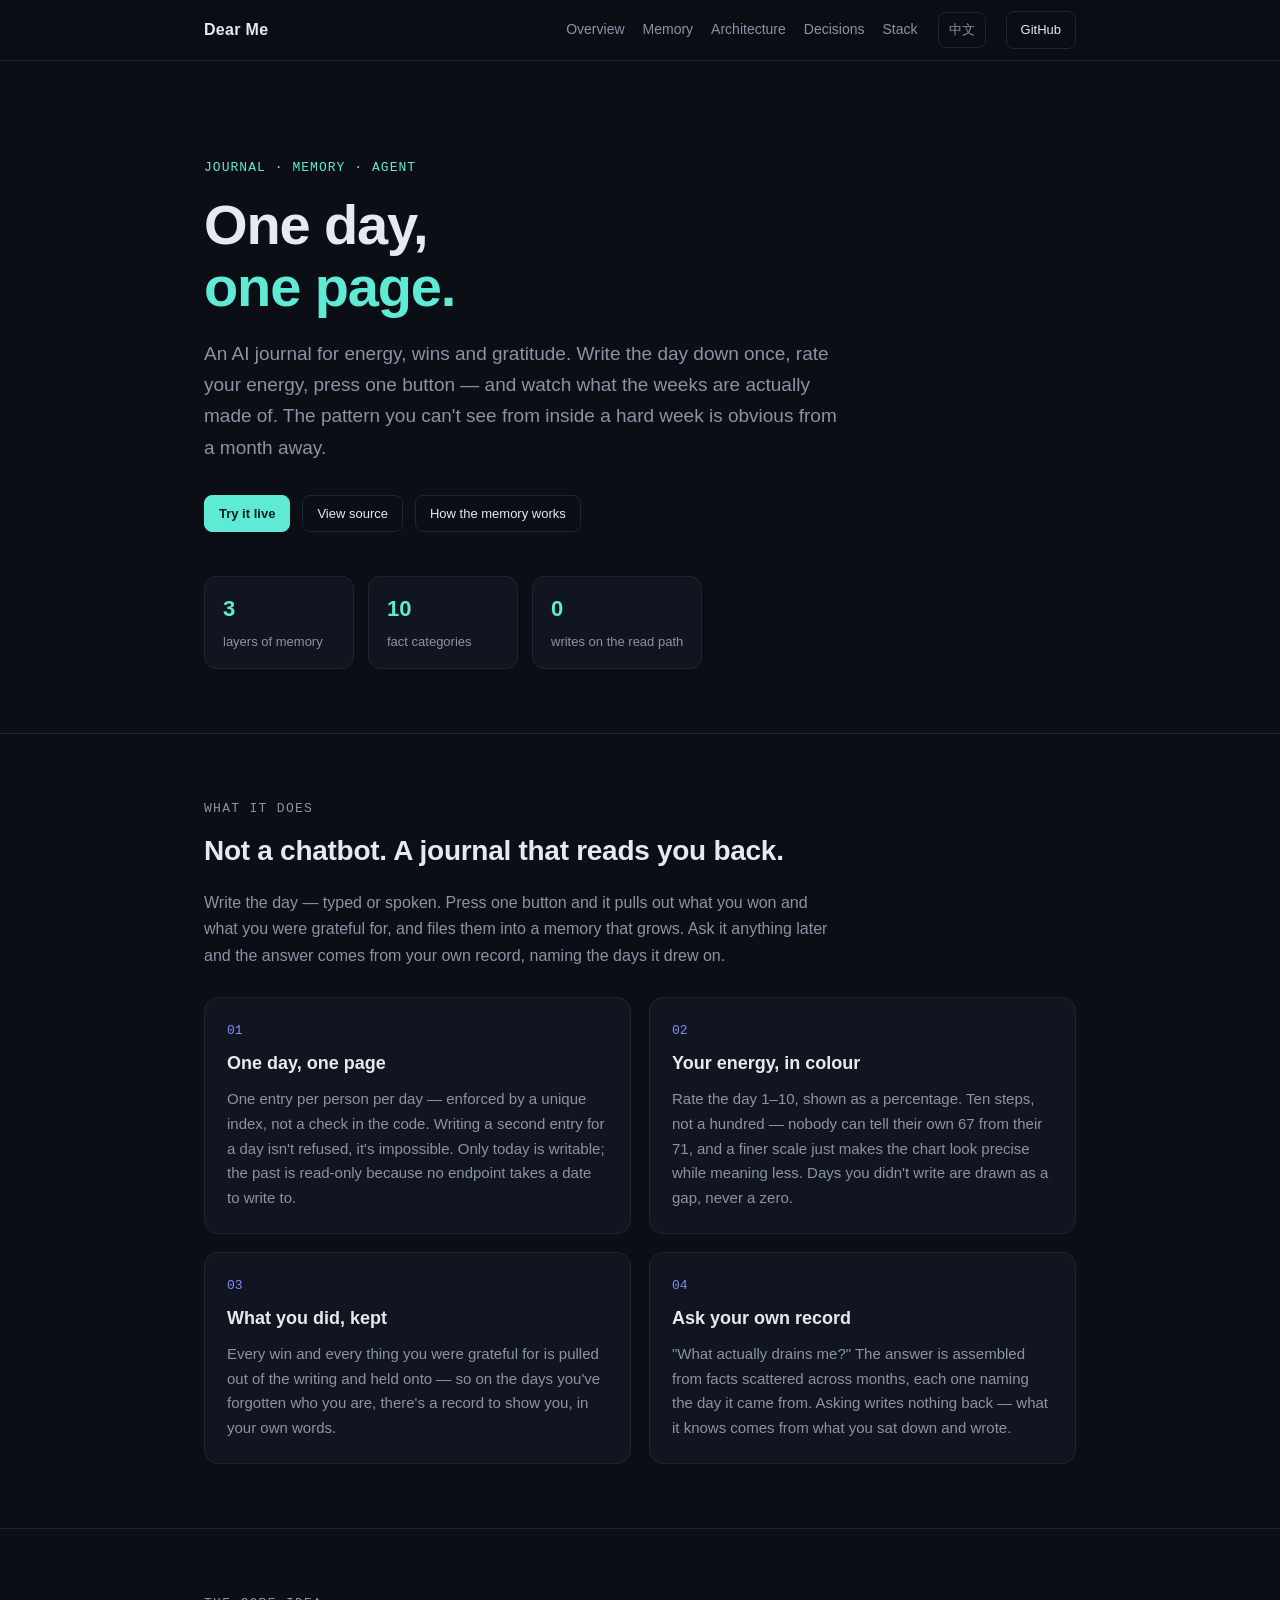
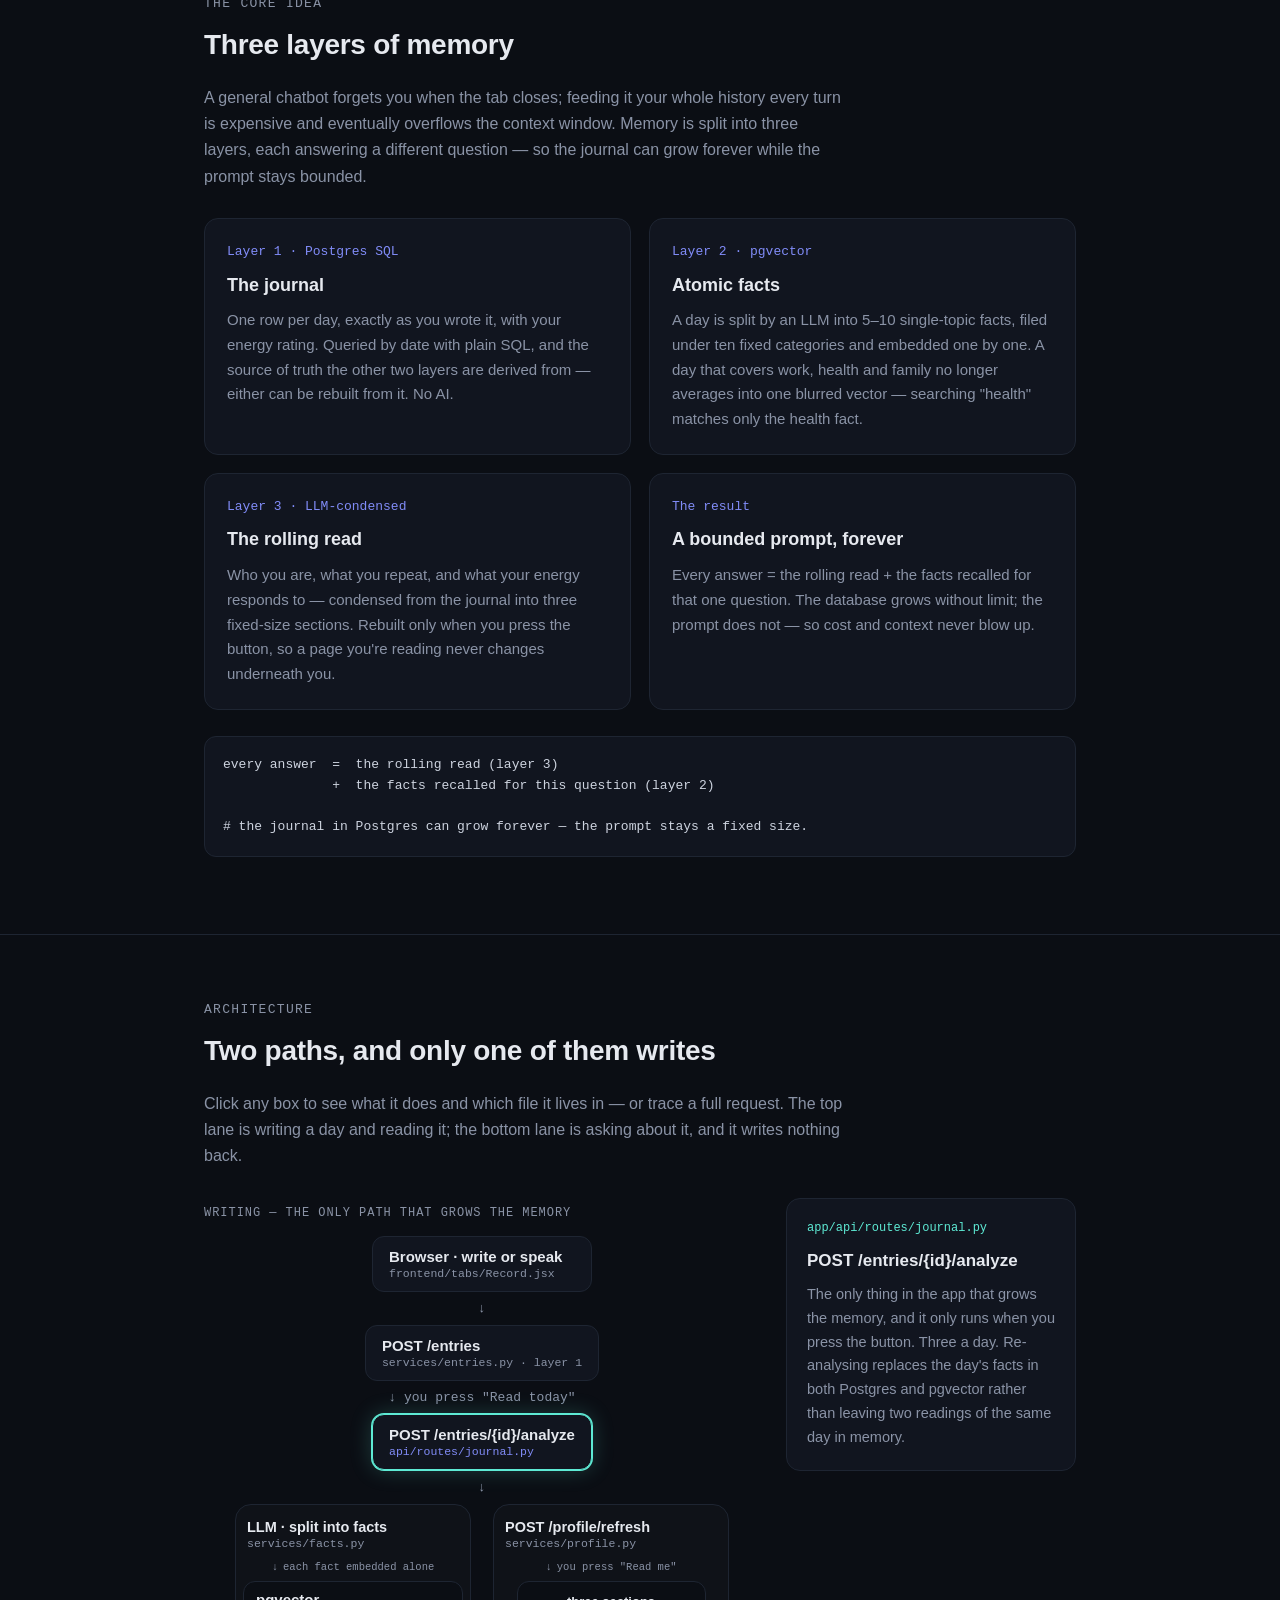
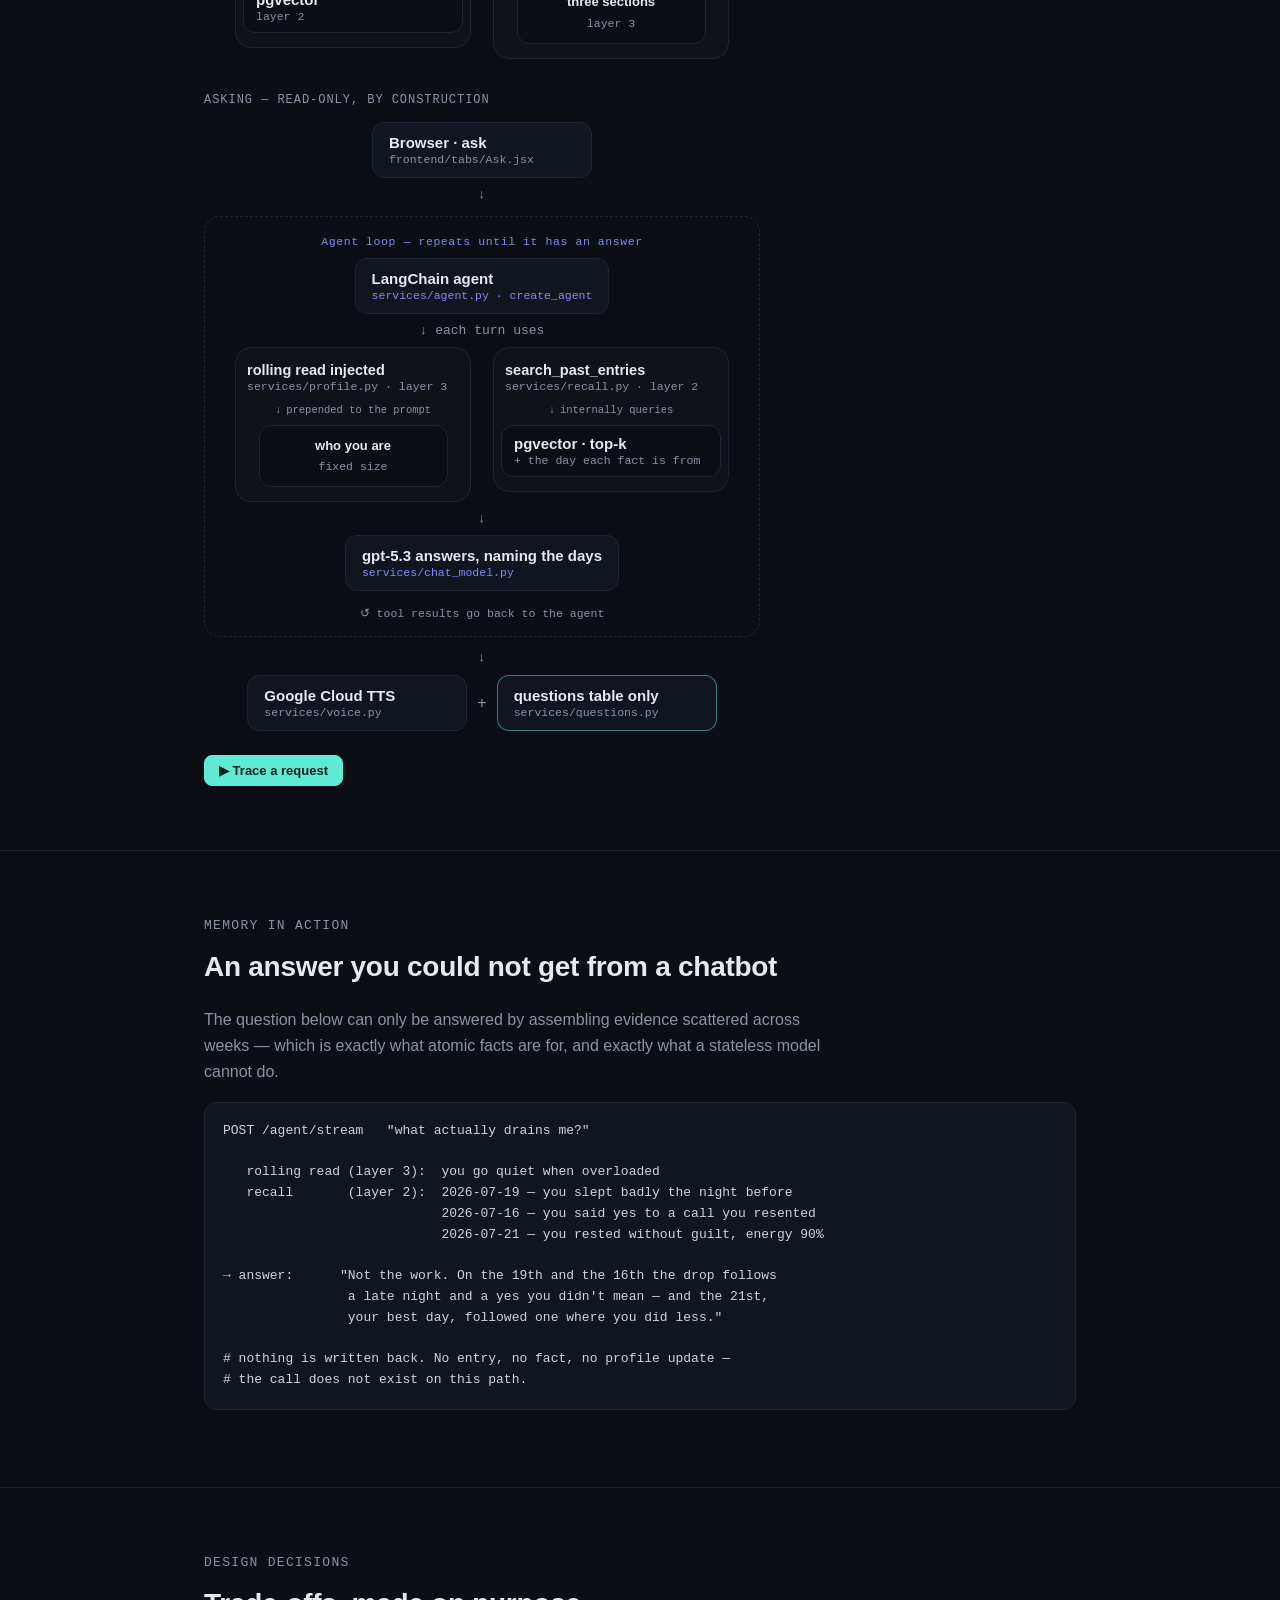
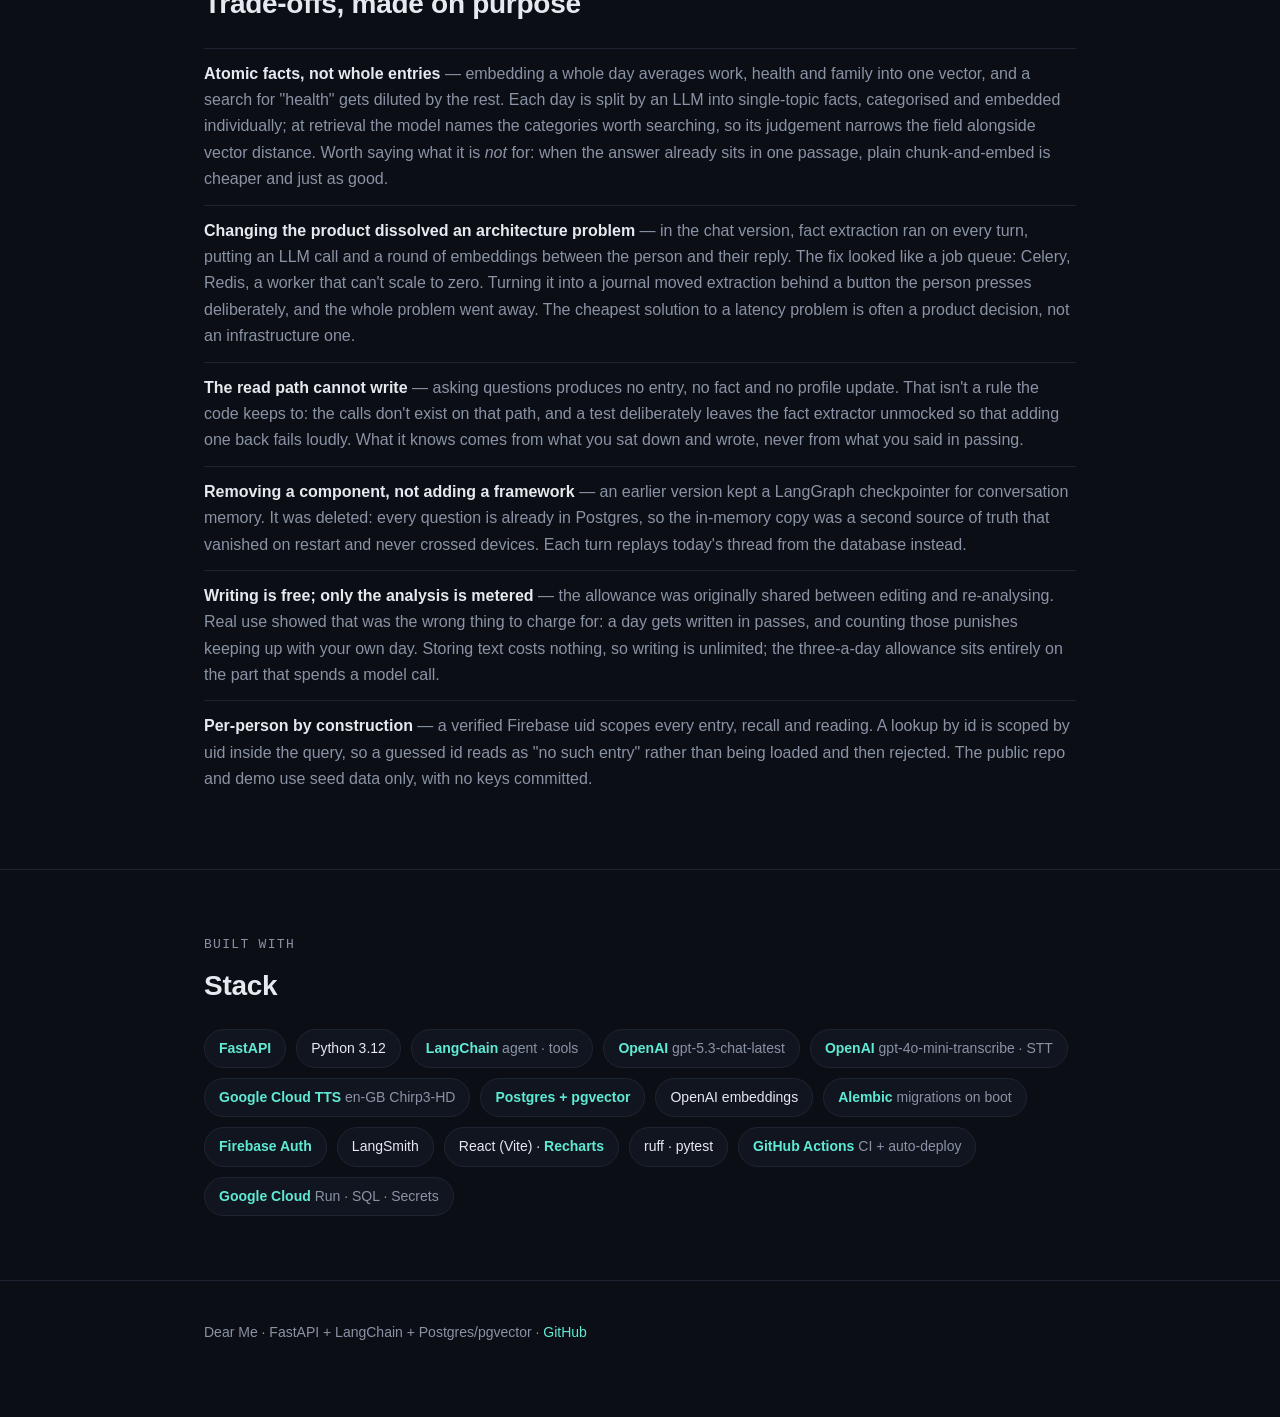
==== commit 1c1e836a: "docs: point the live-app links at heydearmyself.com The app now serves from its own domain via Fireb" ====
--- a/docs/index.html
+++ b/docs/index.html
@@ -3,460 +3,253 @@
 <head>
 <meta charset="utf-8">
 <meta name="viewport" content="width=device-width, initial-scale=1">
-<title>Minerva — a voice AI friend who remembers</title>
-<meta name="description" content="A voice AI friend with three layers of memory: the journal grows forever, the prompt stays a fixed size. Built on FastAPI, LangChain, Postgres + pgvector.">
-<link rel="icon" href="data:image/svg+xml,<svg xmlns='http://www.w3.org/2000/svg' viewBox='0 0 100 100'><text y='.9em' font-size='90'>🌱</text></svg>">
-<link rel="preconnect" href="https://fonts.googleapis.com">
-<link rel="preconnect" href="https://fonts.gstatic.com" crossorigin>
-<link href="https://fonts.googleapis.com/css2?family=Fraunces:opsz,wght@9..144,400;9..144,500;9..144,600&family=Newsreader:opsz,wght@6..72,400;6..72,500&family=IBM+Plex+Mono:wght@400;500&family=Noto+Serif+TC:wght@400;500&display=swap" rel="stylesheet">
+<title>Dear Me</title>
+<meta name="description" content="An AI journal for energy, wins and gratitude. One day, one page — with three layers of memory so the record grows forever while every prompt stays bounded. FastAPI, LangChain, Postgres + pgvector.">
+<link rel="icon" href="data:image/svg+xml,<svg xmlns='http://www.w3.org/2000/svg' viewBox='0 0 100 100'><text y='.9em' font-size='90'>🕯</text></svg>">
 <style>
-/* ------------------------------------------------------------------ *
- * Minerva — showcase. Same warm-paper identity as the app itself:
- * the page should look like it was made by the product, not about it.
- * Single light theme on purpose — the app commits to one too.
- * ------------------------------------------------------------------ */
-:root{
-  --paper:#f4efe7;        /* warm paper ground */
-  --surface:#fffdf9;      /* raised panels */
-  --surface-2:#ece5d8;    /* subtle fills */
-  --line:#e4dccd;         /* hairline */
-  --line-strong:#d3c7b0;
-  --ink:#2c2822;          /* warm ink */
-  --muted:#8b8174;        /* warm secondary, biased toward the gold */
-  --gold:#9a7b4f;         /* antique gold */
-  --gold-deep:#7d6238;
-  --gold-soft:rgba(154,123,79,.09);
-
-  --serif:"Newsreader",Georgia,"Noto Serif TC",serif;
-  --display:"Fraunces",Georgia,"Noto Serif TC",serif;
-  --mono:"IBM Plex Mono",ui-monospace,SFMono-Regular,Menlo,monospace;
-
-  color-scheme:light;
-}
-*{box-sizing:border-box}
-html{scroll-behavior:smooth}
-body{
-  margin:0;background:var(--paper);color:var(--ink);
-  font-family:var(--serif);font-size:17px;line-height:1.7;
-  -webkit-font-smoothing:antialiased;text-rendering:optimizeLegibility;
-}
-a{color:inherit}
-:focus-visible{outline:2px solid var(--gold);outline-offset:3px;border-radius:2px}
-@media (prefers-reduced-motion:reduce){
-  html{scroll-behavior:auto}
-  *{transition:none!important;animation:none!important}
-}
-
-/* --- shared rhythm ------------------------------------------------ */
-.wrap{max-width:1000px;margin:0 auto;padding:0 28px}
-.eyebrow{
-  font-family:var(--mono);font-size:11.5px;font-weight:500;
-  letter-spacing:.14em;text-transform:uppercase;color:var(--gold);
-}
-.lede{font-size:19px;color:var(--muted);max-width:60ch;margin:0}
-.prose{max-width:64ch}
-.prose p{margin:0 0 18px}
-.prose p:last-child{margin-bottom:0}
-
-h1,h2,h3{font-family:var(--display);font-weight:500;text-wrap:balance;margin:0}
-h1{font-size:clamp(40px,6.4vw,66px);line-height:1.06;letter-spacing:-.025em;font-weight:400}
-h2{font-size:clamp(27px,3.4vw,34px);line-height:1.2;letter-spacing:-.015em}
-h3{font-size:18.5px;line-height:1.35}
-em.hl{font-style:italic;color:var(--gold-deep)}
-
-/* --- top bar ------------------------------------------------------ */
-.topbar{
-  position:sticky;top:0;z-index:20;
-  background:rgba(244,239,231,.86);backdrop-filter:blur(12px);
-  border-bottom:1px solid var(--line);
-}
-.topbar .row{display:flex;align-items:center;gap:24px;height:62px}
-.mark{font-family:var(--display);font-size:20px;font-weight:500;letter-spacing:.01em;text-decoration:none}
-.mark::after{content:"";display:inline-block;width:5px;height:5px;margin-left:7px;
-  border-radius:50%;background:var(--gold);vertical-align:middle}
-.navlinks{display:flex;gap:22px;margin-left:auto;font-size:14.5px;color:var(--muted)}
-.navlinks a{text-decoration:none;padding-bottom:2px;border-bottom:1px solid transparent;transition:color .2s,border-color .2s}
-.navlinks a:hover{color:var(--ink);border-bottom-color:var(--gold)}
-@media(max-width:860px){.navlinks{display:none}}
-
-.btn{
-  font-family:var(--serif);font-size:14.5px;text-decoration:none;cursor:pointer;
-  border:1px solid var(--line-strong);background:transparent;color:var(--ink);
-  padding:8px 16px;border-radius:999px;transition:border-color .2s,background .2s,color .2s;
-  white-space:nowrap;
-}
-.btn:hover{border-color:var(--gold);background:var(--gold-soft)}
-.btn.solid{background:var(--gold);border-color:var(--gold);color:#fffdf9}
-.btn.solid:hover{background:var(--gold-deep);border-color:var(--gold-deep)}
-.topbar .btn{margin-left:0}
-.langbtn{font-family:var(--mono);font-size:12px;letter-spacing:.04em}
-
-/* --- hero --------------------------------------------------------- */
-.hero{padding:104px 0 76px}
-.hero .eyebrow{display:block;margin-bottom:22px}
-.hero h1{max-width:15ch}
-.hero .lede{margin-top:26px;font-size:20px}
-.hero .cta{display:flex;gap:12px;margin-top:38px;flex-wrap:wrap}
-
-/* The standing numbers, set as a ruled strip rather than a row of cards. */
-.facts{
-  display:flex;flex-wrap:wrap;gap:0 44px;margin-top:60px;
-  border-top:1px solid var(--line);padding-top:18px;
-}
-.fact{padding:6px 0}
-.fact b{
-  display:block;font-family:var(--display);font-size:27px;font-weight:500;
-  color:var(--gold-deep);font-variant-numeric:tabular-nums;line-height:1.2;
-}
-.fact span{font-family:var(--mono);font-size:11.5px;letter-spacing:.08em;
-  text-transform:uppercase;color:var(--muted)}
-
-/* --- sections ----------------------------------------------------- */
-.band{padding:78px 0;border-top:1px solid var(--line)}
-.band.tint{background:linear-gradient(180deg,rgba(236,229,216,.5),rgba(236,229,216,0))}
-.band-head{margin-bottom:44px}
-.band-head .eyebrow{display:block;margin-bottom:12px}
-.band-head .lede{margin-top:16px;font-size:17.5px}
-
-/* The spread: a live margin beside the reading column. This is the page's
-   one structural idea — notes, file paths and numbers sit in the margin,
-   the way they would in an annotated notebook. */
-.spread{display:grid;grid-template-columns:152px minmax(0,1fr);gap:0 44px}
-.spread + .spread{margin-top:40px;padding-top:40px;border-top:1px solid var(--line)}
-.note{
-  font-family:var(--mono);font-size:12px;line-height:1.6;color:var(--muted);
-  letter-spacing:.02em;padding-top:5px;
-}
-.note .big{
-  display:block;font-family:var(--display);font-size:23px;font-weight:500;
-  letter-spacing:-.01em;color:var(--gold-deep);margin-bottom:6px;
-  font-variant-numeric:tabular-nums;
-}
-.note .file{display:block;word-break:break-all;color:var(--muted);opacity:.85;margin-top:6px}
-@media(max-width:760px){
-  .spread{grid-template-columns:1fr;gap:12px}
-  .note{padding-top:0;order:-1}
-  .note .big{font-size:20px;margin-bottom:2px}
-}
-
-/* Layered list — used where the content really is a stack, so the
-   numbering carries meaning rather than decoration. */
-.layers{list-style:none;padding:0;margin:0;counter-reset:layer}
-.layers li{
-  counter-increment:layer;display:grid;grid-template-columns:52px minmax(0,1fr);
-  gap:0 26px;padding:24px 0;border-top:1px solid var(--line);
-}
-.layers li:last-child{border-bottom:1px solid var(--line)}
-.layers li::before{
-  content:counter(layer);font-family:var(--display);font-size:30px;font-weight:400;
-  color:var(--gold);opacity:.55;line-height:1;padding-top:4px;
-}
-.layers h3{margin-bottom:5px}
-.layers .where{font-family:var(--mono);font-size:11.5px;letter-spacing:.06em;
-  text-transform:uppercase;color:var(--muted);display:block;margin-bottom:9px}
-.layers p{margin:0;color:var(--muted);font-size:16px}
-
-/* Plain ruled list, no cards. */
-.ruled{list-style:none;padding:0;margin:0}
-.ruled li{padding:18px 0;border-top:1px solid var(--line);color:var(--muted);font-size:16.5px}
-.ruled li:last-child{border-bottom:1px solid var(--line)}
-.ruled b{color:var(--ink);font-weight:500}
-
-pre{
-  font-family:var(--mono);font-size:12.5px;line-height:1.75;color:#4a4237;
-  background:var(--surface);border:1px solid var(--line);border-radius:4px;
-  padding:22px;overflow-x:auto;margin:0;
-}
-.equation{
-  font-family:var(--mono);font-size:13.5px;line-height:2;color:var(--gold-deep);
-  border-left:2px solid var(--gold);padding:4px 0 4px 20px;margin:0;
-  overflow-x:auto;
-}
-
-/* --- architecture diagram ----------------------------------------- */
-.archwrap{display:grid;grid-template-columns:minmax(0,1fr) 300px;gap:34px;align-items:start}
-@media(max-width:860px){.archwrap{grid-template-columns:1fr}}
-.diagram{display:flex;flex-direction:column;align-items:center;gap:5px}
-.lane{
-  font-family:var(--mono);font-size:11px;letter-spacing:.12em;text-transform:uppercase;
-  color:var(--muted);align-self:flex-start;margin:4px 0 8px;
-}
-.node{
-  appearance:none;font-family:var(--serif);text-align:center;cursor:pointer;color:var(--ink);
-  background:var(--surface);border:1px solid var(--line);border-radius:5px;
-  padding:10px 16px;min-width:214px;display:flex;flex-direction:column;gap:1px;
-  transition:border-color .2s,box-shadow .2s,background .2s;
-}
-.node b{font-size:14.5px;font-weight:500}
-.node small{font-family:var(--mono);font-size:10.5px;color:var(--muted);letter-spacing:.01em}
-.node:hover{border-color:var(--gold)}
-.node.active{border-color:var(--gold);box-shadow:0 0 0 3px var(--gold-soft);background:#fff}
-.node.hot{border-color:var(--line-strong)}
-.node.done{background:var(--surface-2)}
-.node.ghost{cursor:default;border-style:dashed;background:transparent}
-.node.inner{min-width:190px;font-size:13px}
-.v{color:var(--line-strong);font-size:14px;line-height:1.1}
-.v span{font-family:var(--mono);font-size:10.5px;color:var(--muted);letter-spacing:.06em}
-.loopbox{
-  border:1px dashed var(--line-strong);border-radius:6px;padding:16px 18px 13px;
-  display:flex;flex-direction:column;align-items:center;gap:5px;margin:5px 0;
-  background:rgba(255,253,249,.5);
-}
-.looplabel,.loopback{font-family:var(--mono);font-size:10.5px;letter-spacing:.06em;color:var(--muted)}
-.loopback{margin-top:9px}
-.row2{display:flex;gap:16px;flex-wrap:wrap;justify-content:center}
-.row3{display:flex;gap:10px;align-items:center;flex-wrap:wrap;justify-content:center}
-.toolbox{display:flex;flex-direction:column;align-items:center;gap:5px}
-.connector{font-family:var(--mono);font-size:10.5px;color:var(--muted);letter-spacing:.04em}
-.arr{color:var(--line-strong)}
-.detail{
-  position:sticky;top:82px;background:var(--surface);border:1px solid var(--line);
-  border-radius:5px;padding:22px;
-}
-.detail .dt-file{font-family:var(--mono);font-size:11px;color:var(--gold);
-  letter-spacing:.03em;word-break:break-all}
-.detail h3{margin:9px 0 8px;font-size:17px}
-.detail p{margin:0;color:var(--muted);font-size:15px;line-height:1.65}
-
-/* --- stack -------------------------------------------------------- */
-.chips{display:flex;flex-wrap:wrap;gap:9px}
-.chip{
-  border:1px solid var(--line);background:var(--surface);border-radius:999px;
-  padding:7px 15px;font-size:14.5px;
-}
-.chip b{font-weight:500;color:var(--gold-deep)}
-.chip span{color:var(--muted);font-size:13px}
-
-footer{padding:56px 0 72px;border-top:1px solid var(--line);color:var(--muted);font-size:14.5px}
-footer a{color:var(--gold-deep)}
+  :root{
+    --bg:#0b0e14; --panel:#11151f; --line:#1e2532; --text:#e6e9ef;
+    --muted:#8a93a6; --accent:#5eead4; --accent2:#818cf8; --mono:ui-monospace,SFMono-Regular,Menlo,monospace;
+  }
+  *{box-sizing:border-box}
+  html{scroll-behavior:smooth}
+  body{margin:0;background:var(--bg);color:var(--text);
+    font-family:-apple-system,BlinkMacSystemFont,"Segoe UI",Roboto,"Noto Sans TC",sans-serif;
+    line-height:1.65;-webkit-font-smoothing:antialiased}
+  a{color:inherit;text-decoration:none}
+  .wrap{max-width:920px;margin:0 auto;padding:0 24px}
+  /* nav */
+  nav{position:sticky;top:0;z-index:10;backdrop-filter:blur(10px);
+    background:rgba(11,14,20,.8);border-bottom:1px solid var(--line)}
+  .nav{display:flex;align-items:center;gap:20px;height:60px}
+  .brand{font-weight:700;letter-spacing:.02em}
+  .brand span{color:var(--accent)}
+  .nav .links{display:flex;gap:18px;margin-left:auto;font-size:14px;color:var(--muted)}
+  .nav .links a:hover{color:var(--text)}
+  .btn{border:1px solid var(--line);padding:7px 14px;border-radius:8px;font-size:13px;color:var(--text)}
+  .btn:hover{border-color:var(--accent)}
+  .btn.primary{background:var(--accent);color:#04211c;border-color:var(--accent);font-weight:600}
+  .langtoggle{cursor:pointer;font-size:13px;color:var(--muted);border:1px solid var(--line);
+    padding:6px 10px;border-radius:8px}
+  .langtoggle:hover{color:var(--text)}
+  @media(max-width:760px){.nav .links{display:none}}
+  /* hero */
+  header{padding:96px 0 64px;border-bottom:1px solid var(--line)}
+  .kicker{font-family:var(--mono);font-size:13px;color:var(--accent);letter-spacing:.08em;text-transform:uppercase}
+  h1{font-size:clamp(34px,6vw,56px);line-height:1.1;margin:16px 0 20px;letter-spacing:-.02em}
+  h1 em{font-style:normal;color:var(--accent)}
+  .lede{font-size:19px;color:var(--muted);max-width:640px}
+  .cta{display:flex;gap:12px;margin-top:32px;flex-wrap:wrap}
+  .metrics{display:flex;gap:14px;margin-top:44px;flex-wrap:wrap}
+  .metric{border:1px solid var(--line);background:var(--panel);border-radius:12px;padding:14px 18px;min-width:150px}
+  .metric b{display:block;font-size:22px;color:var(--accent)}
+  .metric span{font-size:13px;color:var(--muted)}
+  /* sections */
+  section{padding:64px 0;border-bottom:1px solid var(--line)}
+  .sec-h{font-family:var(--mono);font-size:13px;color:var(--muted);letter-spacing:.1em;text-transform:uppercase;margin-bottom:8px}
+  h2{font-size:28px;margin:0 0 14px;letter-spacing:-.01em}
+  .grid{display:grid;grid-template-columns:1fr 1fr;gap:18px;margin-top:28px}
+  @media(max-width:760px){.grid{grid-template-columns:1fr}}
+  .card{border:1px solid var(--line);background:var(--panel);border-radius:14px;padding:22px}
+  .card .n{font-family:var(--mono);color:var(--accent2);font-size:13px}
+  .card h3{margin:8px 0 8px;font-size:18px}
+  .card p{margin:0;color:var(--muted);font-size:15px}
+  code,pre{font-family:var(--mono)}
+  pre{background:var(--panel);border:1px solid var(--line);border-radius:12px;padding:18px;
+    overflow-x:auto;font-size:13px;color:#cdd3df;line-height:1.6}
+  .flow{color:var(--muted);font-size:13.5px}
+  .stack{display:flex;flex-wrap:wrap;gap:10px;margin-top:20px}
+  .chip{border:1px solid var(--line);background:var(--panel);border-radius:999px;padding:7px 14px;font-size:14px}
+  .chip b{color:var(--accent)}
+  ul.clean{list-style:none;padding:0;margin:20px 0 0}
+  ul.clean li{padding:12px 0;border-top:1px solid var(--line);color:var(--muted)}
+  ul.clean li b{color:var(--text)}
+  footer{padding:40px 0 64px;color:var(--muted);font-size:14px}
+  /* architecture diagram */
+  .archwrap{display:grid;grid-template-columns:1fr 290px;gap:26px;margin-top:28px}
+  @media(max-width:760px){.archwrap{grid-template-columns:1fr}}
+  .diagram{display:flex;flex-direction:column;align-items:center;gap:6px}
+  .lane-h{font-family:var(--mono);font-size:12px;letter-spacing:.08em;text-transform:uppercase;
+    color:var(--muted);align-self:flex-start;margin:6px 0}
+  .node{appearance:none;font-family:inherit;text-align:center;cursor:pointer;color:var(--text);
+    background:var(--panel);border:1px solid var(--line);border-radius:12px;padding:11px 16px;
+    min-width:220px;display:flex;flex-direction:column;gap:2px;
+    transition:border-color .2s,box-shadow .2s,transform .1s}
+  .node b{font-size:15px}
+  .node small{font-family:var(--mono);font-size:11.5px;color:var(--muted)}
+  .node:hover{border-color:var(--accent)}
+  .node.active{border-color:var(--accent);box-shadow:0 0 0 1px var(--accent),0 0 22px rgba(94,234,212,.22);transform:translateY(-1px)}
+  .node.hot small{color:var(--accent2)}
+  .node.done{border-color:rgba(94,234,212,.5)}
+  .node.ghost{min-width:0;padding:8px 12px;background:transparent;cursor:default}
+  .node.ghost b{font-size:13px;font-weight:600}
+  .v{color:var(--muted);font-size:13px;font-family:var(--mono)}
+  .arr{color:var(--muted)}
+  .row3{display:flex;gap:10px;align-items:center;flex-wrap:wrap;justify-content:center}
+  .row2{display:flex;gap:22px;flex-wrap:wrap;justify-content:center;align-items:flex-start}
+  .branch{display:flex;flex-direction:column;align-items:center;gap:6px}
+  /* nested "shell wraps internals" box: a tool's outer interface containing
+     what it actually does inside — one box inside another, not two peers */
+  .toolbox{width:236px;border:1.5px solid var(--line);border-radius:16px;
+    padding:12px 12px 14px;display:flex;flex-direction:column;align-items:center;gap:2px;
+    background:rgba(255,255,255,.014)}
+  .toolbox .outer{width:100%;border:none;background:transparent;padding:2px 4px 6px;text-align:center}
+  .toolbox .outer b{font-size:14.5px}
+  .toolbox .connector{display:flex;align-items:center;gap:5px;font-family:var(--mono);
+    font-size:10.5px;color:var(--muted);margin:1px 0 3px}
+  .toolbox .inner{width:90%;padding:9px 12px;background:var(--bg)}
+  .loopbox{border:1px dashed var(--line);border-radius:16px;padding:16px 16px 12px;margin:4px 0;width:100%;
+    max-width:560px;display:flex;flex-direction:column;align-items:center;gap:6px}
+  .looplabel{font-family:var(--mono);font-size:11.5px;letter-spacing:.05em;color:var(--accent2)}
+  .loopback{font-family:var(--mono);font-size:11.5px;color:var(--muted);margin-top:8px}
+  .detail{border:1px solid var(--line);background:var(--panel);border-radius:14px;padding:20px;
+    align-self:start;position:sticky;top:76px}
+  .detail .dt-file{font-family:var(--mono);font-size:12px;color:var(--accent);margin-bottom:8px;word-break:break-all}
+  .detail h3{margin:0 0 8px;font-size:17px}
+  .detail p{margin:0;color:var(--muted);font-size:14.5px}
+  .hide{display:none!important}
 </style>
 </head>
 <body>
-
-<div class="topbar"><div class="wrap"><div class="row">
-  <a class="mark" href="#top">Minerva</a>
-  <nav class="navlinks">
+<nav><div class="wrap nav">
+  <div class="brand">Dear Me</div>
+  <div class="links">
+    <a href="#overview" data-en="Overview" data-zh="總覽"></a>
     <a href="#memory" data-en="Memory" data-zh="記憶"></a>
-    <a href="#engineering" data-en="Engineering" data-zh="工程"></a>
     <a href="#architecture" data-en="Architecture" data-zh="架構"></a>
+    <a href="#decisions" data-en="Decisions" data-zh="設計決策"></a>
     <a href="#stack" data-en="Stack" data-zh="技術"></a>
-  </nav>
-  <button class="btn langbtn" id="langBtn" type="button">中文</button>
-  <a class="btn" href="https://github.com/srichsun/Minerva" target="_blank" rel="noopener">GitHub</a>
-</div></div></div>
-
-<header class="hero" id="top"><div class="wrap">
-  <span class="eyebrow" data-en="Voice · Memory · Agent" data-zh="語音 · 記憶 · Agent"></span>
-  <h1 data-en="A friend for the <em class='hl'>hard days.</em>" data-zh="難熬的時候，<em class='hl'>有人在。</em>"></h1>
-  <p class="lede" data-en="You talk; she listens. Minerva is built for the moments that actually derail a day — when fear takes over, when nothing feels clear enough to decide, when you've lost sight of what you're capable of." data-zh="你講，她聽。Minerva 是為那些真的會毀掉一天的時刻做的 —— 恐懼上來的時候、混沌到無法決定的時候、忘記自己有多少能耐的時候。"></p>
+  </div>
+  <span class="langtoggle" id="langBtn">中文</span>
+  <a class="btn" id="ghBtn" href="https://github.com/srichsun/dearme" target="_blank" rel="noopener">GitHub</a>
+</div></nav>
+
+<header><div class="wrap">
+  <div class="kicker" data-en="Journal · Memory · Agent" data-zh="日記 · 記憶 · Agent"></div>
+  <h1 data-en="One day,<br><em>one page.</em>" data-zh="一天，<br><em>一頁。</em>"></h1>
+  <p class="lede" data-en="An AI journal for energy, wins and gratitude. Write the day down once, rate your energy, press one button — and watch what the weeks are actually made of. The pattern you can't see from inside a hard week is obvious from a month away." data-zh="一個關於能量、勝利與感恩的 AI 日記。把一天寫下來一次、給能量打個分數、按一個按鈕 —— 然後看清楚這幾週到底是由什麼組成的。在難熬的那一週裡看不見的模式，從一個月的距離看回去會非常明顯。"></p>
   <div class="cta">
-    <a class="btn solid" href="https://daily-coach-592904365774.asia-east1.run.app/" target="_blank" rel="noopener" data-en="Try it live" data-zh="線上試用"></a>
-    <a class="btn" href="https://github.com/srichsun/Minerva" target="_blank" rel="noopener" data-en="Read the source" data-zh="看原始碼"></a>
+    <a class="btn primary" href="https://heydearmyself.com" target="_blank" rel="noopener" data-en="Try it live" data-zh="線上試用"></a>
+    <a class="btn" href="https://github.com/srichsun/dearme" target="_blank" rel="noopener" data-en="View source" data-zh="看原始碼"></a>
     <a class="btn" href="#memory" data-en="How the memory works" data-zh="記憶怎麼運作"></a>
   </div>
-  <div class="facts">
-    <div class="fact"><b>3</b><span data-en="layers of memory" data-zh="層記憶"></span></div>
-    <div class="fact"><b>14</b><span data-en="API endpoints" data-zh="API endpoint"></span></div>
-    <div class="fact"><b>49</b><span data-en="tests, run offline" data-zh="個測試，離線跑"></span></div>
-    <div class="fact"><b>0</b><span data-en="keys in the repo" data-zh="把 key 進 repo"></span></div>
+  <div class="metrics">
+    <div class="metric"><b>3</b><span data-en="layers of memory" data-zh="層記憶"></span></div>
+    <div class="metric"><b>10</b><span data-en="fact categories" data-zh="事實分類"></span></div>
+    <div class="metric"><b>0</b><span data-en="writes on the read path" data-zh="讀取路徑的寫入"></span></div>
   </div>
 </div></header>
 
-<!-- ---------------------------------------------------------------- -->
-<section class="band tint" id="what"><div class="wrap">
-  <div class="band-head">
-    <span class="eyebrow" data-en="What it is" data-zh="它是什麼"></span>
-    <h2 data-en="Someone you talk to, who gets to know you" data-zh="一個你用講的、而且會越來越懂你的朋友"></h2>
-    <p class="lede" data-en="Speak about your day. She transcribes it, reflects it back, answers out loud — then saves the exchange, so tomorrow she remembers." data-zh="用講的聊你的一天。她轉成文字、反映回來、用聲音回答 —— 然後把這次對話存下來，明天就記得。"></p>
-  </div>
-  <ul class="ruled">
-    <li data-en="<b>Talk, don't type.</b> Tap the mic and speak. OpenAI transcribes you, Minerva replies, and Google Cloud TTS reads the answer back in a real British voice." data-zh="<b>用講的，不用打字。</b>點麥克風開口說。OpenAI 幫你轉錄，Minerva 回覆，Google Cloud TTS 再用真正的英國腔把答案唸回來。"></li>
-    <li data-en="<b>Nothing is forgotten.</b> Every exchange is saved as a journal entry. Close the tab, switch devices, come back next month — the thread is still there." data-zh="<b>什麼都不會忘。</b>每次對話都存成一筆日誌。關掉分頁、換裝置、下個月再回來 —— 那條線還在。"></li>
-    <li data-en="<b>She gets to know you.</b> A rolling, LLM-condensed profile — your goals, habits, triggers, what actually helps — goes into every reply." data-zh="<b>她會越來越懂你。</b>一份滾動、由 LLM 濃縮的 profile（目標、習慣、地雷、什麼真的有用）進到每次回覆裡。"></li>
-    <li data-en="<b>Wins, You, and Mantra.</b> Wins collects what you actually did, day by day. You is a passage about who you are, written from that whole record. Mantra holds the lines you keep — and she gives them back in your own words." data-zh="<b>Wins、You、Mantra。</b>Wins 累積你每天真的做了什麼。You 是從那整份紀錄寫出來的一段「你是怎樣的人」。Mantra 收著你留下的句子 —— 她會用你自己的話回敬你。"></li>
-  </ul>
-</div></section>
-
-<!-- ---------------------------------------------------------------- -->
-<section class="band" id="memory"><div class="wrap">
-  <div class="band-head">
-    <span class="eyebrow" data-en="The core idea" data-zh="核心概念"></span>
-    <h2 data-en="The journal grows forever. The prompt doesn't." data-zh="日誌無限長，prompt 不會。"></h2>
-    <p class="lede" data-en="A general chatbot forgets you when the tab closes. Feeding it your whole history every turn is expensive and eventually overflows the context window. Memory is split into three layers, each answering a different question." data-zh="一般聊天機器人在你關掉分頁時就忘了你。每一輪都塞整段歷史又貴、最後還會撐爆 context。這裡把記憶拆成三層，每層回答不同的問題。"></p>
-  </div>
-
-  <ul class="layers">
-    <li>
-      <div>
-        <span class="where">Postgres · plain SQL</span>
-        <h3 data-en="Structured log" data-zh="結構化日誌"></h3>
-        <p data-en="Every exchange saved as a journal entry — transcript, reply, mood, wins, themes. Powers &quot;recall this day&quot; and &quot;this month's wins&quot; with a filtered query. No AI involved." data-zh="每次對話存成一筆日誌 —— 逐字稿、回覆、心情、成就、主題。用一句過濾查詢就能做「回顧這天」「這個月的成就」。完全不用 AI。"></p>
-      </div>
-    </li>
-    <li>
-      <div>
-        <span class="where">pgvector · top-k = 4</span>
-        <h3 data-en="Semantic recall" data-zh="語意回想"></h3>
-        <p data-en="Each entry is embedded. Mid-conversation she can pull back the moments most related to what you're talking about now. Top-k is fixed at four, so the recalled slice is the same size on day one and year three." data-zh="每筆紀錄都被 embed。講到一半她可以拉回跟你現在說的最相關的片刻。top-k 固定四筆，所以第一天跟第三年，拉回來的那一片一樣大。"></p>
-      </div>
-    </li>
-    <li>
-      <div>
-        <span class="where" data-en="LLM-condensed · ~1,000 words" data-zh="LLM 濃縮 · 約 1,000 字"></span>
-        <h3 data-en="Rolling profile" data-zh="滾動 profile"></h3>
-        <p data-en="Every few entries an LLM folds the recent journal into a short profile — keeping what's still true, dropping one-off trivia. It's re-condensed once every five entries, not every turn, so the cost is amortised." data-zh="每幾筆紀錄，LLM 就把最近的日誌摺進一份簡短 profile —— 留下還成立的、丟掉一次性瑣事。每五筆才重算一次，不是每輪，所以成本是攤銷的。"></p>
-      </div>
-    </li>
-  </ul>
-
-  <div class="spread" style="margin-top:44px">
-    <div class="note">
-      <span class="big" data-en="Constant" data-zh="固定"></span>
-      <span data-en="cost per turn, whether you've used her for a day or a year" data-zh="每輪成本固定，不管你用一天還是一年"></span>
-    </div>
-    <div>
-      <p class="equation" data-en="every prompt  =  profile      (layer 3, ~1,000 words, capped)
-                +  recalled    (layer 2, top-k = 4, fixed)
-                +  today       (layer 1, 120k chars max)
-
-the database grows without limit  ·  the prompt does not" data-zh="每次 prompt  =  profile   （第 3 層，約 1,000 字，有上限）
-              +  回想     （第 2 層，top-k = 4，固定）
-              +  今天     （第 1 層，最多 12 萬字元）
-
-資料庫無限成長  ·  prompt 不會"></p>
-    </div>
-  </div>
-</div></section>
-
-<!-- ---------------------------------------------------------------- -->
-<section class="band tint" id="engineering"><div class="wrap">
-  <div class="band-head">
-    <span class="eyebrow" data-en="Engineering" data-zh="工程"></span>
-    <h2 data-en="Three things that were broken, and what fixed them" data-zh="三件壞掉的事，以及怎麼修好的"></h2>
-    <p class="lede" data-en="Each of these started as a symptom someone could feel, not a metric on a dashboard." data-zh="每一件都是從「使用者感覺得到的症狀」開始的，不是儀表板上的數字。"></p>
-  </div>
-
-  <div class="spread">
-    <div class="note">
-      <span class="big">0.6s → 11s</span>
-      <span data-en="one sentence vs. a whole reply" data-zh="一句 vs. 整篇回覆"></span>
-      <span class="file">frontend/src/App.jsx</span>
-    </div>
-    <div class="prose">
-      <h3 data-en="Eleven seconds of silence that read as broken" data-zh="十一秒的沉默，使用者以為壞了"></h3>
-      <p data-en="Tapping the speaker did nothing for eleven seconds. The cause: synthesis cost is superlinear — a single sentence comes back in about 0.6s, a whole reply takes about 11s — so asking for the lot meant a long dead pause with no feedback. People tapped again, and audio stacked up." data-zh="點下播放後，有十一秒什麼都沒發生。原因是合成成本是超線性的 —— 單句大約 0.6 秒回來，整篇要約 11 秒 —— 所以一次要整篇，就是一段沒有任何回饋的死寂。使用者會再點一次，聲音就疊起來了。"></p>
-      <p data-en="The reply is now split on sentence ends into ~220-character chunks. The first chunk plays while the next is already being made, and speaking takes roughly ten times longer than synthesising, so the queue stays ahead of the voice. First sound arrives in about a second. Chunks already fetched are cached, so replaying costs nothing." data-zh="現在回覆會按句尾切成約 220 字元一段。第一段在播的同時，下一段已經在做了 —— 唸一段的時間大約是合成的十倍，所以佇列永遠跑在聲音前面。第一聲大約 1 秒就出來。抓過的段落會快取，重播不用再付錢。"></p>
-    </div>
-  </div>
-
-  <div class="spread">
-    <div class="note">
-      <span class="big" data-en="iOS only" data-zh="只有 iOS"></span>
-      <span data-en="&quot;I couldn't hear that&quot; — on phones, every time" data-zh="手機上每次都「我聽不到」"></span>
-      <span class="file">app/services/voice.py</span>
-    </div>
-    <div class="prose">
-      <h3 data-en="The recording that was mislabelled, not unheard" data-zh="不是沒錄到，是標錯了"></h3>
-      <p data-en="Voice worked on desktop and failed on every iPhone. The upload was hardcoded as webm, but iOS Safari records mp4 — so the file was mislabelled, the transcriber couldn't read it at all, and the app surfaced that as &quot;I couldn't hear that.&quot; A wrong error message hid a format bug." data-zh="桌機正常，iPhone 每次都失敗。上傳被寫死成 webm，但 iOS Safari 錄的是 mp4 —— 檔案標錯，轉譯器根本讀不了，前端就顯示成「我聽不到」。一個錯的錯誤訊息，蓋住了一個格式 bug。"></p>
-      <p data-en="The fix is to stop assuming: ask the recorder for its own mimeType and name the upload to match. Empty transcriptions now say so, instead of quietly sending nothing." data-zh="修法是不要再假設：跟錄音器問它自己的 mimeType，上傳就照那個命名。轉出來是空的時候會明講，而不是默默送出空字串。"></p>
-    </div>
-  </div>
-
-  <div class="spread">
-    <div class="note">
-      <span class="big" data-en="Two taps" data-zh="連點兩下"></span>
-      <span data-en="both replies played, overlapping" data-zh="兩個回覆同時播，疊在一起"></span>
-      <span class="file">frontend/src/App.jsx</span>
-    </div>
-    <div class="prose">
-      <h3 data-en="A guard that was reading stale state" data-zh="一個讀到過期狀態的防呆"></h3>
-      <p data-en="There was already a guard against double playback — it just didn't work. It read React state, and two quick taps land inside a single render, so the second tap still saw &quot;nothing is playing&quot; and fired its own request. Both then played over each other." data-zh="本來就有防止重複播放的判斷 —— 只是沒作用。它讀的是 React state，而兩下快點會落在同一次 render 裡，所以第二下看到的還是「現在沒在播」，就又送了一次請求。兩個接著一起播。"></p>
-      <p data-en="The active reply is now tracked in a ref, which updates the moment it's set rather than on the next render, and every exit path funnels through one stop function so nothing is ever left running." data-zh="現在正在播的那一則記在 ref 裡 —— ref 是當下就更新，不用等下一次 render —— 而且所有結束路徑都收斂到同一個 stop 函式，不會有東西被留著跑。"></p>
-    </div>
-  </div>
-</div></section>
-
-<!-- ---------------------------------------------------------------- -->
-<section class="band" id="seams"><div class="wrap">
-  <div class="band-head">
-    <span class="eyebrow" data-en="Maintainability" data-zh="可維護性"></span>
-    <h2 data-en="Seams left on purpose" data-zh="刻意留下的接縫"></h2>
-    <p class="lede" data-en="Models change faster than anything else in this stack, so the parts most likely to be replaced are the parts easiest to replace." data-zh="這個技術棧裡，模型換得比什麼都快 —— 所以最可能被換掉的東西，就做成最好換的。"></p>
-  </div>
-  <ul class="ruled">
-    <li data-en="<b>Swap the LLM with one environment variable.</b> Exactly one file knows which vendor is in use; everything downstream just calls the model. ChatGPT and Claude are both supported, and nothing else changes." data-zh="<b>換 LLM 只要改一個環境變數。</b>全專案只有一個檔案知道現在用哪一家，下游只管呼叫模型。ChatGPT 和 Claude 都支援，其他一行都不用動。"></li>
-    <li data-en="<b>Three speech backends behind one call.</b> Google Cloud TTS, ElevenLabs and OpenAI sit behind a single speak(). The default is Google — a genuinely British voice on a generous free tier, after ElevenLabs proved too expensive per character to leave on." data-zh="<b>三個語音後端藏在同一個呼叫後面。</b>Google Cloud TTS、ElevenLabs、OpenAI 都在同一個 speak() 後面。預設用 Google —— 真正的英國腔、免費額度夠大；ElevenLabs 按字元計費太貴，不適合常開。"></li>
-    <li data-en="<b>A new endpoint is one file and one line.</b> Route modules are collected in one router; the app entrypoint never changes as the API grows." data-zh="<b>加一個 endpoint = 一個檔案 + 一行。</b>route 檔案集中在一個 router 裡註冊，API 長大時進入點永遠不用改。"></li>
-    <li data-en="<b>49 tests that need no keys and no network.</b> The coach runs against a fake, offline model, so the whole suite finishes in about two seconds and costs nothing to run on every push." data-zh="<b>49 個測試，不用 key、不用網路。</b>教練跑在一個離線的假模型上，整套大約兩秒跑完，每次 push 都跑也不花錢。"></li>
-    <li data-en="<b>A misconfigured deploy refuses to boot.</b> Missing keys are checked at startup, so the container fails its health check and rolls back — instead of serving a 500 to the first real person who talks to her." data-zh="<b>設定錯的版本開不起來。</b>缺 key 在啟動時就檢查，容器過不了健康檢查、自動回滾 —— 而不是等第一個真的來說話的人拿到 500。"></li>
-  </ul>
-</div></section>
-
-<!-- ---------------------------------------------------------------- -->
-<section class="band tint" id="debt"><div class="wrap">
-  <div class="band-head">
-    <span class="eyebrow" data-en="Known debt" data-zh="已知的債"></span>
-    <h2 data-en="What I'd fix next, in this order" data-zh="接下來會修的，照這個順序"></h2>
-  </div>
-  <ul class="ruled">
-    <li data-en="<b>Enrichment still runs while you wait.</b> After the reply is generated, tagging, embedding and the profile rewrites all happen before the response goes out — an extra LLM call every turn, and three on the turns that trigger a rewrite. The journal write should stay on the request path because it must never be lost; the rest shouldn't." data-zh="<b>加值工作還卡在你等待的時候。</b>回覆生出來之後，抽標籤、embedding、重寫 profile 都在回應送出前跑完 —— 每輪多一次 LLM，輪到重寫時多三次。日誌寫入該留在請求路徑上（它不能掉），其他不該。"></li>
-    <li data-en="<b>The frontend is one 800-line file.</b> Recording, playback, streaming and four screens all live in App.jsx. It works, and it is the first thing I'd split." data-zh="<b>前端是一個 800 行的檔案。</b>錄音、播放、串流和四個畫面全在 App.jsx 裡。它能動，但也是我第一個會拆的東西。"></li>
-    <li data-en="<b>No migrations.</b> Tables are created on boot, which adds columns fine but can't remove one. A real migration tool is overdue." data-zh="<b>沒有 migration。</b>資料表是開機時建的，加欄位沒問題，但刪不掉。該補一個真正的 migration 工具了。"></li>
-    <li data-en="<b>Speech has no rate limit.</b> Synthesis is billed per character and is only protected by requiring sign-in. That's enough for one user and not enough for a public launch." data-zh="<b>語音沒有流量限制。</b>合成按字元計費，現在只靠「要登入」擋著。一個人用夠了，要公開上線不夠。"></li>
-  </ul>
-</div></section>
-
-<!-- ---------------------------------------------------------------- -->
-<section class="band" id="architecture"><div class="wrap">
-  <div class="band-head">
-    <span class="eyebrow" data-en="Architecture" data-zh="架構"></span>
-    <h2 data-en="One spoken exchange, end to end" data-zh="一次語音對話，從頭到尾"></h2>
-    <p class="lede" data-en="Click any box to see what it does and which file it lives in — or trace a full request. The top flow is a single voice turn; the bottom lane is how that same exchange feeds all three memory layers." data-zh="點任一方塊看它做什麼、在哪個檔案 —— 或追蹤一次完整請求。上半是一次語音對話；下半是同一次對話怎麼餵養三層記憶。"></p>
-  </div>
+<section id="overview"><div class="wrap">
+  <div class="sec-h" data-en="What it does" data-zh="它在做什麼"></div>
+  <h2 data-en="Not a chatbot. A journal that reads you back." data-zh="不是聊天機器人。是一本會把你讀回去的日記。"></h2>
+  <p class="lede" style="font-size:16px" data-en="Write the day — typed or spoken. Press one button and it pulls out what you won and what you were grateful for, and files them into a memory that grows. Ask it anything later and the answer comes from your own record, naming the days it drew on." data-zh="把一天寫下來 —— 打字或用講的。按一個按鈕，它抽出你今天贏了什麼、對什麼心懷感激，存進一份會長大的記憶。之後隨時可以問它問題，答案來自你自己的紀錄，而且會說出是哪幾天。"></p>
+  <div class="grid">
+    <div class="card"><div class="n">01</div>
+      <h3 data-en="One day, one page" data-zh="一天，一頁"></h3>
+      <p data-en="One entry per person per day — enforced by a unique index, not a check in the code. Writing a second entry for a day isn't refused, it's impossible. Only today is writable; the past is read-only because no endpoint takes a date to write to." data-zh="一個人一天一篇 —— 由 unique 索引擋住，不是靠程式碼判斷。同一天想寫第二篇不是被拒絕，是不可能。只有今天可寫；過去唯讀，因為根本沒有 endpoint 收「要寫哪一天」。"></p></div>
+    <div class="card"><div class="n">02</div>
+      <h3 data-en="Your energy, in colour" data-zh="你的能量，用顏色看"></h3>
+      <p data-en="Rate the day 1–10, shown as a percentage. Ten steps, not a hundred — nobody can tell their own 67 from their 71, and a finer scale just makes the chart look precise while meaning less. Days you didn't write are drawn as a gap, never a zero." data-zh="給一天打 1–10 分，顯示成百分比。十段而不是一百段 —— 沒有人分得出自己是 67 還是 71，刻度細過判斷力只會讓圖表看起來精確、意義卻變少。沒寫的日子畫成空白，不是 0。"></p></div>
+    <div class="card"><div class="n">03</div>
+      <h3 data-en="What you did, kept" data-zh="你做到的事，被留下來"></h3>
+      <p data-en="Every win and every thing you were grateful for is pulled out of the writing and held onto — so on the days you've forgotten who you are, there's a record to show you, in your own words." data-zh="每一個勝利、每一件你心懷感激的事，都會從文字裡被抽出來留住 —— 所以在你忘記自己是誰的那些日子，有一份紀錄能用你自己的話說給你聽。"></p></div>
+    <div class="card"><div class="n">04</div>
+      <h3 data-en="Ask your own record" data-zh="問你自己的紀錄"></h3>
+      <p data-en="&quot;What actually drains me?&quot; The answer is assembled from facts scattered across months, each one naming the day it came from. Asking writes nothing back — what it knows comes from what you sat down and wrote." data-zh="「到底什麼在消耗我？」答案是從散落好幾個月的事實裡組裝出來的，每一條都會說出它來自哪一天。問問題不會寫回任何東西 —— 它對你的認識，只來自你坐下來寫的內容。"></p></div>
+  </div>
+</div></section>
+
+<section id="memory"><div class="wrap">
+  <div class="sec-h" data-en="The core idea" data-zh="核心概念"></div>
+  <h2 data-en="Three layers of memory" data-zh="三層記憶"></h2>
+  <p class="lede" style="font-size:16px" data-en="A general chatbot forgets you when the tab closes; feeding it your whole history every turn is expensive and eventually overflows the context window. Memory is split into three layers, each answering a different question — so the journal can grow forever while the prompt stays bounded." data-zh="一般聊天機器人在你關掉分頁時就把你忘了；每一輪都塞整段歷史又貴、最後還會撐爆 context。這裡把記憶拆成三層，每層回答不同的問題 —— 所以日記能無限長，prompt 卻維持有上限。"></p>
+  <div class="grid">
+    <div class="card"><div class="n" data-en="Layer 1 · Postgres SQL" data-zh="第 1 層 · Postgres SQL"></div>
+      <h3 data-en="The journal" data-zh="日記本身"></h3>
+      <p data-en="One row per day, exactly as you wrote it, with your energy rating. Queried by date with plain SQL, and the source of truth the other two layers are derived from — either can be rebuilt from it. No AI." data-zh="一天一列，原封不動就是你寫的內容，加上你的能量評分。用純 SQL 依日期查詢，也是另外兩層衍生的真相來源 —— 兩層都能從它重建。不用 AI。"></p></div>
+    <div class="card"><div class="n" data-en="Layer 2 · pgvector" data-zh="第 2 層 · pgvector"></div>
+      <h3 data-en="Atomic facts" data-zh="原子事實"></h3>
+      <p data-en="A day is split by an LLM into 5–10 single-topic facts, filed under ten fixed categories and embedded one by one. A day that covers work, health and family no longer averages into one blurred vector — searching &quot;health&quot; matches only the health fact." data-zh="一天由 LLM 拆成 5–10 條單一主題的事實，歸進十個固定分類、各自 embedding。同時提到工作、健康、家人的一天，不再被平均成一組模糊的向量 —— 搜「健康」只會命中健康那一條。"></p></div>
+    <div class="card"><div class="n" data-en="Layer 3 · LLM-condensed" data-zh="第 3 層 · LLM 濃縮"></div>
+      <h3 data-en="The rolling read" data-zh="滾動摘要"></h3>
+      <p data-en="Who you are, what you repeat, and what your energy responds to — condensed from the journal into three fixed-size sections. Rebuilt only when you press the button, so a page you're reading never changes underneath you." data-zh="你是怎樣的人、你重複做什麼、你的能量對什麼有反應 —— 從日記濃縮成三個固定大小的段落。只有你按了才重建，所以你正在讀的那一頁不會在眼皮底下變掉。"></p></div>
+    <div class="card"><div class="n" data-en="The result" data-zh="結果"></div>
+      <h3 data-en="A bounded prompt, forever" data-zh="永遠有上限的 prompt"></h3>
+      <p data-en="Every answer = the rolling read + the facts recalled for that one question. The database grows without limit; the prompt does not — so cost and context never blow up." data-zh="每個回答 = 滾動摘要 + 為那一個問題撈回來的事實。資料庫無限成長，prompt 不會 —— 所以成本和 context 永遠不會爆。"></p></div>
+  </div>
+<pre style="margin-top:26px" data-en="every answer  =  the rolling read (layer 3)
+              +  the facts recalled for this question (layer 2)
+
+# the journal in Postgres can grow forever — the prompt stays a fixed size." data-zh="每個回答  =  滾動摘要（第 3 層）
+          +  為這個問題撈回來的事實（第 2 層）
+
+# Postgres 裡的日記可以無限長 —— prompt 維持固定大小。"></pre>
+</div></section>
+
+<section id="architecture"><div class="wrap">
+  <div class="sec-h" data-en="Architecture" data-zh="架構"></div>
+  <h2 data-en="Two paths, and only one of them writes" data-zh="兩條路徑，只有一條會寫入"></h2>
+  <p class="lede" style="font-size:16px" data-en="Click any box to see what it does and which file it lives in — or trace a full request. The top lane is writing a day and reading it; the bottom lane is asking about it, and it writes nothing back." data-zh="點任一方塊看它做什麼、在哪個檔案 —— 或追蹤一次完整請求。上半是寫下一天並讀它；下半是問它問題，而且什麼都不會寫回去。"></p>
 
   <div class="archwrap">
     <div class="diagram">
-      <div class="lane" data-en="Per request — you speak" data-zh="每次請求 — 你開口說"></div>
-      <button class="node" type="button" data-node="browser"><b>Browser · record</b><small>frontend/App.jsx</small></button>
+      <div class="lane-h" data-en="Writing — the only path that grows the memory" data-zh="寫入 —— 唯一會讓記憶長大的路徑"></div>
+      <button class="node" data-node="write"><b>Browser · write or speak</b><small>frontend/tabs/Record.jsx</small></button>
       <span class="v">↓</span>
-      <button class="node" type="button" data-node="api"><b>FastAPI · /transcribe</b><small>api/routes/voice.py</small></button>
+      <button class="node" data-node="entries"><b>POST /entries</b><small>services/entries.py · layer 1</small></button>
+      <span class="v">↓ <span data-en="you press &quot;Read today&quot;" data-zh="你按下「Read today」"></span></span>
+      <button class="node hot" data-node="analyze"><b>POST /entries/{id}/analyze</b><small>api/routes/journal.py</small></button>
       <span class="v">↓</span>
-      <button class="node" type="button" data-node="stt"><b>gpt-4o-mini-transcribe</b><small>services/voice.py</small></button>
+      <div class="row2">
+        <div class="branch">
+          <div class="toolbox">
+            <button class="node outer" data-node="split"><b>LLM · split into facts</b><small>services/facts.py</small></button>
+            <div class="connector">↓ <span data-en="each fact embedded alone" data-zh="每條事實各自 embedding"></span></div>
+            <button class="node inner" data-node="pgv"><b>pgvector</b><small>layer 2</small></button>
+          </div>
+        </div>
+        <div class="branch">
+          <div class="toolbox">
+            <button class="node outer" data-node="reread"><b>POST /profile/refresh</b><small>services/profile.py</small></button>
+            <div class="connector">↓ <span data-en="you press &quot;Read me&quot;" data-zh="你按下「Read me」"></span></div>
+            <div class="node ghost inner"><b data-en="three sections" data-zh="三個段落"></b><small data-en="layer 3" data-zh="第 3 層"></small></div>
+          </div>
+        </div>
+      </div>
+
+      <div class="lane-h" style="margin-top:26px" data-en="Asking — read-only, by construction" data-zh="提問 —— 結構上就只能讀"></div>
+      <button class="node" data-node="ask"><b>Browser · ask</b><small>frontend/tabs/Ask.jsx</small></button>
       <span class="v">↓</span>
-
       <div class="loopbox">
-        <div class="looplabel" data-en="Agent loop — repeats until Minerva replies" data-zh="Agent 迴圈 — 重複到 Minerva 回覆為止"></div>
-        <button class="node hot" type="button" data-node="agent"><b>LangChain agent</b><small>services/agent.py · create_agent</small></button>
+        <div class="looplabel" data-en="Agent loop — repeats until it has an answer" data-zh="Agent 迴圈 — 重複到有答案為止"></div>
+        <button class="node hot" data-node="agent"><b>LangChain agent</b><small>services/agent.py · create_agent</small></button>
         <span class="v">↓ <span data-en="each turn uses" data-zh="每一輪用到"></span></span>
         <div class="row2">
-          <div class="toolbox">
-            <button class="node outer" type="button" data-node="profileinj"><b>profile injected</b><small>services/profile.py · layer 3</small></button>
-            <div class="connector">↓ <span data-en="prepended to the prompt" data-zh="接到 prompt 前面"></span></div>
-            <div class="node ghost inner"><b data-en="who you are" data-zh="你是誰"></b><small data-en="fixed size" data-zh="固定大小"></small></div>
+          <div class="branch">
+            <div class="toolbox">
+              <button class="node outer" data-node="profileinj"><b>rolling read injected</b><small>services/profile.py · layer 3</small></button>
+              <div class="connector">↓ <span data-en="prepended to the prompt" data-zh="接到 prompt 前面"></span></div>
+              <div class="node ghost inner"><b data-en="who you are" data-zh="你是誰"></b><small data-en="fixed size" data-zh="固定大小"></small></div>
+            </div>
           </div>
-          <div class="toolbox">
-            <button class="node outer" type="button" data-node="recall"><b>search_past_entries</b><small>services/recall.py · layer 2</small></button>
-            <div class="connector">↓ <span data-en="internally queries" data-zh="內部查詢"></span></div>
-            <button class="node inner" type="button" data-node="pgv"><b>pgvector · top-k</b><small>PGVector + embeddings</small></button>
+          <div class="branch">
+            <div class="toolbox">
+              <button class="node outer" data-node="recall"><b>search_past_entries</b><small>services/recall.py · layer 2</small></button>
+              <div class="connector">↓ <span data-en="internally queries" data-zh="內部查詢"></span></div>
+              <button class="node inner" data-node="pgvread"><b>pgvector · top-k</b><small>+ the day each fact is from</small></button>
+            </div>
           </div>
         </div>
         <span class="v">↓</span>
-        <button class="node hot" type="button" data-node="llm"><b>gpt-5.3-chat-latest replies</b><small>services/chat_model.py</small></button>
+        <button class="node hot" data-node="llm"><b>gpt-5.3 answers, naming the days</b><small>services/chat_model.py</small></button>
         <div class="loopback" data-en="↺ tool results go back to the agent" data-zh="↺ 工具結果送回 agent"></div>
       </div>
-
-      <span class="v">↓ <span data-en="reply text" data-zh="回覆文字"></span></span>
-      <button class="node" type="button" data-node="tts"><b>Google Cloud TTS · text→speech</b><small>services/voice.py</small></button>
       <span class="v">↓</span>
-      <button class="node done" type="button" data-node="play"><b>Played aloud</b><small>→ browser</small></button>
-
-      <div class="lane" style="margin-top:24px" data-en="After every exchange — feed the three memory layers" data-zh="每次對話之後 — 餵養三層記憶"></div>
       <div class="row3">
-        <button class="node" type="button" data-node="log"><b>1 · Postgres log</b><small>services/entries.py</small></button>
+        <button class="node" data-node="tts"><b>Google Cloud TTS</b><small>services/voice.py</small></button>
         <span class="arr">+</span>
-        <button class="node" type="button" data-node="embed"><b>2 · embed → pgvector</b><small>services/recall.py</small></button>
-        <span class="arr">+</span>
-        <button class="node" type="button" data-node="recondense"><b>3 · re-condense profile</b><small>services/profile.py</small></button>
+        <button class="node done" data-node="record"><b>questions table only</b><small>services/questions.py</small></button>
       </div>
     </div>
 
@@ -467,119 +260,130 @@
     </aside>
   </div>
 
-  <button class="btn solid" id="traceBtn" type="button" style="margin-top:26px" data-en="▶ Trace a request" data-zh="▶ 追蹤一次請求"></button>
-</div></section>
-
-<!-- ---------------------------------------------------------------- -->
-<section class="band tint" id="conversation"><div class="wrap">
-  <div class="band-head">
-    <span class="eyebrow" data-en="Memory in action" data-zh="記憶實際運作"></span>
-    <h2 data-en="Why remembering changes the reply" data-zh="記得，讓回覆完全不一樣"></h2>
-    <p class="lede" data-en="Because she reads your profile and recalls a similar past moment before answering, the reply is grounded in your real history instead of generic advice." data-zh="因為她在回答前會讀你的 profile、回想一個相似的過去片刻，回覆是扎在你真實歷史上的，而不是通用建議。"></p>
-  </div>
-<pre data-en="POST /transcribe   (audio: today.webm)
-
-→ transcript:  &quot;Skipped my run again. Feels like I keep starting over.&quot;
-
-   profile (layer 3):  goal — run 3x a week; mornings work best
-   recall  (layer 2):  a similar entry from three weeks ago
-
-→ answer:      &quot;Starting over still counts — you've strung good weeks
-                together before. Last time, laying your shoes out the
-                night before helped. Want to try that tonight?&quot;
-
-# the exchange is then saved to Postgres + embedded to pgvector,
-# and the profile re-condenses every few entries." data-zh="POST /transcribe   (音檔: today.webm)
-
-→ 逐字稿：   「又沒去跑步。感覺一直在重新開始。」
-
-   profile（第 3 層）：目標 — 一週跑三次；早上最順
-   回想  （第 2 層）：三週前一筆相似的紀錄
-
-→ 回答：      「重新開始也算數 —— 你以前也串起過好幾個好週。
-                上次你把鞋子前一晚先擺出來就有幫助。今晚要不要
-                也這樣試試？」
-
-# 接著這次對話會存進 Postgres + embed 進 pgvector，
-# profile 每幾筆就重新濃縮一次。"></pre>
-</div></section>
-
-<!-- ---------------------------------------------------------------- -->
-<section class="band" id="stack"><div class="wrap">
-  <div class="band-head">
-    <span class="eyebrow" data-en="Built with" data-zh="使用技術"></span>
-    <h2 data-en="Stack" data-zh="技術棧"></h2>
-  </div>
-  <div class="chips">
+  <button class="btn primary" id="traceBtn" style="margin-top:24px" data-en="▶ Trace a request" data-zh="▶ 追蹤一次請求"></button>
+</div></section>
+
+<section id="conversation"><div class="wrap">
+  <div class="sec-h" data-en="Memory in action" data-zh="記憶實際運作"></div>
+  <h2 data-en="An answer you could not get from a chatbot" data-zh="聊天機器人給不出來的答案"></h2>
+  <p class="lede" style="font-size:16px" data-en="The question below can only be answered by assembling evidence scattered across weeks — which is exactly what atomic facts are for, and exactly what a stateless model cannot do." data-zh="下面這個問題，只能靠把散落好幾週的線索組裝起來才回答得了 —— 那正是原子事實存在的理由，也正是無狀態模型做不到的事。"></p>
+<pre data-en="POST /agent/stream   &quot;what actually drains me?&quot;
+
+   rolling read (layer 3):  you go quiet when overloaded
+   recall       (layer 2):  2026-07-19 — you slept badly the night before
+                            2026-07-16 — you said yes to a call you resented
+                            2026-07-21 — you rested without guilt, energy 90%
+
+→ answer:      &quot;Not the work. On the 19th and the 16th the drop follows
+                a late night and a yes you didn't mean — and the 21st,
+                your best day, followed one where you did less.&quot;
+
+# nothing is written back. No entry, no fact, no profile update —
+# the call does not exist on this path." data-zh="POST /agent/stream   「到底什麼在消耗我？」
+
+   滾動摘要（第 3 層）：你一超載就會安靜下來
+   回想    （第 2 層）：2026-07-19 — 前一晚沒睡好
+                       2026-07-16 — 你答應了一件其實不想答應的事
+                       2026-07-21 — 你沒有罪惡感地休息了，能量 90%
+
+→ 回答：      「不是工作。19 號跟 16 號的下墜，前面都接著一個晚睡
+                和一個違心的答應 —— 而你最好的那天 21 號，前一天
+                你做得比較少。」
+
+# 什麼都不會寫回去。不產生日記、不產生事實、不更新摘要 ——
+# 這條路徑上根本不存在那個呼叫。"></pre>
+</div></section>
+
+<section id="decisions"><div class="wrap">
+  <div class="sec-h" data-en="Design decisions" data-zh="設計決策"></div>
+  <h2 data-en="Trade-offs, made on purpose" data-zh="刻意做的取捨"></h2>
+  <ul class="clean">
+    <li data-en="<b>Atomic facts, not whole entries</b> — embedding a whole day averages work, health and family into one vector, and a search for &quot;health&quot; gets diluted by the rest. Each day is split by an LLM into single-topic facts, categorised and embedded individually; at retrieval the model names the categories worth searching, so its judgement narrows the field alongside vector distance. Worth saying what it is <i>not</i> for: when the answer already sits in one passage, plain chunk-and-embed is cheaper and just as good." data-zh="<b>存原子事實，不是整篇日記</b> —— 把一整天拿去 embedding，會把工作、健康、家人平均成一組向量，搜「健康」就被其他主題稀釋。現在每天由 LLM 拆成單一主題的事實，分類後各自 embedding；檢索時模型會指名該搜哪些分類，讓它的判斷和向量距離一起收斂範圍。也要說清楚它<i>不適合</i>什麼：如果答案本來就在某一段文字裡，直接切塊 embedding 更便宜、效果一樣好。"></li>
+    <li data-en="<b>Changing the product dissolved an architecture problem</b> — in the chat version, fact extraction ran on every turn, putting an LLM call and a round of embeddings between the person and their reply. The fix looked like a job queue: Celery, Redis, a worker that can't scale to zero. Turning it into a journal moved extraction behind a button the person presses deliberately, and the whole problem went away. The cheapest solution to a latency problem is often a product decision, not an infrastructure one." data-zh="<b>改產品直接讓一個架構問題消失</b> —— 在聊天版裡，事實抽取每輪都要跑，等於在人跟他的回覆之間插進一次 LLM 呼叫加一輪 embedding。解法看起來會是任務佇列：Celery、Redis、一個不能縮到零的常駐 worker。改成日記之後，抽取被移到使用者主動按的按鈕後面，整個問題就沒了。延遲問題最便宜的解法，常常是產品決定，不是基礎設施。"></li>
+    <li data-en="<b>The read path cannot write</b> — asking questions produces no entry, no fact and no profile update. That isn't a rule the code keeps to: the calls don't exist on that path, and a test deliberately leaves the fact extractor unmocked so that adding one back fails loudly. What it knows comes from what you sat down and wrote, never from what you said in passing." data-zh="<b>讀取路徑沒有寫入能力</b> —— 問問題不會產生日記、事實或摘要更新。這不是靠規矩守住的：那條路徑上根本不存在那些呼叫，而且有一個測試刻意不去 mock 事實抽取器，所以哪天有人加回來，測試會直接大聲失敗。它對你的認識，只來自你坐下來寫的內容。"></li>
+    <li data-en="<b>Removing a component, not adding a framework</b> — an earlier version kept a LangGraph checkpointer for conversation memory. It was deleted: every question is already in Postgres, so the in-memory copy was a second source of truth that vanished on restart and never crossed devices. Each turn replays today's thread from the database instead." data-zh="<b>移除元件，而不是多加框架</b> —— 早期版本用 LangGraph 的 checkpointer 存對話記憶。後來刪掉了：每個問題本來就在 Postgres 裡，記憶體那份等於第二個真相來源，重啟就消失、也跨不了裝置。現在每一輪都直接從資料庫重放今天的對話。"></li>
+    <li data-en="<b>Writing is free; only the analysis is metered</b> — the allowance was originally shared between editing and re-analysing. Real use showed that was the wrong thing to charge for: a day gets written in passes, and counting those punishes keeping up with your own day. Storing text costs nothing, so writing is unlimited; the three-a-day allowance sits entirely on the part that spends a model call." data-zh="<b>寫日記免費，只有分析計次</b> —— 額度原本是編輯跟重跑分析共用。真的用起來才發現那是收錯了錢：一天是分好幾次寫完的，計次等於在懲罰你跟上自己的日子。存文字不花錢，所以寫日記無限次；一天三次的額度整個落在那個會花掉一次模型呼叫的動作上。"></li>
+    <li data-en="<b>Per-person by construction</b> — a verified Firebase uid scopes every entry, recall and reading. A lookup by id is scoped by uid inside the query, so a guessed id reads as &quot;no such entry&quot; rather than being loaded and then rejected. The public repo and demo use seed data only, with no keys committed." data-zh="<b>設計上就逐人隔離</b> —— 驗過的 Firebase uid 把每篇日記、每次檢索、那份摘要都綁到本人。用 id 查資料時 uid 是寫在查詢裡的，所以猜一個 id 的結果是「查無此筆」，而不是先載出來再拒絕。公開的 repo 與 demo 只用種子資料，不提交任何 key。"></li>
+  </ul>
+</div></section>
+
+<section id="stack"><div class="wrap">
+  <div class="sec-h" data-en="Built with" data-zh="使用技術"></div>
+  <h2 data-en="Stack" data-zh="技術棧"></h2>
+  <div class="stack">
     <div class="chip"><b>FastAPI</b></div>
     <div class="chip">Python 3.12</div>
-    <div class="chip"><b>LangChain</b> <span>agent · RAG · memory</span></div>
-    <div class="chip"><b>OpenAI</b> <span>gpt-5.3-chat-latest</span></div>
-    <div class="chip"><b>OpenAI</b> <span>gpt-4o-mini-transcribe · STT</span></div>
-    <div class="chip"><b>Google Cloud TTS</b> <span>en-GB Chirp3-HD</span></div>
+    <div class="chip"><b>LangChain</b> <span style="color:var(--muted)">agent · tools</span></div>
+    <div class="chip"><b>OpenAI</b> <span style="color:var(--muted)">gpt-5.3-chat-latest</span></div>
+    <div class="chip"><b>OpenAI</b> <span style="color:var(--muted)">gpt-4o-mini-transcribe · STT</span></div>
+    <div class="chip"><b>Google Cloud TTS</b> <span style="color:var(--muted)">en-GB Chirp3-HD</span></div>
     <div class="chip"><b>Postgres + pgvector</b></div>
     <div class="chip">OpenAI embeddings</div>
+    <div class="chip"><b>Alembic</b> <span style="color:var(--muted)">migrations on boot</span></div>
     <div class="chip"><b>Firebase Auth</b></div>
     <div class="chip">LangSmith</div>
-    <div class="chip">React (Vite)</div>
-    <div class="chip">ruff</div>
-    <div class="chip"><b>GitHub Actions</b> <span>CI + auto-deploy</span></div>
-    <div class="chip"><b>Google Cloud</b> <span>Run · SQL · Secrets</span></div>
+    <div class="chip">React (Vite) · <b>Recharts</b></div>
+    <div class="chip">ruff · pytest</div>
+    <div class="chip"><b>GitHub Actions</b> <span style="color:var(--muted)">CI + auto-deploy</span></div>
+    <div class="chip"><b>Google Cloud</b> <span style="color:var(--muted)">Run · SQL · Secrets</span></div>
   </div>
 </div></section>
 
 <footer><div class="wrap">
-  <span data-en="Minerva · FastAPI + LangChain + Postgres/pgvector · " data-zh="Minerva · FastAPI + LangChain + Postgres/pgvector · "></span>
-  <a href="https://github.com/srichsun/Minerva" target="_blank" rel="noopener">GitHub</a>
+  <span data-en="Dear Me · FastAPI + LangChain + Postgres/pgvector · " data-zh="Dear Me · FastAPI + LangChain + Postgres/pgvector · "></span>
+  <a href="https://github.com/srichsun/dearme" target="_blank" rel="noopener" style="color:var(--accent)">GitHub</a>
 </div></footer>
 
 <script>
 (function(){
   var lang = "en";
   var els = document.querySelectorAll("[data-en]");
-  var currentNode = "agent";
+  var currentNode = "analyze";
 
   // What each box does + which file it lives in. [title, description] per language.
   var NODES = {
-    browser:{file:"frontend/src/App.jsx",
-      en:["Browser · record","Tap the mic and talk. The browser records the audio and POSTs it to /transcribe; the reply then streams in from /agent/stream with your Firebase sign-in token attached."],
-      zh:["瀏覽器 · 錄音","點麥克風開口說。瀏覽器把音檔錄下來，帶著你的 Firebase 登入 token POST 到 /transcribe，回覆再由 /agent/stream 逐字串流回來。"]},
-    api:{file:"app/api/routes/voice.py",
-      en:["FastAPI · /transcribe","The web layer. Verifies your sign-in token, scopes everything to you, and passes the audio on. Every endpoint except /health requires sign-in."],
-      zh:["FastAPI · /transcribe","Web 層。驗證你的登入 token、把所有東西綁到你身上，再把音檔往下傳。除了 /health 以外都要登入。"]},
-    stt:{file:"app/services/voice.py",
-      en:["gpt-4o-mini-transcribe · speech → text","OpenAI transcribes your recording into text — the words Minerva will actually read. The browser reports its own recording format (Chrome makes webm, iOS Safari makes mp4) rather than the code assuming one."],
-      zh:["gpt-4o-mini-transcribe · 語音轉文字","OpenAI 把你的錄音轉成文字 —— 這才是 Minerva 真正會讀到的內容。錄音格式由瀏覽器自己回報（Chrome 錄 webm、iOS Safari 錄 mp4），不是寫死一種。"]},
+    write:{file:"frontend/src/tabs/Record.jsx",
+      en:["Browser · write or speak","Type the day, or dictate it — the transcript is appended, so an entry can be spoken in passes. Writing is unmetered: a day gets added to all day long, and storing text costs nothing."],
+      zh:["瀏覽器 · 寫或用講的","打字寫下這一天，或用講的 —— 轉出來的文字會接在後面，所以一篇日記可以分好幾次講完。寫日記不計次：一天本來就是分次補上的，而且存文字不花錢。"]},
+    entries:{file:"app/services/entries.py",
+      en:["POST /entries — memory layer 1","One row per person per day, enforced by a unique index rather than a check in the service layer. Writing a second entry for a day isn't refused, it's impossible. The day is drawn in Taiwan time, because a UTC boundary would cut it at 8am local."],
+      zh:["POST /entries —— 記憶第 1 層","一個人一天一列，由 unique 索引擋住，不是靠 service 層判斷。同一天寫第二篇不是被拒絕，是不可能。日期用台灣時間，因為 UTC 換日會在早上 8 點把一天切斷。"]},
+    analyze:{file:"app/api/routes/journal.py",
+      en:["POST /entries/{id}/analyze","The only thing in the app that grows the memory, and it only runs when you press the button. Three a day. Re-analysing replaces the day's facts in both Postgres and pgvector rather than leaving two readings of the same day in memory."],
+      zh:["POST /entries/{id}/analyze","整個 App 裡唯一會讓記憶長大的動作，而且只有你按了才跑。一天三次。重跑分析會把那天的事實在 Postgres 跟 pgvector 兩邊都換掉，而不是讓同一天的兩種讀法同時留著。"]},
+    split:{file:"app/services/facts.py",
+      en:["LLM · split into atomic facts — layer 2","One structured-output call breaks the day into 5–10 single-topic facts, each filed under one of ten fixed categories — including &quot;wins&quot; and &quot;gratitude&quot;, which the record screen shows back day by day. The split is a rewrite, not a cut: &quot;work stalled but I ran anyway&quot; becomes a standalone &quot;you keep running even when exhausted&quot;, which still makes sense months later with no surrounding context."],
+      zh:["LLM · 拆成原子事實 —— 第 2 層","一次 structured output 呼叫把一天拆成 5–10 條單一主題的事實，各自歸進十個固定分類之一 —— 包含紀錄頁每天會顯示的「wins」和「gratitude」。這個拆解是「改寫」不是「切開」：「工作卡住但我還是去跑了步」會變成獨立的「你很累的時候還是會去跑步」，幾個月後沒有上下文也讀得懂。"]},
+    pgv:{file:"app/services/recall.py · PGVector",
+      en:["pgvector — one vector per fact","Each fact is embedded on its own and keyed by its SQL row id, so re-indexing overwrites rather than duplicates. Splitting first is what keeps a search for one topic from being diluted by everything else written that day."],
+      zh:["pgvector —— 一條事實一個向量","每條事實各自 embedding，用它的 SQL row id 當 key，所以重新索引是覆蓋不是重複。先拆開，才能讓搜某個主題時不被同一天寫的其他事稀釋。"]},
+    reread:{file:"app/services/profile.py",
+      en:["POST /profile/refresh — memory layer 3","Condenses the journal into three fixed-size sections: who you are, what you repeat, and what your energy responds to. Each day's energy rating goes in alongside its writing, so the energy section is read off the numbers you actually gave rather than guessed from the tone. Only ever runs when you ask — nothing refreshes in the background."],
+      zh:["POST /profile/refresh —— 記憶第 3 層","把日記濃縮成三個固定大小的段落：你是誰、你重複做什麼、你的能量對什麼有反應。每天的能量分數會跟當天的文字一起餵進去，所以能量那段是讀你真的打的數字，不是從語氣猜的。只有你按了才跑 —— 背景不會偷偷更新。"]},
+    ask:{file:"frontend/src/tabs/Ask.jsx",
+      en:["Browser · ask","Ask anything about your own journal. The answer streams in token by token and can be read aloud. The thread is today's: tomorrow replays nothing, so no conversation runs on forever."],
+      zh:["瀏覽器 · 提問","針對自己的日記問任何問題。回答逐字串流回來，也可以唸出來。對話串是「今天的」：明天不會重播任何東西，所以沒有對話會沒完沒了。"]},
     agent:{file:"app/services/agent.py",
-      en:["LangChain agent","Built with create_agent. It runs the whole “think, maybe call a tool, repeat” loop for us, and decides on its own when recalling a past moment would help. There is no checkpointer: today's conversation is replayed from Postgres each turn, so nothing is lost on restart or when you switch devices."],
-      zh:["LangChain agent","用 create_agent 打造。它幫我們跑完整個「思考、可能呼叫工具、重複」的迴圈，並自己決定什麼時候回想過去會有幫助。這裡沒有 checkpointer：每一輪都直接從 Postgres 重播今天的對話，所以重啟或換裝置都不會掉。"]},
+      en:["LangChain agent","Built with create_agent, which runs the whole “think, maybe call a tool, repeat” loop. There is no checkpointer: today's thread is replayed from Postgres each turn, so nothing is lost on restart or when you switch devices. It has no persona and no name — a journal reading itself back needs a stance, not a character."],
+      zh:["LangChain agent","用 create_agent 打造，它負責跑完整個「思考、可能呼叫工具、重複」的迴圈。這裡沒有 checkpointer：每一輪都從 Postgres 重播今天的對話，所以重啟或換裝置都不會掉。它沒有人設也沒有名字 —— 一本把你讀回去的日記需要的是立場，不是角色。"]},
     profileinj:{file:"app/services/profile.py",
-      en:["Profile injected — memory layer 3","Before every reply, your rolling profile (goals, habits, triggers, what helps) is prepended to the prompt. It's LLM-condensed and fixed-size, so Minerva always talks with a fresh sense of who you are — without re-reading your whole history."],
-      zh:["注入 profile —— 記憶第 3 層","每次回覆前，把你的滾動 profile（目標、習慣、地雷、什麼有用）接到 prompt 前面。它由 LLM 濃縮、大小固定，所以 Minerva 總是帶著對你最新的理解說話，卻不用重讀整段歷史。"]},
+      en:["Rolling read injected — layer 3","Before every answer, the three-section read of you is prepended to the prompt. It's LLM-condensed and fixed-size, so the answer is grounded in who you are without re-reading your whole history."],
+      zh:["注入滾動摘要 —— 第 3 層","每次回答前，把那份三段式的「你是誰」接到 prompt 前面。它由 LLM 濃縮、大小固定，所以回答扎在你這個人身上，卻不用重讀整段歷史。"]},
     recall:{file:"app/services/recall.py",
-      en:["search_past_entries — memory layer 2","The one tool Minerva can call. Give it the current topic; it returns the most relevant past entries. This is the “understands you right now” layer — episodic memory, separate from the plain-SQL day/wins queries."],
-      zh:["search_past_entries —— 記憶第 2 層","Minerva 唯一能呼叫的工具。給它現在的主題，它回傳最相關的過去紀錄。這是「當下懂你」那一層 —— 情節記憶，跟純 SQL 的日/成就查詢分開。"]},
-    pgv:{file:"app/services/recall.py · PGVector",
-      en:["pgvector · top-k — what the tool does inside","Not a separate step — this runs inside the tool call above. Embeds the query and asks pgvector for the top-k closest past entries. Top-k is fixed, so the recalled slice stays constant no matter how big the journal grows."],
-      zh:["pgvector · top-k —— 工具內部在做的事","不是另外一步 —— 這是在上面那次工具呼叫「裡面」跑的。把 query 轉成向量，向 pgvector 要最接近的 top-k 筆過去紀錄。top-k 固定，所以不管日誌變多大，回想的那一片都維持固定大小。"]},
+      en:["search_past_entries — layer 2","The one tool it can call. Give it the current topic — and, optionally, which categories to look in — and it returns the most relevant atomic facts. The model choosing the categories is the point: its judgement narrows the field alongside vector distance, rather than leaving it to distance alone."],
+      zh:["search_past_entries —— 第 2 層","它唯一能呼叫的工具。給它現在的主題，還可以指定要搜哪些分類，它回傳最相關的原子事實。讓模型自己挑分類是重點：它的判斷和向量距離一起收斂範圍，而不是全交給距離決定。"]},
+    pgvread:{file:"app/services/recall.py · PGVector",
+      en:["pgvector · top-k, stamped with the day","Runs inside the tool call above. Embeds the query, asks pgvector for the top-k closest facts filtered to you and to the categories asked for, then reads each fact's journal day from its SQL row — not from the vector metadata, so re-analysing a day never makes it cite the day it was re-read. Top-k is fixed, so the recalled slice stays constant however big the journal grows."],
+      zh:["pgvector · top-k，並蓋上日期","這是在上面那次工具呼叫「裡面」跑的。把 query 轉成向量、向 pgvector 要最接近的 top-k 條事實（只限你本人、只限指定的分類），再從 SQL 那一列讀出每條事實屬於哪一天 —— 不是從向量的 metadata 讀，所以重新分析某一天，永遠不會讓它引用「重讀的那天」。top-k 固定，所以不管日記多大，回想的那一片都一樣大。"]},
     llm:{file:"app/services/chat_model.py",
-      en:["gpt-5.3-chat-latest replies","With your profile, your saved mantras, and any recalled entries in hand, the model writes her reply — warm, and grounded in your real history instead of guessing. Claude is a supported alternative: set LLM_PROVIDER=anthropic."],
-      zh:["gpt-5.3-chat-latest 回覆","手上有你的 profile、你收藏的 mantra 和回想到的紀錄後，模型寫出 Minerva 的回覆 —— 溫暖、扎在你真實的歷史上，而不是亂猜。Claude 是支援的替代選項，設 LLM_PROVIDER=anthropic 即可。"]},
+      en:["gpt-5.3 answers, naming the days","With the rolling read and the recalled facts in hand, the model writes the answer and says which day each thing came from — &quot;on the 19th you wrote that…&quot;. That is the whole difference between asking this and asking a chatbot: the answer comes from your own record, and you can see where it came from. Claude is a supported alternative: set LLM_PROVIDER=anthropic."],
+      zh:["gpt-5.3 回答，並說出是哪幾天","手上有滾動摘要和撈回來的事實之後，模型寫出回答，並說出每件事來自哪一天 ——「你 19 號寫過……」。這就是問它跟問聊天機器人的全部差別：答案來自你自己的紀錄，而且你看得到它從哪裡來。Claude 是支援的替代選項，設 LLM_PROVIDER=anthropic 即可。"]},
     tts:{file:"app/services/voice.py",
-      en:["Google Cloud TTS · text → speech","The reply is read aloud in a genuinely British voice (en-GB-Chirp3-HD-Callirrhoe). Synthesis latency grows superlinearly with length, so the frontend splits the reply into ~220-character sentences and plays each while fetching the next — the first sound arrives in about a second. ElevenLabs and OpenAI TTS sit behind the same speak() call."],
-      zh:["Google Cloud TTS · 文字轉語音","回覆用真正的英國腔唸出來（en-GB-Chirp3-HD-Callirrhoe）。合成延遲隨長度超線性成長，所以前端把回覆切成約 220 字元的句子，播一段的同時去抓下一段 —— 第一聲大約 1 秒就出來。ElevenLabs 和 OpenAI TTS 在同一個 speak() 後面。"]},
-    play:{file:"frontend/src/App.jsx",
-      en:["Played aloud","The browser plays the mp3, so you hear Minerva answer. One exchange, done — and now it becomes memory."],
-      zh:["唸出來播放","瀏覽器播放 mp3，你就聽到 Minerva 的回答。一次對話完成 —— 接著它變成記憶。"]},
-    log:{file:"app/services/entries.py",
-      en:["Memory layer 1 · structured log","Every exchange is saved to Postgres as a journal entry — transcript, reply, plus mood / wins / themes Minerva pulls out. Plain SQL powers “recall this day” and “this month's wins”. No AI needed."],
-      zh:["記憶第 1 層 · 結構化日誌","每次對話都存進 Postgres 成一筆日誌 —— 逐字稿、回覆，加上 Minerva 抽出的心情 / 成就 / 主題。純 SQL 就能做「回顧這天」「這個月的成就」。不用 AI。"]},
-    embed:{file:"app/services/recall.py",
-      en:["Memory layer 2 · embed","The same entry is embedded and stored in pgvector, keyed by its SQL row id — so re-indexing overwrites, never duplicates. That's what makes it findable by future searches."],
-      zh:["記憶第 2 層 · embed","同一筆紀錄被 embed 後存進 pgvector，用它的 SQL row id 當 key —— 所以重新索引是覆蓋，不會重複。這讓它未來被搜尋得到。"]},
-    recondense:{file:"app/services/profile.py",
-      en:["Memory layer 3 · re-condense","Every few entries, an LLM folds recent journal into your profile — keeping what's still true, dropping one-off trivia. It's how Minerva steadily gets to know you while the profile stays a fixed size."],
-      zh:["記憶第 3 層 · 重新濃縮","每幾筆紀錄，就由 LLM 把最近的日誌摺進你的 profile —— 留下還成立的、丟掉一次性瑣事。這就是 Minerva 持續認識你、而 profile 又維持固定大小的方法。"]}
+      en:["Google Cloud TTS · text → speech","The answer is read aloud in a genuinely British voice (en-GB-Chirp3-HD-Callirrhoe). Synthesis latency grows superlinearly with length, so the frontend splits it into ~220-character sentences and plays each while fetching the next — the first sound arrives in about a second. ElevenLabs and OpenAI TTS sit behind the same speak() call."],
+      zh:["Google Cloud TTS · 文字轉語音","回答用真正的英國腔唸出來（en-GB-Chirp3-HD-Callirrhoe）。合成延遲隨長度超線性成長，所以前端把它切成約 220 字元的句子，播一段的同時去抓下一段 —— 第一聲大約 1 秒就出來。ElevenLabs 和 OpenAI TTS 在同一個 speak() 後面。"]},
+    record:{file:"app/services/questions.py",
+      en:["The questions table — and nothing else","The exchange is recorded so the thread survives a refresh, along with which journal days the search reached into. That is the only write on this path: no entry, no fact, no profile update. Not a rule the code keeps to — the calls do not exist here, and a test leaves the fact extractor unmocked so that adding one back fails loudly."],
+      zh:["只有 questions 這張表","這次問答會被記下來，重新整理不會消失，並附上這次搜尋摸到哪幾天。這是這條路徑上唯一的寫入：不產生日記、不產生事實、不更新摘要。這不是靠規矩守住的 —— 那些呼叫在這裡根本不存在，而且有一個測試刻意不去 mock 事實抽取器，加回來就會大聲失敗。"]}
   };
 
   function renderDetail(id){
@@ -594,14 +398,14 @@
 
   function apply(){
     document.documentElement.setAttribute("data-lang", lang);
-    document.documentElement.lang = (lang === "zh") ? "zh-Hant" : "en";
-    els.forEach(function(el){ el.innerHTML = el.getAttribute("data-" + lang); });
-    document.getElementById("langBtn").textContent = (lang === "en") ? "中文" : "English";
+    document.documentElement.lang = (lang==="zh") ? "zh-Hant" : "en";
+    els.forEach(function(el){ el.innerHTML = el.getAttribute("data-"+lang); });
+    document.getElementById("langBtn").textContent = (lang==="en") ? "中文" : "English";
     renderDetail(currentNode);
   }
 
   document.getElementById("langBtn").addEventListener("click", function(){
-    lang = (lang === "en") ? "zh" : "en"; apply();
+    lang = (lang==="en") ? "zh" : "en"; apply();
   });
 
   // Click a box → show its detail.
@@ -612,9 +416,10 @@
     });
   });
 
-  // Trace: light up the boxes along a real request, in order — a full voice turn
-  // (the model replies after the agent recalls), then the three memory-layer writes.
-  var TRACE = ["browser","api","stt","agent","profileinj","recall","pgv","agent","llm","tts","play","log","embed","recondense"];
+  // Trace: light up the boxes along a real request, in order — writing a day
+  // and reading it, then asking about it and writing nothing back.
+  var TRACE = ["write","entries","analyze","split","pgv","reread",
+               "ask","agent","profileinj","recall","pgvread","agent","llm","tts","record"];
   var timers = [];
   document.getElementById("traceBtn").addEventListener("click", function(){
     timers.forEach(clearTimeout); timers = [];
